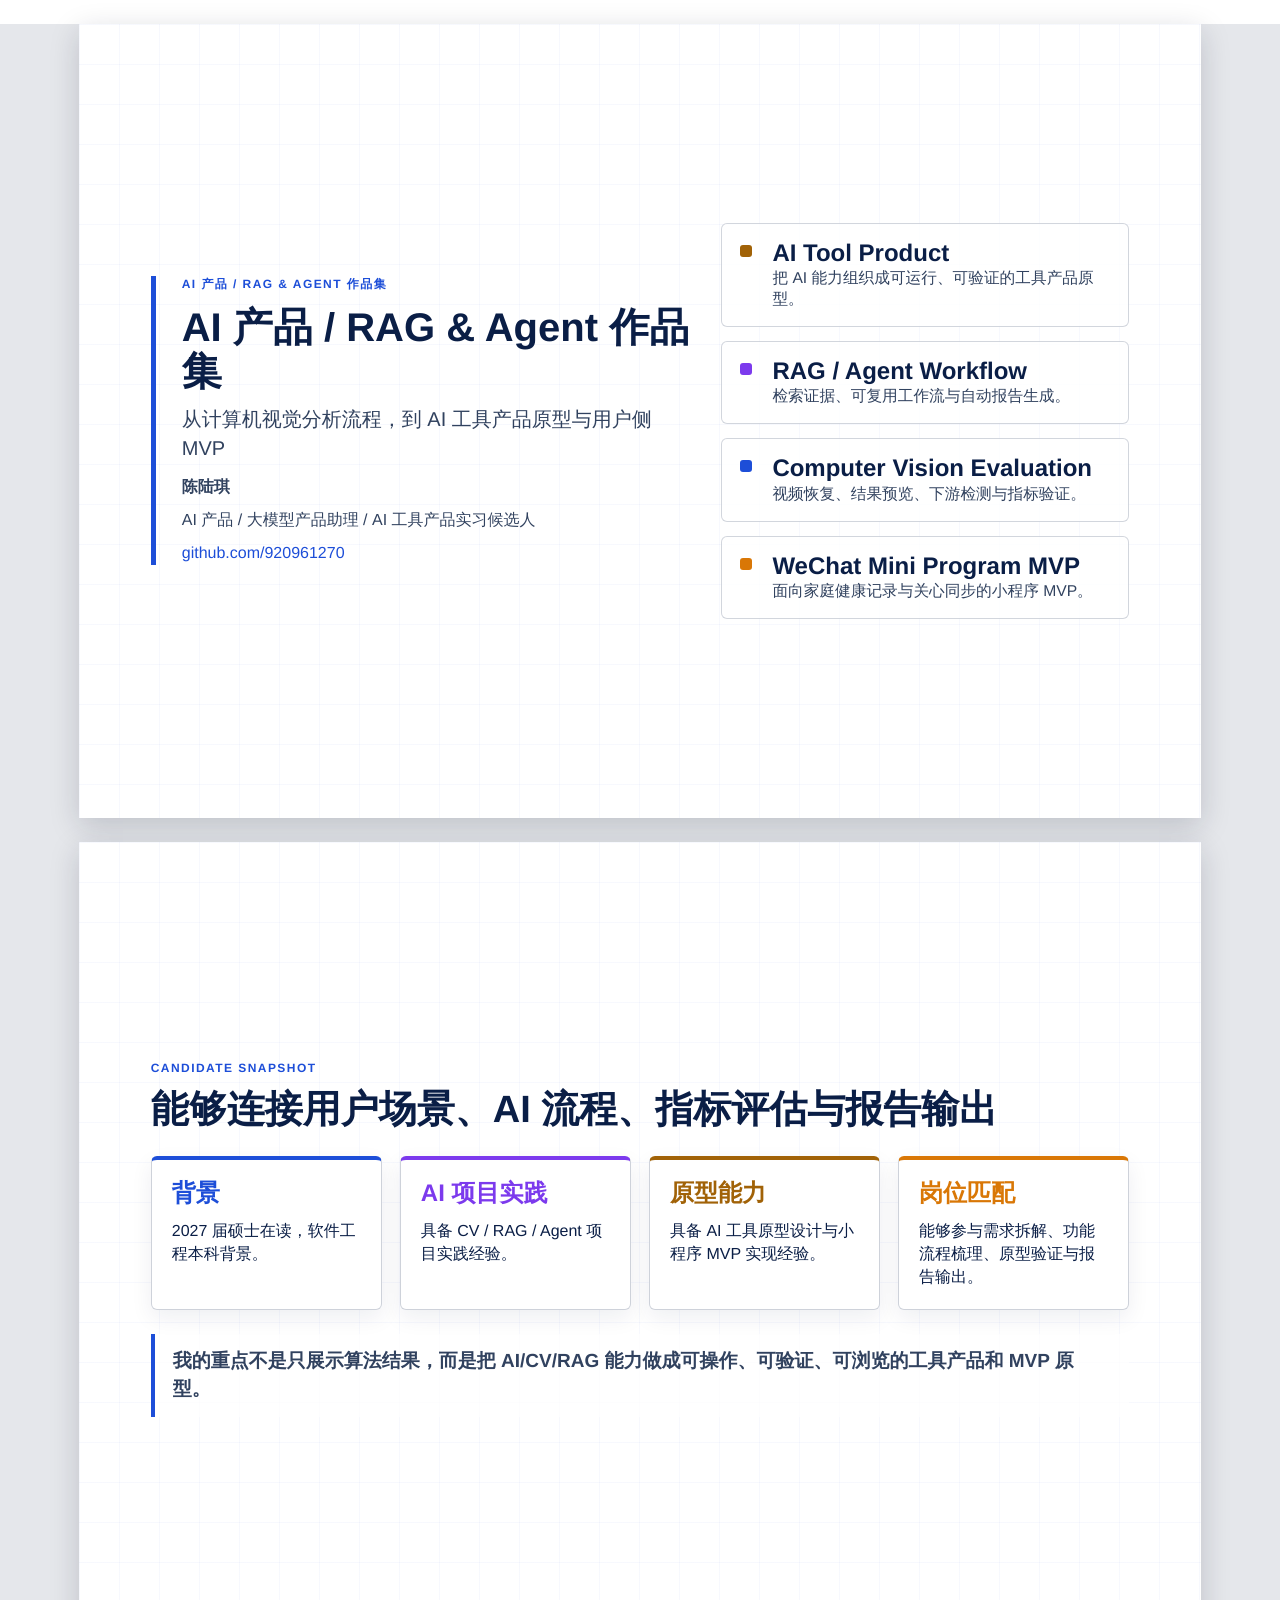
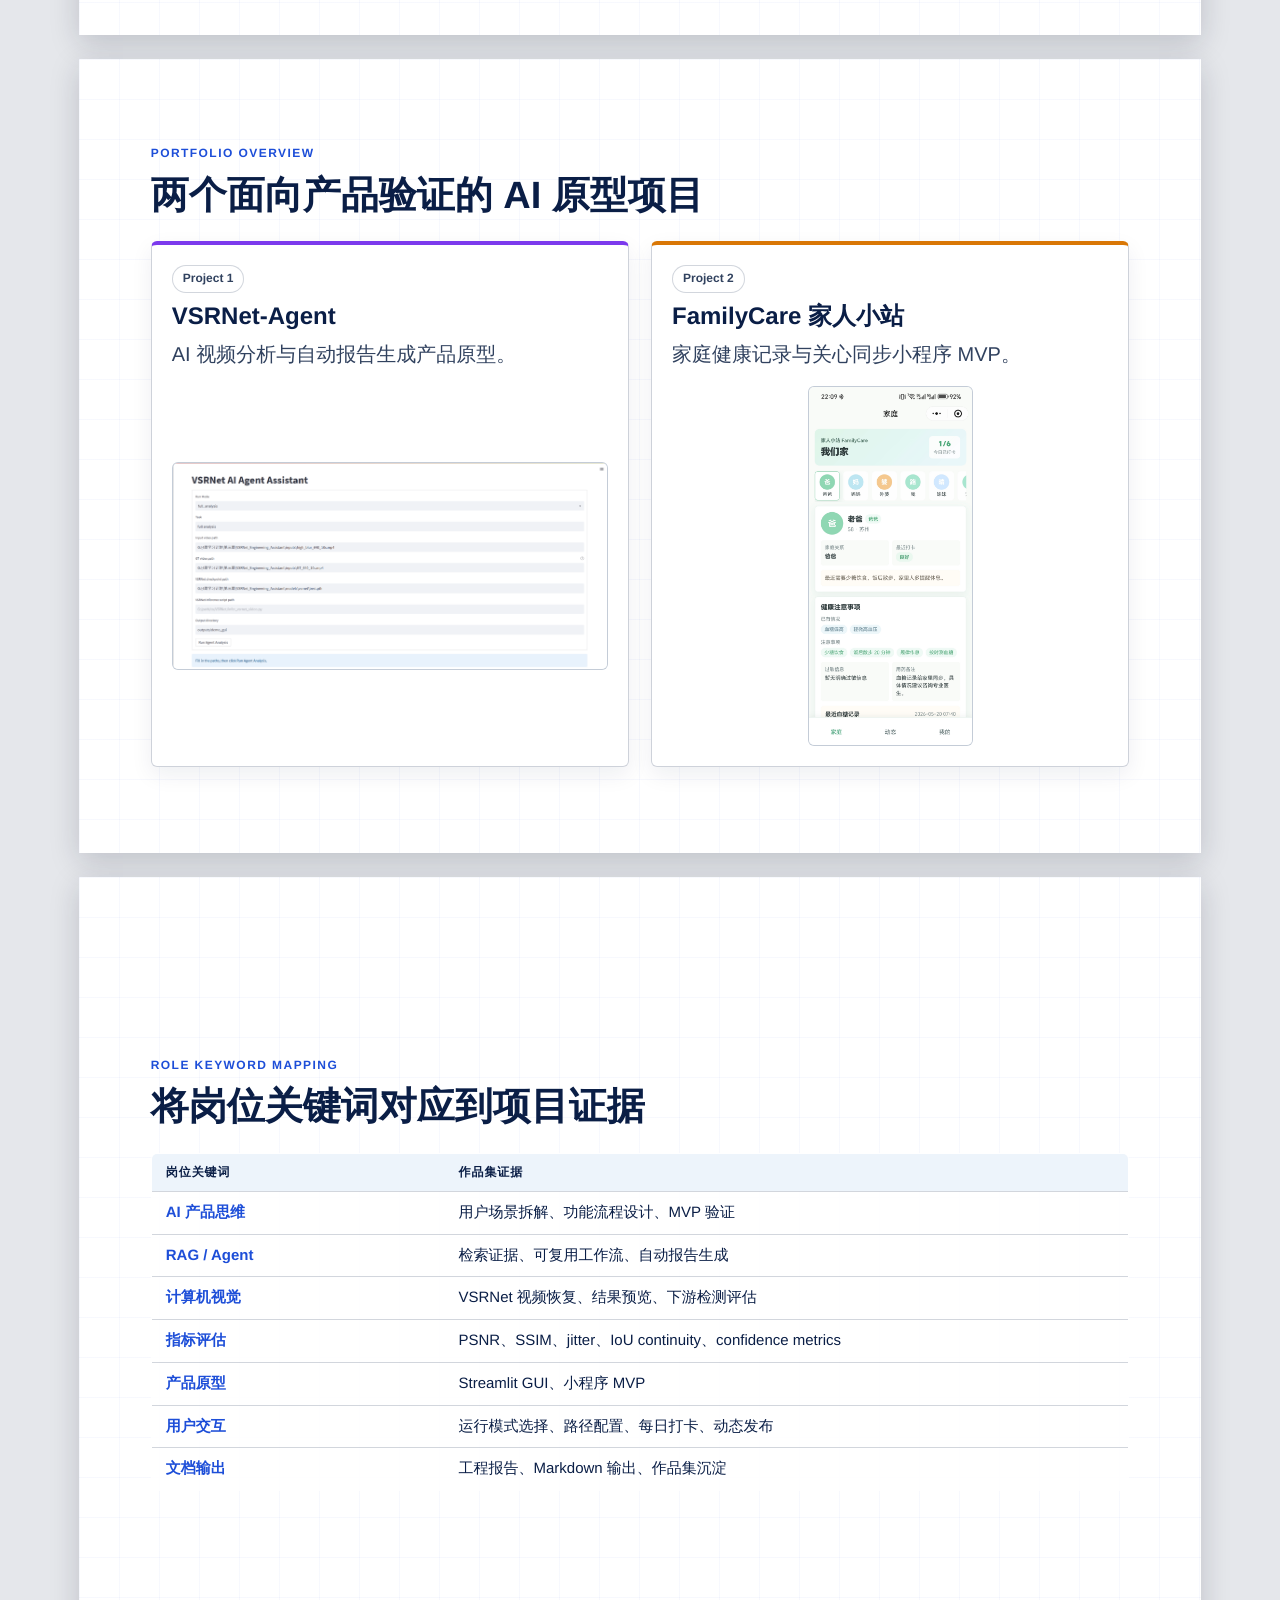
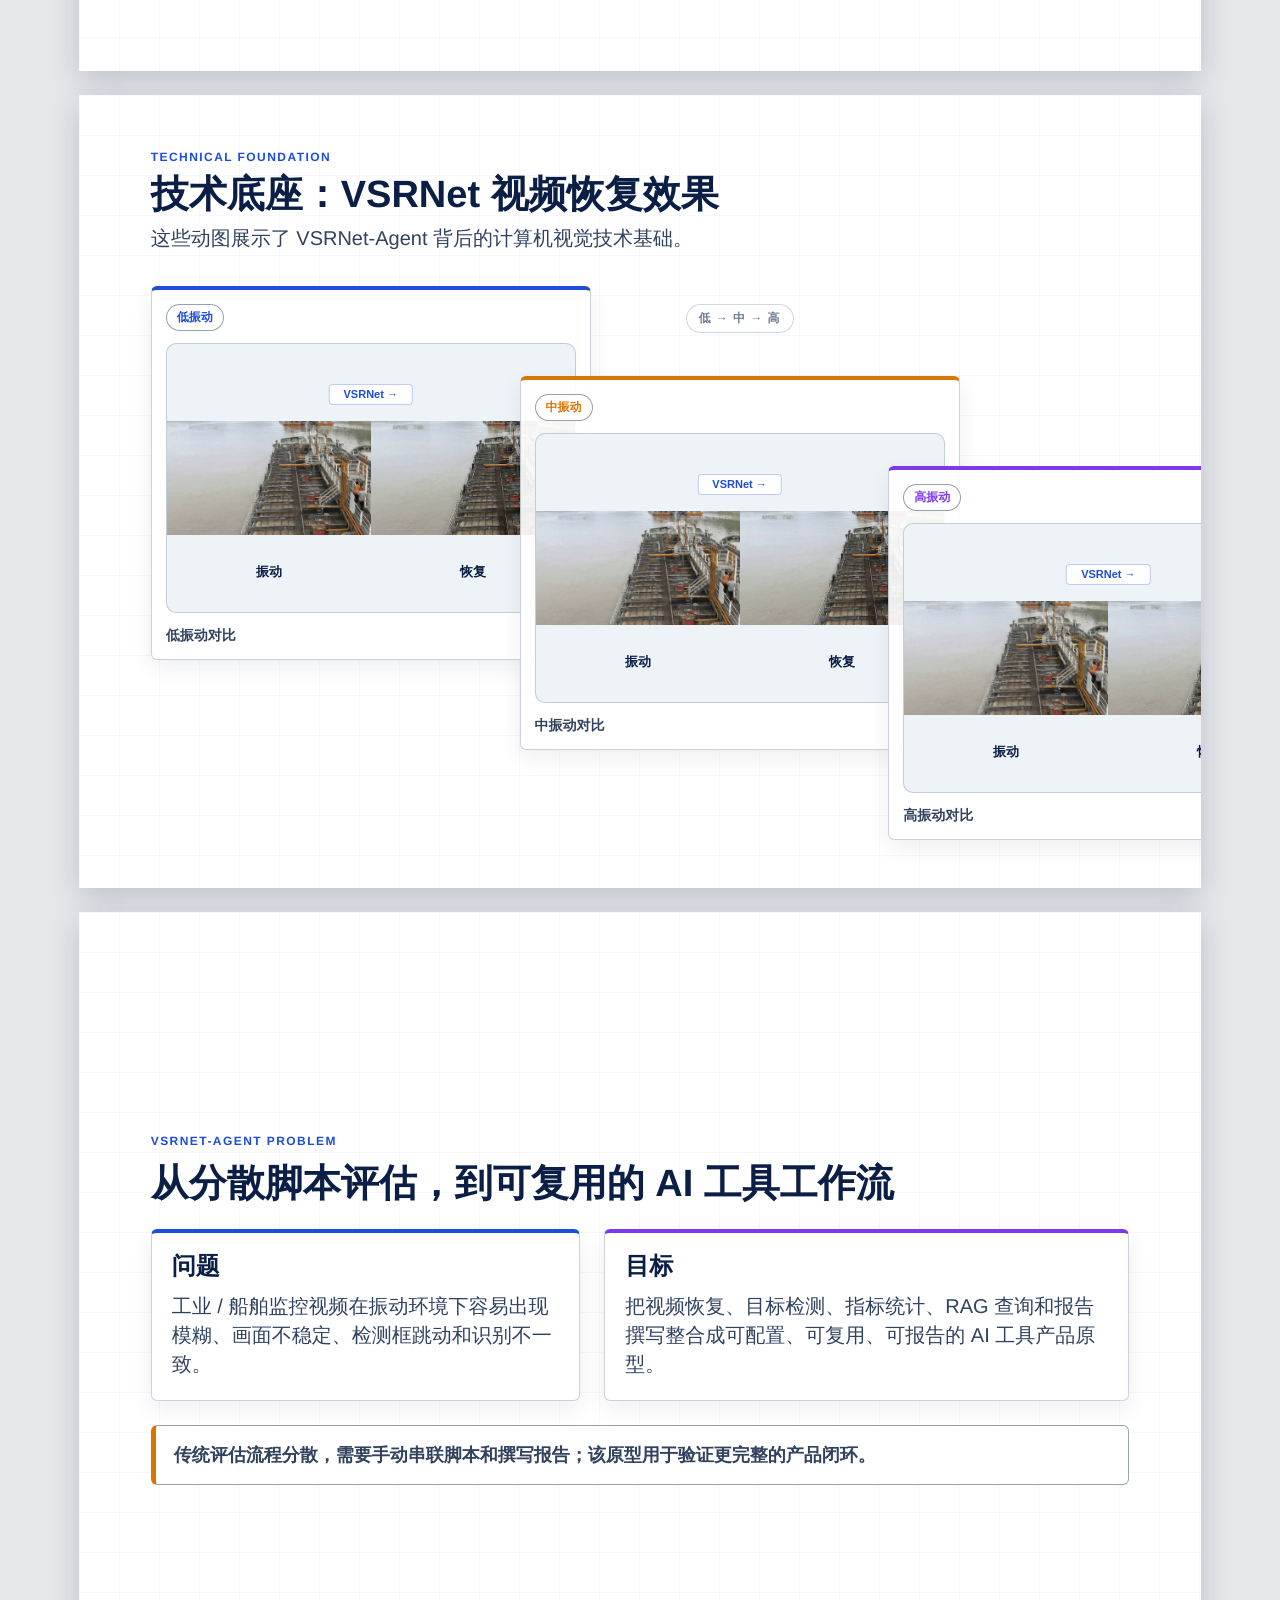
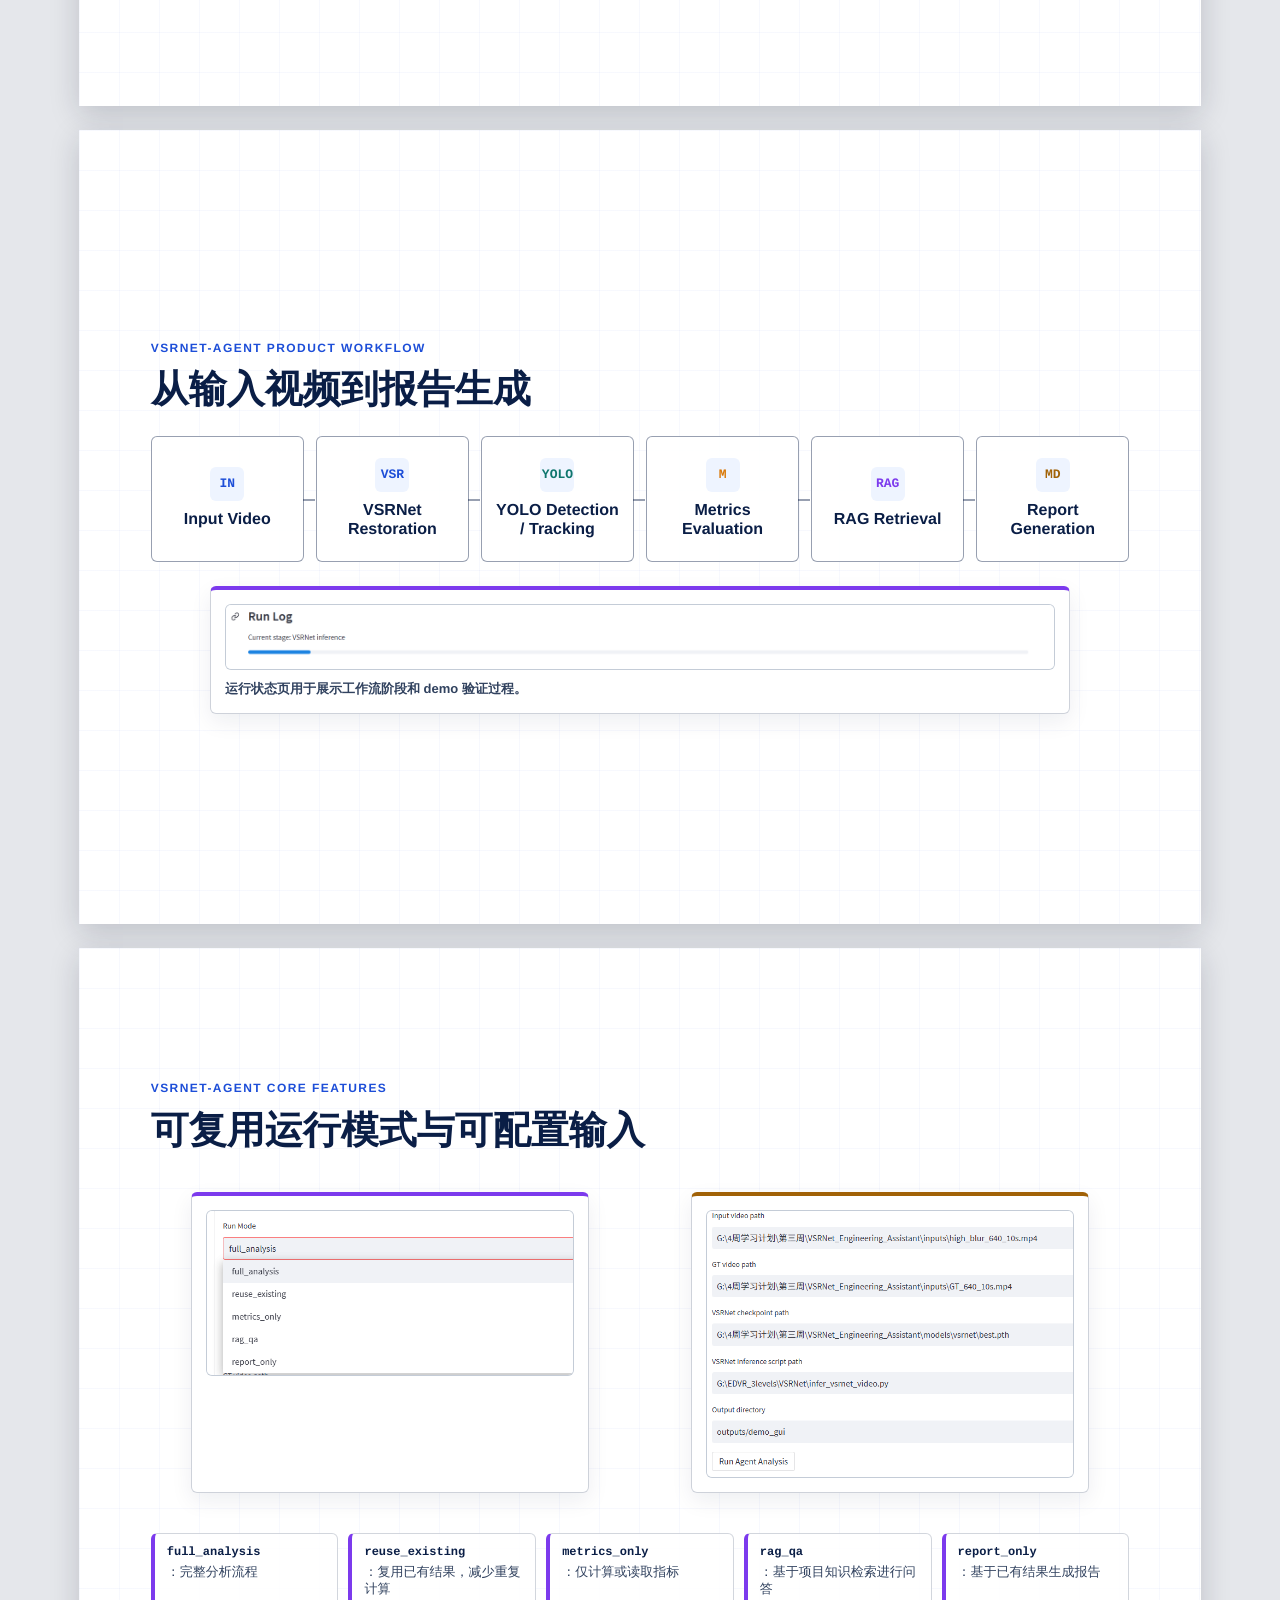
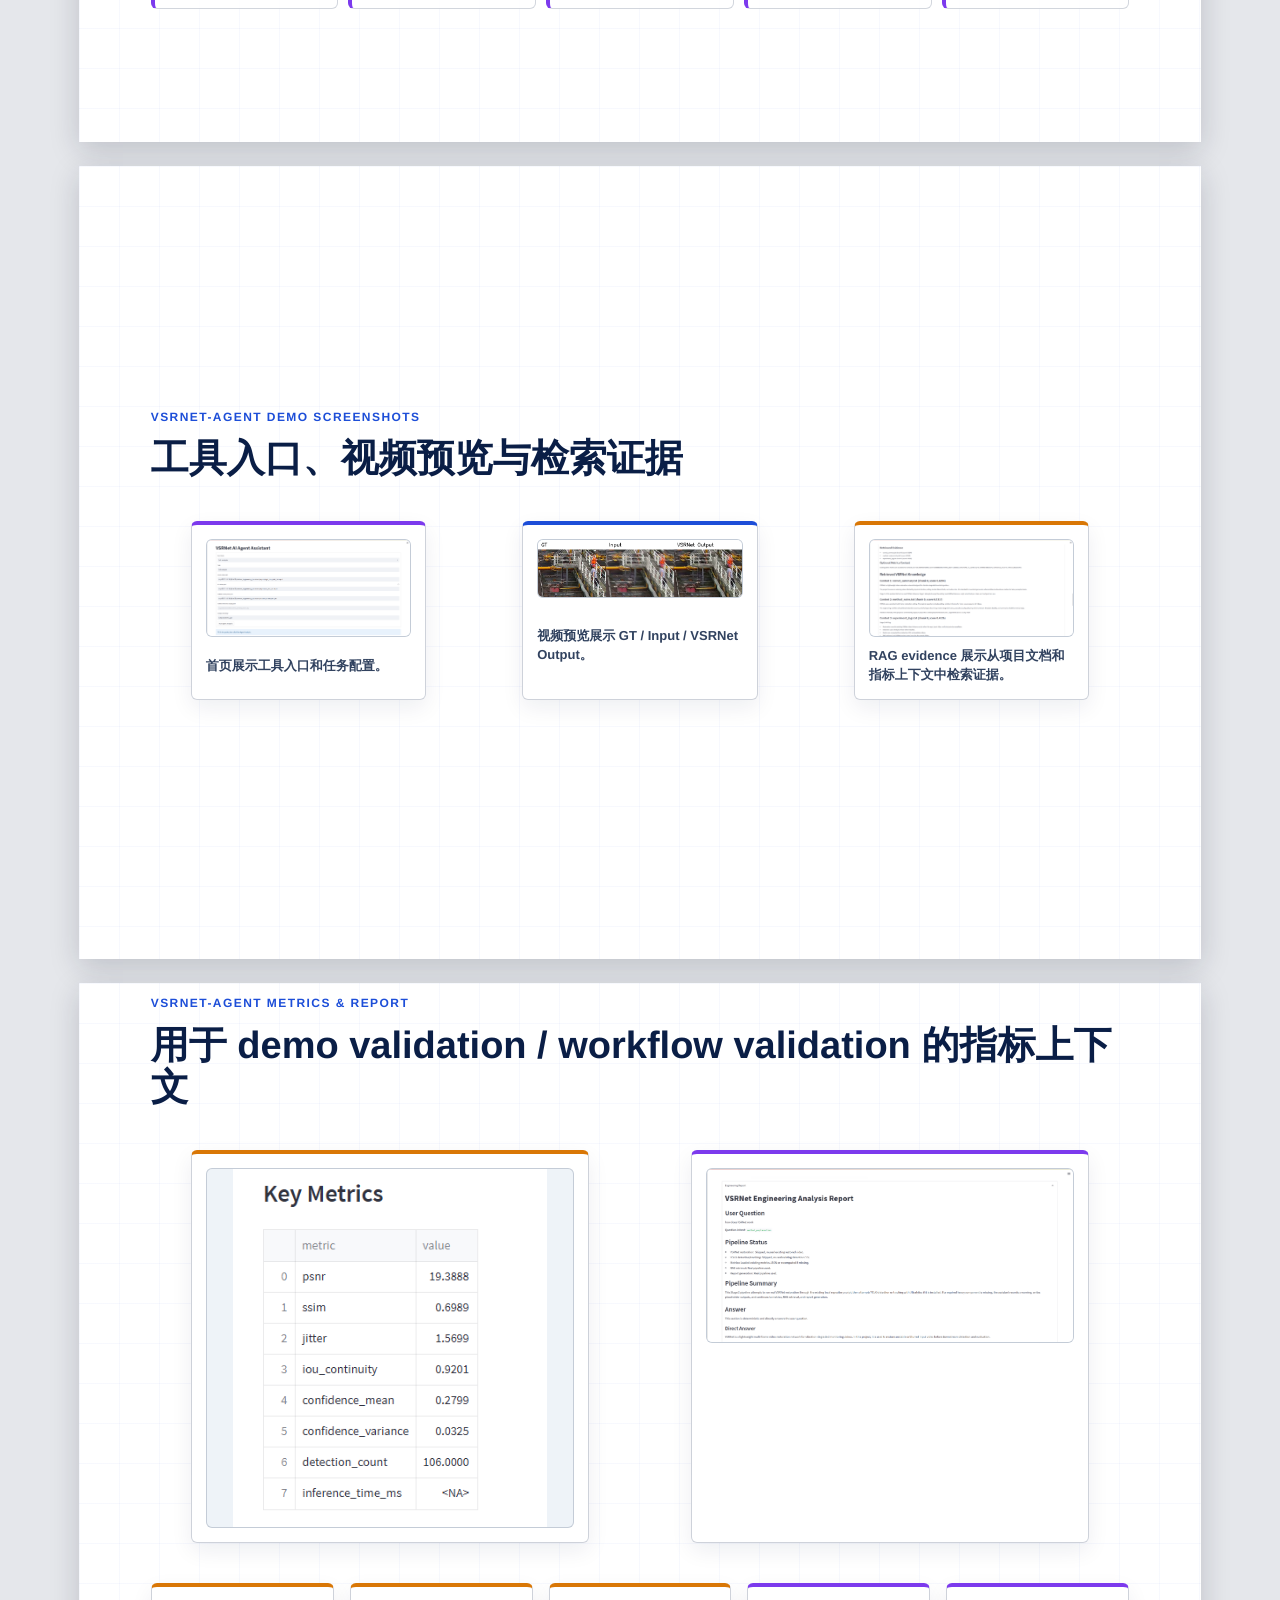
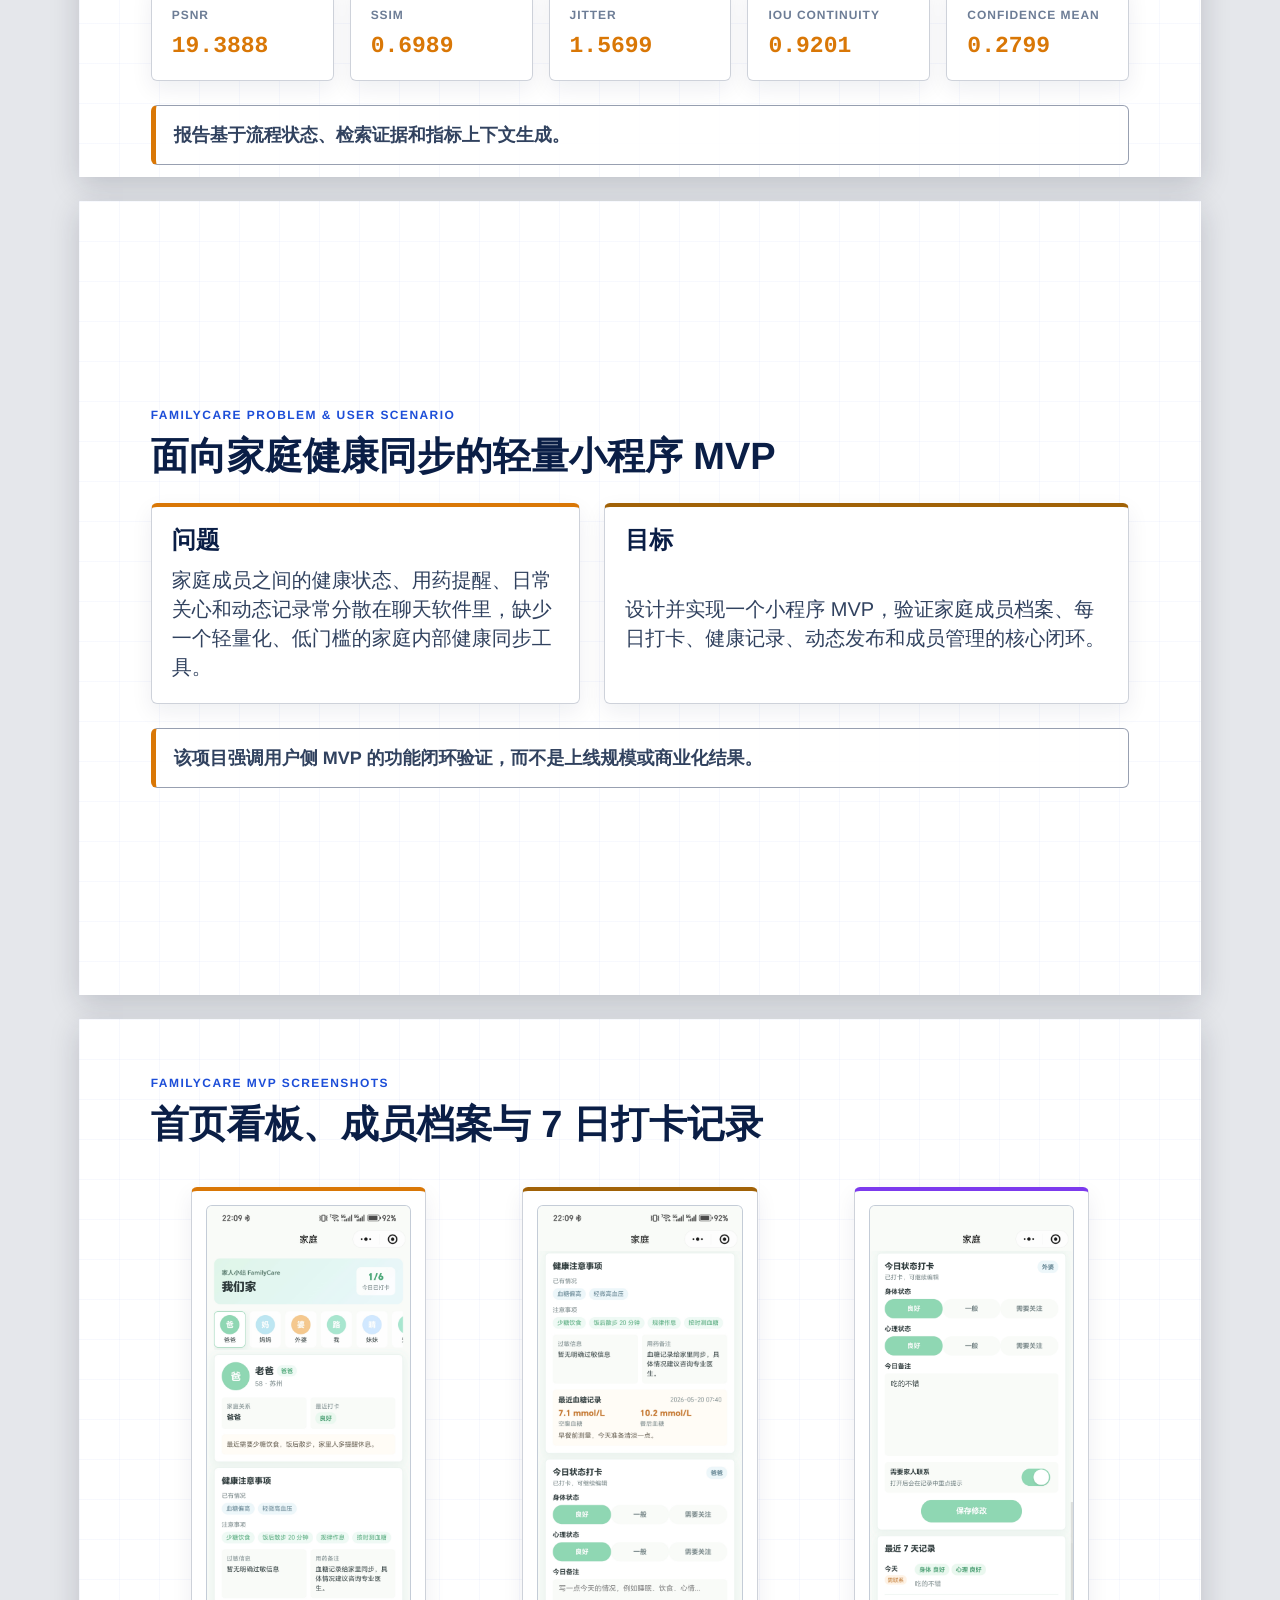
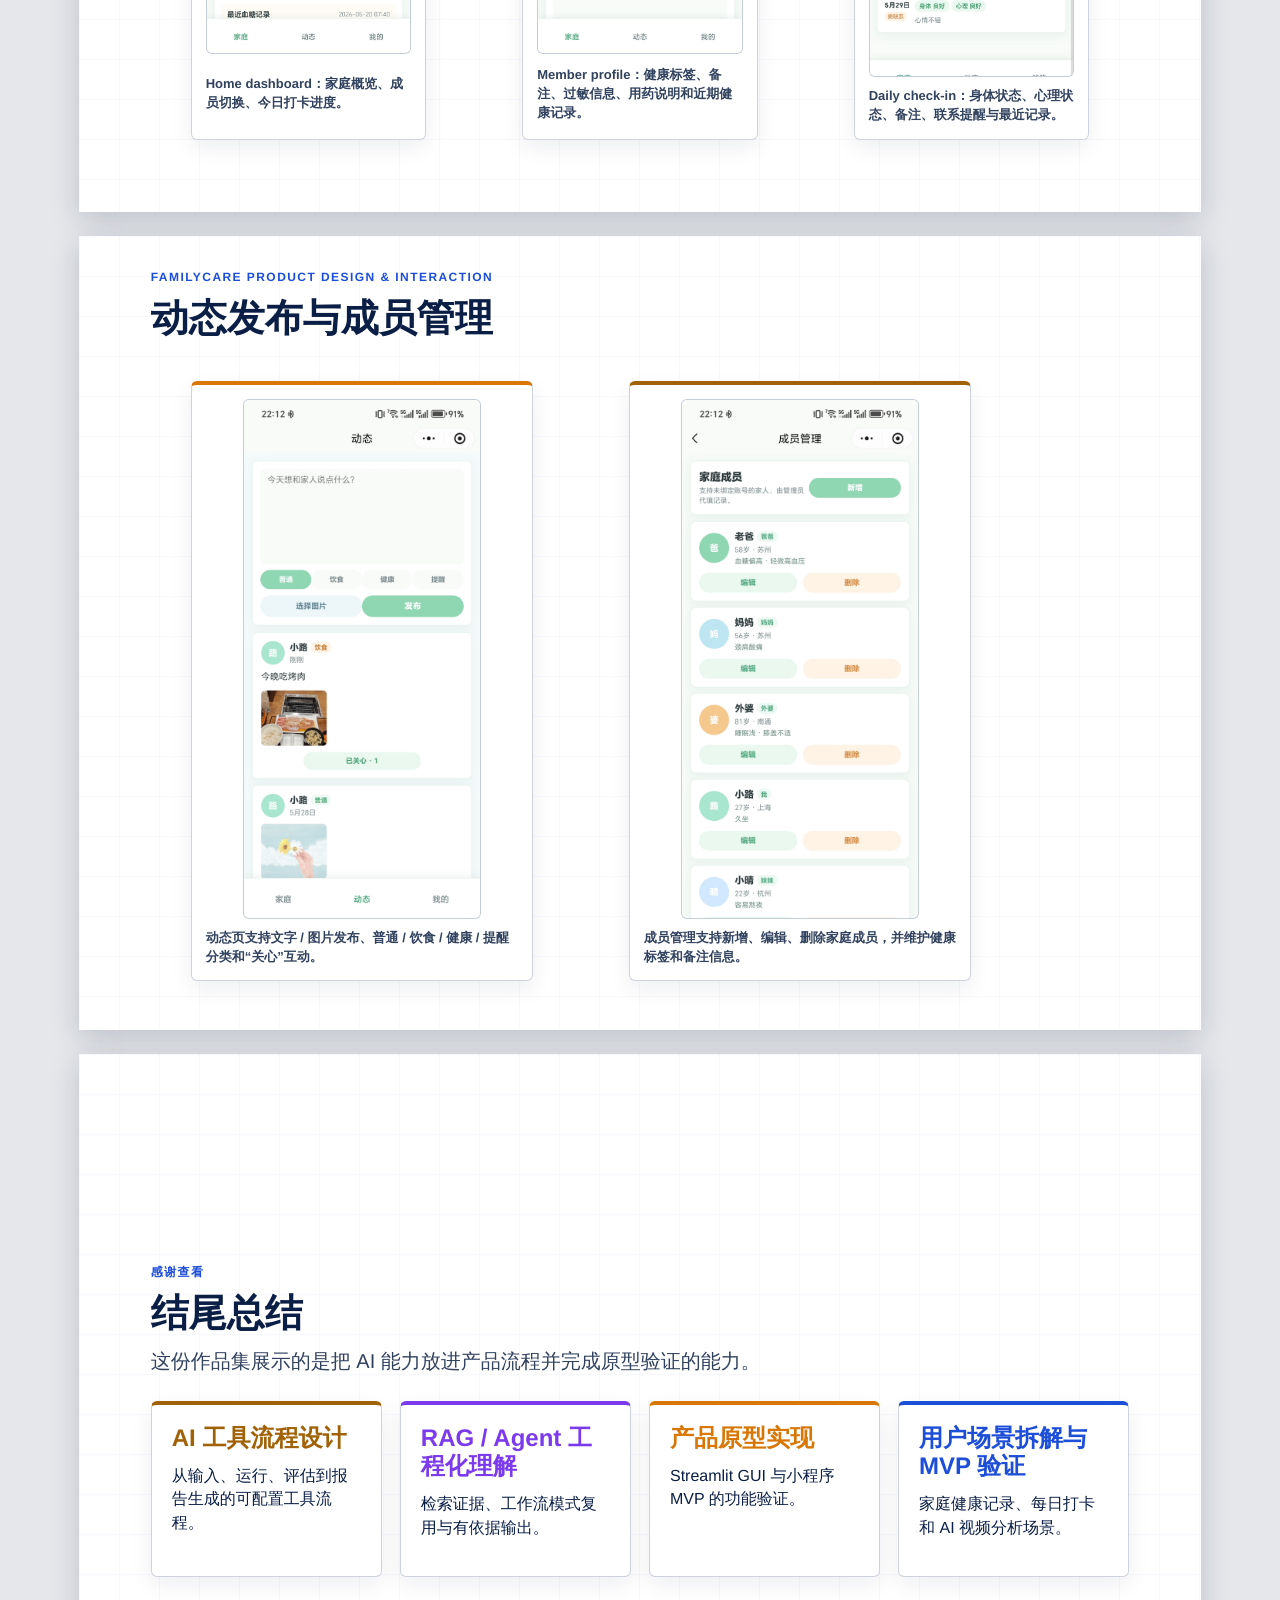
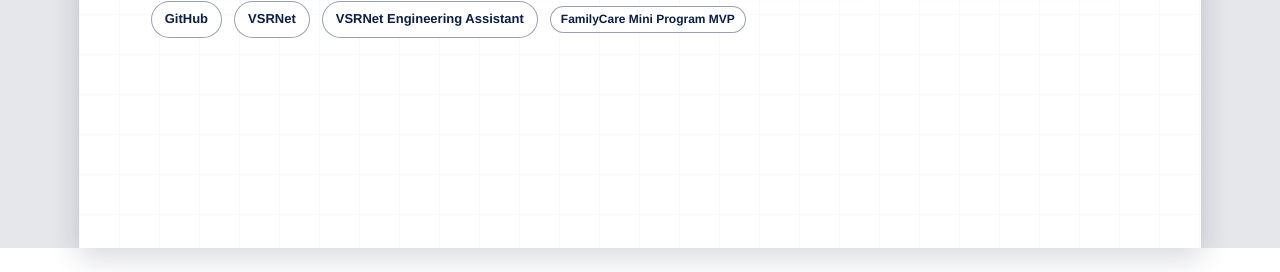
==== print.html @ 71b569ff "Update Chinese AI product RAG Agent portfolio" ====
<!doctype html>
<html lang="zh-CN" data-theme="engineering-whiteprint">
<head>
  <meta charset="utf-8">
  <meta name="viewport" content="width=device-width, initial-scale=1">
  <title>AI 产品 / RAG &amp; Agent 作品集打印版 | 陈陆琪</title>
  <meta name="description" content="面向 AI 产品、大模型产品助理、AI 工具产品、RAG 与 Agent 相关实习投递的静态 HTML 中文作品集打印版。">
  <link rel="stylesheet" href="assets/base.css">
  <link rel="stylesheet" href="assets/themes/engineering-whiteprint.css" id="theme-link">
  <link rel="stylesheet" href="assets/portfolio.css">
  <link rel="stylesheet" href="assets/print.css">
</head>
<body>
  <main class="print-deck" aria-label="AI 产品 RAG 与 Agent 作品集打印版">
    <section class="slide" data-title="封面">
      <div class="cover-grid">
        <div class="cover-panel stack">
          <p class="kicker">AI 产品 / RAG &amp; Agent 作品集</p>
          <h1 class="title">AI 产品 / RAG &amp; Agent 作品集</h1>
          <p class="lede">从计算机视觉分析流程，到 AI 工具产品原型与用户侧 MVP</p>
          <div class="cover-meta">
            <strong>陈陆琪</strong>
            <span>AI 产品 / 大模型产品助理 / AI 工具产品实习候选人</span>
            <a class="source-link" href="https://github.com/920961270">github.com/920961270</a>
          </div>
        </div>
        <div class="signal-board">
          <div class="signal accent-eng"><div><h3>AI Tool Product</h3><p class="dim">把 AI 能力组织成可运行、可验证的工具产品原型。</p></div></div>
          <div class="signal accent-rag"><div><h3>RAG / Agent Workflow</h3><p class="dim">检索证据、可复用工作流与自动报告生成。</p></div></div>
          <div class="signal accent-cv"><div><h3>Computer Vision Evaluation</h3><p class="dim">视频恢复、结果预览、下游检测与指标验证。</p></div></div>
          <div class="signal accent-metric"><div><h3>WeChat Mini Program MVP</h3><p class="dim">面向家庭健康记录与关心同步的小程序 MVP。</p></div></div>
        </div>
      </div>
    </section>

    <section class="slide" data-title="候选人概览">
      <div class="stack">
        <p class="kicker">Candidate Snapshot</p>
        <h2 class="title">能够连接用户场景、AI 流程、指标评估与报告输出</h2>
      </div>
      <div class="grid g4">
        <div class="card snapshot-card accent-card accent-cv"><h3>背景</h3><p>2027 届硕士在读，软件工程本科背景。</p></div>
        <div class="card snapshot-card accent-card accent-rag"><h3>AI 项目实践</h3><p>具备 CV / RAG / Agent 项目实践经验。</p></div>
        <div class="card snapshot-card accent-card accent-eng"><h3>原型能力</h3><p>具备 AI 工具原型设计与小程序 MVP 实现经验。</p></div>
        <div class="card snapshot-card accent-card accent-metric"><h3>岗位匹配</h3><p>能够参与需求拆解、功能流程梳理、原型验证与报告输出。</p></div>
      </div>
      <p class="quote-line">我的重点不是只展示算法结果，而是把 AI/CV/RAG 能力做成可操作、可验证、可浏览的工具产品和 MVP 原型。</p>
    </section>

    <section class="slide" data-title="作品集概览">
      <div class="stack">
        <p class="kicker">Portfolio Overview</p>
        <h2 class="title">两个面向产品验证的 AI 原型项目</h2>
      </div>
      <div class="project-grid">
        <article class="card project-card accent-card accent-rag">
          <div class="project-copy"><span class="pill">Project 1</span><h3>VSRNet-Agent</h3><p class="lede">AI 视频分析与自动报告生成产品原型。</p></div>
          <img class="project-shot wide-shot" src="assets/images/vsrnet_agent/01_homepage_overview.png" alt="VSRNet-Agent 首页概览">
        </article>
        <article class="card project-card accent-card accent-metric">
          <div class="project-copy"><span class="pill">Project 2</span><h3>FamilyCare 家人小站</h3><p class="lede">家庭健康记录与关心同步小程序 MVP。</p></div>
          <img class="project-shot phone-shot" src="assets/images/familycare/01_home_dashboard.jpg" alt="FamilyCare 首页看板">
        </article>
      </div>
    </section>

    <section class="slide" data-title="岗位关键词映射">
      <div class="stack">
        <p class="kicker">Role Keyword Mapping</p>
        <h2 class="title">将岗位关键词对应到项目证据</h2>
      </div>
      <table class="mapping-table" aria-label="岗位关键词映射">
        <thead><tr><th>岗位关键词</th><th>作品集证据</th></tr></thead>
        <tbody>
          <tr><td>AI 产品思维</td><td>用户场景拆解、功能流程设计、MVP 验证</td></tr>
          <tr><td>RAG / Agent</td><td>检索证据、可复用工作流、自动报告生成</td></tr>
          <tr><td>计算机视觉</td><td>VSRNet 视频恢复、结果预览、下游检测评估</td></tr>
          <tr><td>指标评估</td><td>PSNR、SSIM、jitter、IoU continuity、confidence metrics</td></tr>
          <tr><td>产品原型</td><td>Streamlit GUI、小程序 MVP</td></tr>
          <tr><td>用户交互</td><td>运行模式选择、路径配置、每日打卡、动态发布</td></tr>
          <tr><td>文档输出</td><td>工程报告、Markdown 输出、作品集沉淀</td></tr>
        </tbody>
      </table>
    </section>

    <section class="slide" data-title="技术底座">
      <div class="stack">
        <p class="kicker">Technical Foundation</p>
        <h2 class="title">技术底座：VSRNet 视频恢复效果</h2>
        <p class="lede">这些动图展示了 VSRNet-Agent 背后的计算机视觉技术基础。</p>
      </div>
      <div class="stepped-gif-layout" aria-label="低到高振动强度视觉对比">
        <div class="progression-line" aria-hidden="true">低 &rarr; 中 &rarr; 高</div>
        <figure class="card gif-card step-card step-low accent-card accent-cv"><span class="gif-badge">低振动</span><button class="gif-frame" type="button" data-left-label="振动" data-right-label="恢复"><img src="gifs/low_compare.gif" alt="低振动对比"><span class="model-arrow">VSRNet &rarr;</span></button><figcaption>低振动对比</figcaption></figure>
        <figure class="card gif-card step-card step-mid accent-card accent-metric"><span class="gif-badge">中振动</span><button class="gif-frame" type="button" data-left-label="振动" data-right-label="恢复"><img src="gifs/mid_compare.gif" alt="中振动对比"><span class="model-arrow">VSRNet &rarr;</span></button><figcaption>中振动对比</figcaption></figure>
        <figure class="card gif-card step-card step-high accent-card accent-rag"><span class="gif-badge">高振动</span><button class="gif-frame" type="button" data-left-label="振动" data-right-label="恢复"><img src="gifs/high_compare.gif" alt="高振动对比"><span class="model-arrow">VSRNet &rarr;</span></button><figcaption>高振动对比</figcaption></figure>
      </div>
    </section>

    <section class="slide" data-title="VSRNet-Agent 问题">
      <div class="stack"><p class="kicker">VSRNet-Agent Problem</p><h2 class="title">从分散脚本评估，到可复用的 AI 工具工作流</h2></div>
      <div class="problem-layout">
        <div class="card accent-card accent-cv stack"><h3>问题</h3><p class="lede">工业 / 船舶监控视频在振动环境下容易出现模糊、画面不稳定、检测框跳动和识别不一致。</p></div>
        <div class="card accent-card accent-rag stack"><h3>目标</h3><p class="lede">把视频恢复、目标检测、指标统计、RAG 查询和报告撰写整合成可配置、可复用、可报告的 AI 工具产品原型。</p></div>
      </div>
      <p class="callout">传统评估流程分散，需要手动串联脚本和撰写报告；该原型用于验证更完整的产品闭环。</p>
    </section>

    <section class="slide" data-title="VSRNet-Agent 工作流">
      <div class="stack"><p class="kicker">VSRNet-Agent Product Workflow</p><h2 class="title">从输入视频到报告生成</h2></div>
      <div class="pipeline agent-pipeline">
        <div class="stage" style="--stage-color: var(--accent)"><span class="stage-icon">IN</span><h3>Input Video</h3></div>
        <div class="stage" style="--stage-color: var(--accent)"><span class="stage-icon">VSR</span><h3>VSRNet Restoration</h3></div>
        <div class="stage" style="--stage-color: var(--good)"><span class="stage-icon">YOLO</span><h3>YOLO Detection / Tracking</h3></div>
        <div class="stage" style="--stage-color: var(--metric)"><span class="stage-icon">M</span><h3>Metrics Evaluation</h3></div>
        <div class="stage" style="--stage-color: var(--accent-3)"><span class="stage-icon">RAG</span><h3>RAG Retrieval</h3></div>
        <div class="stage" style="--stage-color: #a16207"><span class="stage-icon">MD</span><h3>Report Generation</h3></div>
      </div>
      <figure class="card image-card accent-card accent-rag workflow-proof"><img class="wide-shot" src="assets/images/vsrnet_agent/04_agent_running_status.png" alt="VSRNet-Agent 运行状态"><figcaption>运行状态页用于展示工作流阶段和 demo 验证过程。</figcaption></figure>
    </section>

    <section class="slide" data-title="VSRNet-Agent 核心功能">
      <div class="stack"><p class="kicker">VSRNet-Agent Core Features</p><h2 class="title">可复用运行模式与可配置输入</h2></div>
      <div class="split">
        <figure class="card image-card accent-card accent-rag"><img class="wide-shot" src="assets/images/vsrnet_agent/02_workflow_modes.png" alt="VSRNet-Agent 工作流模式"></figure>
        <figure class="card image-card accent-card accent-eng"><img class="wide-shot" src="assets/images/vsrnet_agent/03_input_and_config.png" alt="VSRNet-Agent 输入与配置"></figure>
      </div>
      <div class="mode-list">
        <span><strong>full_analysis</strong>：完整分析流程</span>
        <span><strong>reuse_existing</strong>：复用已有结果，减少重复计算</span>
        <span><strong>metrics_only</strong>：仅计算或读取指标</span>
        <span><strong>rag_qa</strong>：基于项目知识检索进行问答</span>
        <span><strong>report_only</strong>：基于已有结果生成报告</span>
      </div>
    </section>

    <section class="slide" data-title="VSRNet-Agent Demo 截图">
      <div class="stack"><p class="kicker">VSRNet-Agent Demo Screenshots</p><h2 class="title">工具入口、视频预览与检索证据</h2></div>
      <div class="screenshot-grid three">
        <figure class="card image-card accent-card accent-rag"><img class="wide-shot" src="assets/images/vsrnet_agent/01_homepage_overview.png" alt="VSRNet-Agent 首页"><figcaption>首页展示工具入口和任务配置。</figcaption></figure>
        <figure class="card image-card accent-card accent-cv"><img class="wide-shot" src="assets/images/vsrnet_agent/05_video_preview_before_after.png" alt="VSRNet-Agent 视频恢复前后预览"><figcaption>视频预览展示 GT / Input / VSRNet Output。</figcaption></figure>
        <figure class="card image-card accent-card accent-metric"><img class="wide-shot" src="assets/images/vsrnet_agent/09_rag_qa_result.png" alt="VSRNet-Agent RAG 问答结果"><figcaption>RAG evidence 展示从项目文档和指标上下文中检索证据。</figcaption></figure>
      </div>
    </section>

    <section class="slide" data-title="VSRNet-Agent 指标与报告">
      <div class="stack"><p class="kicker">VSRNet-Agent Metrics &amp; Report</p><h2 class="title">用于 demo validation / workflow validation 的指标上下文</h2></div>
      <div class="split">
        <figure class="card image-card accent-card accent-metric"><img class="wide-shot" src="assets/images/vsrnet_agent/07_metrics_dashboard.png" alt="VSRNet-Agent 指标看板"></figure>
        <figure class="card image-card accent-card accent-rag"><img class="wide-shot" src="assets/images/vsrnet_agent/08_auto_report_preview.png" alt="VSRNet-Agent 自动报告预览"></figure>
      </div>
      <div class="metric-grid compact-metrics">
        <div class="card metric-card accent-card accent-metric"><span class="metric-label">PSNR</span><strong class="metric-value">19.3888</strong></div>
        <div class="card metric-card accent-card accent-metric"><span class="metric-label">SSIM</span><strong class="metric-value">0.6989</strong></div>
        <div class="card metric-card accent-card accent-metric"><span class="metric-label">Jitter</span><strong class="metric-value">1.5699</strong></div>
        <div class="card metric-card accent-card accent-rag"><span class="metric-label">IoU continuity</span><strong class="metric-value">0.9201</strong></div>
        <div class="card metric-card accent-card accent-rag"><span class="metric-label">Confidence mean</span><strong class="metric-value">0.2799</strong></div>
      </div>
      <p class="callout">报告基于流程状态、检索证据和指标上下文生成。</p>
    </section>

    <section class="slide" data-title="FamilyCare 问题">
      <div class="stack"><p class="kicker">FamilyCare Problem &amp; User Scenario</p><h2 class="title">面向家庭健康同步的轻量小程序 MVP</h2></div>
      <div class="problem-layout">
        <div class="card accent-card accent-metric stack"><h3>问题</h3><p class="lede">家庭成员之间的健康状态、用药提醒、日常关心和动态记录常分散在聊天软件里，缺少一个轻量化、低门槛的家庭内部健康同步工具。</p></div>
        <div class="card accent-card accent-eng stack"><h3>目标</h3><p class="lede">设计并实现一个小程序 MVP，验证家庭成员档案、每日打卡、健康记录、动态发布和成员管理的核心闭环。</p></div>
      </div>
      <p class="callout">该项目强调用户侧 MVP 的功能闭环验证，而不是上线规模或商业化结果。</p>
    </section>

    <section class="slide" data-title="FamilyCare MVP 截图">
      <div class="stack"><p class="kicker">FamilyCare MVP Screenshots</p><h2 class="title">首页看板、成员档案与 7 日打卡记录</h2></div>
      <div class="screenshot-grid phone-three">
        <figure class="card image-card phone-card accent-card accent-metric"><img class="phone-shot" src="assets/images/familycare/01_home_dashboard.jpg" alt="FamilyCare 首页看板"><figcaption>Home dashboard：家庭概览、成员切换、今日打卡进度。</figcaption></figure>
        <figure class="card image-card phone-card accent-card accent-eng"><img class="phone-shot" src="assets/images/familycare/02_member_profile.jpg" alt="FamilyCare 成员档案"><figcaption>Member profile：健康标签、备注、过敏信息、用药说明和近期健康记录。</figcaption></figure>
        <figure class="card image-card phone-card accent-card accent-rag"><img class="phone-shot" src="assets/images/familycare/03_daily_checkin_7day_records.jpg" alt="FamilyCare 每日打卡与七日记录"><figcaption>Daily check-in：身体状态、心理状态、备注、联系提醒与最近记录。</figcaption></figure>
      </div>
    </section>

    <section class="slide" data-title="FamilyCare 产品设计">
      <div class="stack"><p class="kicker">FamilyCare Product Design &amp; Interaction</p><h2 class="title">动态发布与成员管理</h2></div>
      <div class="screenshot-grid phone-two">
        <figure class="card image-card phone-card accent-card accent-metric"><img class="phone-shot" src="assets/images/familycare/04_activity_feed_post.jpg" alt="FamilyCare 动态发布"><figcaption>动态页支持文字 / 图片发布、普通 / 饮食 / 健康 / 提醒分类和“关心”互动。</figcaption></figure>
        <figure class="card image-card phone-card accent-card accent-eng"><img class="phone-shot" src="assets/images/familycare/05_member_management.jpg" alt="FamilyCare 成员管理"><figcaption>成员管理支持新增、编辑、删除家庭成员，并维护健康标签和备注信息。</figcaption></figure>
      </div>
    </section>

    <section class="slide closing-slide" data-title="结尾总结">
      <div class="stack closing-head"><p class="kicker">感谢查看</p><h2 class="title">结尾总结</h2><p class="lede">这份作品集展示的是把 AI 能力放进产品流程并完成原型验证的能力。</p></div>
      <div class="grid g4 closing-card-grid">
        <div class="card snapshot-card accent-card accent-eng"><h3>AI 工具流程设计</h3><p>从输入、运行、评估到报告生成的可配置工具流程。</p></div>
        <div class="card snapshot-card accent-card accent-rag"><h3>RAG / Agent 工程化理解</h3><p>检索证据、工作流模式复用与有依据输出。</p></div>
        <div class="card snapshot-card accent-card accent-metric"><h3>产品原型实现</h3><p>Streamlit GUI 与小程序 MVP 的功能验证。</p></div>
        <div class="card snapshot-card accent-card accent-cv"><h3>用户场景拆解与 MVP 验证</h3><p>家庭健康记录、每日打卡和 AI 视频分析场景。</p></div>
      </div>
      <div class="closing-links" aria-label="项目链接">
        <a href="https://github.com/920961270">GitHub</a>
        <a href="https://github.com/920961270/VSRNet">VSRNet</a>
        <a href="https://github.com/920961270/VSRNet_Engineering_Assistant">VSRNet Engineering Assistant</a>
        <span class="pill">FamilyCare Mini Program MVP</span>
      </div>
    </section>
  </main>
</body>
</html>
---- assets/base.css ----
/* html-ppt-skill compatible base: static .deck + .slide authoring style */
:root {
  --bg: #ffffff;
  --bg-soft: #f7f9fc;
  --surface: #ffffff;
  --surface-2: #f1f5f9;
  --border: rgba(15, 23, 42, 0.14);
  --border-strong: rgba(15, 23, 42, 0.34);
  --text-1: #0f172a;
  --text-2: #334155;
  --text-3: #64748b;
  --accent: #1d4ed8;
  --accent-2: #0f766e;
  --accent-3: #7c3aed;
  --metric: #d97706;
  --engineering: #facc15;
  --good: #0f766e;
  --warn: #d97706;
  --bad: #dc2626;
  --radius: 8px;
  --radius-sm: 6px;
  --shadow: 0 10px 26px rgba(15, 23, 42, 0.08);
  --font-sans: Inter, Aptos, "Segoe UI", "Microsoft YaHei", "PingFang SC", Arial, sans-serif;
  --font-mono: "JetBrains Mono", "Cascadia Mono", Consolas, monospace;
}

*,
*::before,
*::after {
  box-sizing: border-box;
}

html,
body {
  margin: 0;
  min-width: 100%;
  min-height: 100%;
  background: var(--bg);
  color: var(--text-1);
  font-family: var(--font-sans);
  line-height: 1.45;
  letter-spacing: 0;
  -webkit-font-smoothing: antialiased;
  text-rendering: geometricPrecision;
}

body {
  overflow: hidden;
}

a {
  color: var(--accent);
  text-decoration: none;
}

a:hover {
  text-decoration: underline;
}

img,
svg,
video {
  display: block;
  max-width: 100%;
}

code,
kbd,
pre,
samp,
.mono {
  font-family: var(--font-mono);
}

.deck {
  position: relative;
  width: 100vw;
  height: 100vh;
  overflow: hidden;
  background:
    linear-gradient(rgba(29, 78, 216, 0.035) 1px, transparent 1px),
    linear-gradient(90deg, rgba(29, 78, 216, 0.035) 1px, transparent 1px),
    var(--bg);
  background-size: 40px 40px;
}

.slide {
  position: absolute;
  inset: 0;
  display: flex;
  flex-direction: column;
  justify-content: center;
  gap: 24px;
  padding: 58px 72px;
  overflow: hidden;
  opacity: 0;
  pointer-events: none;
  transform: translateX(28px);
  transition: opacity 220ms ease, transform 220ms ease;
}

.slide.is-active {
  opacity: 1;
  pointer-events: auto;
  transform: translateX(0);
  z-index: 2;
}

.slide.is-prev {
  transform: translateX(-28px);
}

.deck-header,
.deck-footer {
  position: fixed;
  left: 32px;
  right: 32px;
  z-index: 20;
  display: flex;
  align-items: center;
  justify-content: space-between;
  color: var(--text-3);
  font-size: 12px;
  letter-spacing: 0;
  pointer-events: none;
}

.deck-header {
  top: 18px;
}

.deck-footer {
  bottom: 16px;
}

.slide-number::before {
  content: attr(data-current);
}

.slide-number::after {
  content: " / " attr(data-total);
}

.progress-bar {
  position: fixed;
  left: 0;
  right: 0;
  bottom: 0;
  z-index: 30;
  height: 4px;
  background: transparent;
}

.progress-bar > span {
  display: block;
  width: 0;
  height: 100%;
  background: var(--accent);
  transition: width 180ms ease;
}

.nav-controls {
  position: fixed;
  left: 32px;
  right: 32px;
  bottom: 42px;
  z-index: 35;
  display: flex;
  gap: 12px;
  justify-content: space-between;
  pointer-events: none;
}

.nav-button {
  pointer-events: auto;
  min-width: 124px;
  min-height: 42px;
  border: 1px solid var(--border-strong);
  border-radius: var(--radius);
  background: rgba(255, 255, 255, 0.92);
  color: var(--text-1);
  box-shadow: var(--shadow);
  padding: 10px 16px;
  font: 750 14px/1 var(--font-sans);
  letter-spacing: 0;
  cursor: pointer;
  touch-action: manipulation;
}

.nav-button:hover,
.nav-button:focus-visible {
  border-color: var(--accent);
  color: var(--accent);
  outline: none;
}

.nav-button[hidden] {
  display: none;
}

.nav-next,
.nav-start {
  margin-left: auto;
}

h1,
h2,
h3,
h4,
p {
  margin: 0;
}

h1.title,
.h1 {
  font-size: 54px;
  line-height: 1.05;
  font-weight: 760;
}

h2.title,
.h2 {
  font-size: 38px;
  line-height: 1.12;
  font-weight: 740;
}

h3,
.h3 {
  font-size: 24px;
  line-height: 1.18;
  font-weight: 720;
}

h4,
.h4 {
  font-size: 17px;
  line-height: 1.25;
  font-weight: 720;
}

.kicker,
.eyebrow {
  color: var(--accent);
  font-size: 12px;
  font-weight: 750;
  letter-spacing: 0.12em;
  text-transform: uppercase;
}

.lede {
  max-width: 850px;
  color: var(--text-2);
  font-size: 20px;
  line-height: 1.45;
}

.dim {
  color: var(--text-2);
}

.dim2 {
  color: var(--text-3);
}

.grid {
  display: grid;
  gap: 18px;
}

.g2 {
  grid-template-columns: repeat(2, minmax(0, 1fr));
}

.g3 {
  grid-template-columns: repeat(3, minmax(0, 1fr));
}

.g4 {
  grid-template-columns: repeat(4, minmax(0, 1fr));
}

.row {
  display: flex;
  gap: 14px;
  align-items: center;
}

.wrap {
  flex-wrap: wrap;
}

.stack {
  display: grid;
  gap: 12px;
}

.card {
  position: relative;
  overflow: hidden;
  border: 1px solid var(--border);
  border-radius: var(--radius);
  background: rgba(255, 255, 255, 0.92);
  box-shadow: var(--shadow);
  padding: 20px;
}

.card-outline {
  background: rgba(255, 255, 255, 0.76);
  box-shadow: none;
  border-color: var(--border-strong);
}

.pill {
  display: inline-flex;
  align-items: center;
  width: fit-content;
  border: 1px solid var(--border);
  border-radius: 999px;
  background: var(--surface);
  color: var(--text-2);
  padding: 4px 10px;
  font-size: 12px;
  font-weight: 700;
}

.notes,
aside.notes,
.speaker-notes {
  display: none;
}

.notes-overlay {
  position: fixed;
  left: 0;
  right: 0;
  bottom: 0;
  z-index: 50;
  max-height: 42vh;
  overflow: auto;
  padding: 20px 32px;
  color: #f8fafc;
  background: rgba(15, 23, 42, 0.96);
  border-top: 1px solid rgba(255, 255, 255, 0.14);
  transform: translateY(100%);
  transition: transform 180ms ease;
}

.notes-overlay.open {
  transform: translateY(0);
}

.overview {
  position: fixed;
  inset: 0;
  z-index: 60;
  display: none;
  grid-template-columns: repeat(4, minmax(0, 1fr));
  gap: 16px;
  align-content: start;
  overflow: auto;
  padding: 36px;
  background: rgba(15, 23, 42, 0.92);
}

.overview.open {
  display: grid;
}

.overview .thumb {
  position: relative;
  min-height: 120px;
  border: 1px solid rgba(255, 255, 255, 0.18);
  border-radius: var(--radius);
  background: #ffffff;
  color: var(--text-1);
  cursor: pointer;
  padding: 18px;
  box-shadow: 0 18px 40px rgba(0, 0, 0, 0.22);
  text-align: left;
}

.overview .thumb strong {
  display: block;
  margin-bottom: 22px;
  color: var(--accent);
  font-family: var(--font-mono);
  font-size: 18px;
}

@media print {
  @page {
    size: A4 landscape;
    margin: 0;
  }

  html,
  body {
    width: 297mm;
    min-height: 210mm;
    margin: 0;
    background: #ffffff;
    overflow: visible !important;
    print-color-adjust: exact;
    -webkit-print-color-adjust: exact;
  }

  *,
  *::before,
  *::after {
    print-color-adjust: exact;
    -webkit-print-color-adjust: exact;
  }

  .deck {
    display: block !important;
    position: static !important;
    width: 297mm;
    height: auto !important;
    min-height: 0 !important;
    overflow: visible !important;
  }

  .slide,
  .slide:not(.is-active) {
    display: flex !important;
  }

  .slide {
    position: relative !important;
    inset: auto !important;
    width: 297mm;
    height: 210mm;
    min-height: 210mm;
    max-height: 210mm;
    opacity: 1 !important;
    visibility: visible !important;
    pointer-events: auto;
    transform: none !important;
    transition: none !important;
    page-break-after: always;
    break-after: page;
    page-break-inside: avoid;
    break-inside: avoid;
  }

  .slide:last-of-type {
    page-break-after: auto;
    break-after: auto;
  }

  .deck-header,
  .deck-footer,
  .nav-controls,
  .nav-button,
  .progress-bar,
  .slide-controls,
  .notes-overlay,
  .overview,
  .media-lightbox,
  .print-version-link,
  .language-switch,
  .browse-hint,
  .zoom-hint {
    display: none !important;
  }

  .gif-frame {
    cursor: default;
  }
}

@media (max-width: 1040px), (max-height: 720px) {
  .slide {
    gap: 18px;
    padding: 44px 52px;
  }

  h1.title,
  .h1 {
    font-size: 42px;
  }

  h2.title,
  .h2 {
    font-size: 32px;
  }

  h3,
  .h3 {
    font-size: 20px;
  }

  .lede {
    font-size: 17px;
  }

  .card {
    padding: 16px;
  }

  .nav-controls {
    left: 22px;
    right: 22px;
    bottom: 34px;
  }

  .nav-button {
    min-width: 108px;
    min-height: 38px;
    padding: 9px 13px;
    font-size: 13px;
  }
}
---- assets/themes/engineering-whiteprint.css ----
/* Theme: engineering-whiteprint, adapted for a clean HR-facing static deck */
:root {
  --bg: #ffffff;
  --bg-soft: #f8fafc;
  --surface: #ffffff;
  --surface-2: #edf4fb;
  --border: rgba(10, 30, 70, 0.18);
  --border-strong: rgba(10, 30, 70, 0.42);
  --text-1: #0a1e46;
  --text-2: #31425f;
  --text-3: #6d7d96;
  --accent: #1d4ed8;
  --accent-2: #0f766e;
  --accent-3: #7c3aed;
  --metric: #d97706;
  --engineering: #facc15;
  --good: #0f766e;
  --warn: #d97706;
  --bad: #dc2626;
  --radius: 6px;
  --radius-sm: 4px;
  --shadow: 0 8px 22px rgba(10, 30, 70, 0.07);
}

.deck {
  background:
    linear-gradient(rgba(10, 30, 70, 0.045) 1px, transparent 1px),
    linear-gradient(90deg, rgba(10, 30, 70, 0.045) 1px, transparent 1px),
    #ffffff;
  background-size: 40px 40px;
}

.card {
  border-color: rgba(10, 30, 70, 0.2);
}

h1.title,
h2.title,
.h1,
.h2 {
  color: #0a1e46;
}

.kicker,
.eyebrow {
  color: #1d4ed8;
}
---- assets/portfolio.css ----
.cover-grid {
  display: grid;
  grid-template-columns: 1.14fr 0.86fr;
  gap: 30px;
  align-items: center;
}

.cover-panel {
  border-left: 5px solid var(--accent);
  padding-left: 26px;
}

.language-switch {
  position: absolute;
  top: 76px;
  right: 72px;
  z-index: 4;
  border: 1px solid var(--border-strong);
  border-radius: 999px;
  background: rgba(255, 255, 255, 0.9);
  color: var(--text-1);
  box-shadow: var(--shadow);
  padding: 8px 13px;
  font-size: 13px;
  font-weight: 800;
}

.language-switch:hover {
  border-color: var(--accent);
  color: var(--accent);
  text-decoration: none;
}

.print-version-link {
  position: fixed;
  top: 46px;
  right: 32px;
  z-index: 36;
  border: 1px solid var(--border-strong);
  border-radius: 999px;
  background: rgba(255, 255, 255, 0.9);
  color: var(--text-1);
  box-shadow: var(--shadow);
  padding: 7px 12px;
  font-size: 12px;
  font-weight: 800;
}

.print-version-link:hover,
.print-version-link:focus-visible {
  border-color: var(--accent);
  color: var(--accent);
  text-decoration: none;
  outline: none;
}

.cover-meta {
  display: grid;
  gap: 10px;
  color: var(--text-2);
  font-size: 16px;
}

.browse-hint {
  grid-column: 1 / -1;
  margin-top: 6px;
  color: var(--text-3);
  font-size: 14px;
  font-weight: 650;
}

.signal-board {
  display: grid;
  gap: 14px;
  width: min(620px, 100%);
  justify-self: end;
}

.cover-panel .title {
  font-size: 40px;
  line-height: 1.1;
}

.signal {
  display: grid;
  grid-template-columns: 20px 1fr;
  gap: 12px;
  align-items: start;
  border: 1px solid var(--border);
  border-radius: var(--radius);
  background: rgba(255, 255, 255, 0.78);
  padding: 16px 18px;
}

.signal::before {
  content: "";
  width: 12px;
  height: 12px;
  border-radius: 3px;
  margin-top: 5px;
  background: var(--signal-color, var(--accent));
}

.signal p {
  font-size: 0.98rem;
  line-height: 1.34;
}

.accent-cv {
  --signal-color: var(--accent);
  --card-accent: var(--accent);
}

.accent-metric {
  --signal-color: var(--metric);
  --card-accent: var(--metric);
}

.accent-rag {
  --signal-color: var(--accent-3);
  --card-accent: var(--accent-3);
}

.accent-eng {
  --signal-color: #a16207;
  --card-accent: #a16207;
}

.accent-card {
  border-top: 4px solid var(--card-accent, var(--accent));
}

.snapshot-card {
  min-height: 154px;
  display: grid;
  align-content: start;
  gap: 12px;
}

.snapshot-card h3 {
  color: var(--card-accent, var(--accent));
}

.quote-line {
  border-left: 4px solid var(--accent);
  padding: 14px 18px;
  color: var(--text-2);
  background: rgba(255, 255, 255, 0.74);
  font-size: 19px;
  font-weight: 650;
}

.mapping-table {
  width: 100%;
  border-collapse: collapse;
  overflow: hidden;
  border: 1px solid var(--border-strong);
  border-radius: var(--radius);
  background: rgba(255, 255, 255, 0.92);
  font-size: 15px;
}

.mapping-table th,
.mapping-table td {
  padding: 10px 14px;
  border-bottom: 1px solid var(--border);
  text-align: left;
  vertical-align: top;
}

.mapping-table th {
  background: var(--surface-2);
  color: var(--text-1);
  font-size: 12px;
  text-transform: uppercase;
  letter-spacing: 0.08em;
}

.mapping-table tr:last-child td {
  border-bottom: 0;
}

.mapping-table td:first-child {
  width: 30%;
  color: var(--accent);
  font-weight: 750;
}

.roadmap {
  display: grid;
  grid-template-columns: 1fr 56px 1fr 56px 1fr;
  align-items: center;
  gap: 0;
}

.road-card {
  min-height: 180px;
  display: grid;
  gap: 14px;
  align-content: start;
}

.road-num {
  width: 34px;
  height: 34px;
  display: grid;
  place-items: center;
  border-radius: 50%;
  background: var(--accent);
  color: white;
  font-weight: 800;
  font-family: var(--font-mono);
}

.road-arrow {
  height: 2px;
  background: var(--border-strong);
  position: relative;
}

.road-arrow::after {
  content: "";
  position: absolute;
  right: -1px;
  top: -5px;
  border-left: 9px solid var(--border-strong);
  border-top: 6px solid transparent;
  border-bottom: 6px solid transparent;
}

.problem-layout {
  display: grid;
  grid-template-columns: 0.9fr 1.1fr;
  gap: 24px;
  align-items: stretch;
}

.focus-list {
  display: grid;
  gap: 14px;
}

.focus-item {
  display: grid;
  grid-template-columns: 16px 1fr;
  gap: 12px;
  align-items: start;
  font-size: 19px;
}

.focus-item::before {
  content: "";
  width: 10px;
  height: 10px;
  margin-top: 9px;
  border-radius: 3px;
  background: var(--item-color, var(--accent));
}

.pipeline {
  display: grid;
  grid-template-columns: repeat(5, minmax(0, 1fr));
  gap: 12px;
  align-items: stretch;
}

.pipeline.long {
  grid-template-columns: repeat(7, minmax(0, 1fr));
}

.stage {
  min-height: 126px;
  display: grid;
  align-content: center;
  justify-items: center;
  gap: 10px;
  border: 1px solid var(--border-strong);
  border-radius: var(--radius);
  background: rgba(255, 255, 255, 0.88);
  padding: 14px;
  text-align: center;
  position: relative;
}

.stage:not(:last-child)::after {
  content: "";
  position: absolute;
  right: -12px;
  top: 50%;
  width: 12px;
  height: 2px;
  background: var(--border-strong);
}

.stage-icon {
  width: 34px;
  height: 34px;
  display: grid;
  place-items: center;
  border-radius: 6px;
  background: #eef4ff;
  color: var(--stage-color, var(--accent));
  font-family: var(--font-mono);
  font-size: 13px;
  font-weight: 850;
}

.stage h3 {
  font-size: 16px;
}

.method-notes {
  display: flex;
  flex-wrap: wrap;
  gap: 10px;
}

.method-notes .pill {
  border-color: var(--border-strong);
}

.slide[data-title="VSRNet 视觉结果"] {
  justify-content: flex-start;
  padding-top: 64px;
}

.slide[data-title="VSRNet 视觉结果"] .stack {
  gap: 8px;
}

.stepped-gif-layout {
  position: relative;
  width: min(1280px, 92vw);
  height: 560px;
  margin: 8px auto 0;
}

.progression-line {
  position: absolute;
  left: 50%;
  top: 18px;
  z-index: 0;
  transform: translateX(-50%);
  border: 1px solid var(--border);
  border-radius: 999px;
  background: rgba(255, 255, 255, 0.8);
  color: var(--text-3);
  padding: 5px 12px;
  font-size: 12px;
  font-weight: 800;
  letter-spacing: 0.08em;
  text-transform: uppercase;
}

.step-card {
  position: absolute;
  z-index: 1;
  width: 440px;
  min-height: 330px;
  cursor: zoom-in;
  transition: transform 180ms ease, box-shadow 180ms ease, border-color 180ms ease;
  transform-origin: center;
}

.step-low {
  left: 0;
  top: 0;
}

.step-mid {
  left: 50%;
  top: 90px;
  transform: translateX(-50%);
}

.step-high {
  right: 0;
  top: 180px;
}

.step-low:hover,
.step-low:focus-within {
  z-index: 5;
  transform: scale(1.045);
  box-shadow: 0 18px 42px rgba(15, 23, 42, 0.16);
}

.step-mid:hover,
.step-mid:focus-within {
  z-index: 5;
  transform: translateX(-50%) scale(1.045);
  box-shadow: 0 18px 42px rgba(15, 23, 42, 0.16);
}

.step-high:hover,
.step-high:focus-within {
  z-index: 5;
  transform: scale(1.045);
  box-shadow: 0 18px 42px rgba(15, 23, 42, 0.16);
}

.gif-card {
  display: grid;
  gap: 12px;
  margin: 0;
  padding: 14px;
  min-height: 330px;
}

.gif-badge {
  width: fit-content;
  border: 1px solid var(--border-strong);
  border-radius: 999px;
  background: rgba(255, 255, 255, 0.9);
  color: var(--card-accent, var(--accent));
  padding: 4px 10px;
  font-size: 12px;
  font-weight: 850;
}

.gif-frame {
  position: relative;
  display: block;
  width: 100%;
  height: 270px;
  overflow: hidden;
  border: 1px solid var(--border);
  border-radius: 10px;
  background: #eef3f8;
  padding: 0;
  cursor: zoom-in;
  appearance: none;
  font: inherit;
}

.gif-frame img {
  width: 100%;
  height: 100%;
  object-fit: contain;
  object-position: center;
  transition: transform 180ms ease;
}

.gif-frame::before,
.gif-frame::after {
  position: absolute;
  top: auto;
  bottom: 34px;
  z-index: 2;
  color: var(--text-1);
  font-size: 13px;
  font-weight: 850;
  line-height: 1;
  pointer-events: none;
}

.gif-frame::before {
  content: attr(data-left-label);
  left: 25%;
  transform: translateX(-50%);
}

.gif-frame::after {
  content: attr(data-right-label);
  left: 75%;
  right: auto;
  transform: translateX(-50%);
}

.model-arrow {
  position: absolute;
  left: 50%;
  top: 40px;
  z-index: 2;
  transform: translateX(-50%);
  border: 1px solid rgba(29, 78, 216, 0.28);
  border-radius: 4px;
  background: rgba(255, 255, 255, 0.92);
  color: var(--accent);
  padding: 4px 14px;
  font-size: 11px;
  font-weight: 900;
  line-height: 1;
  pointer-events: none;
}

.gif-card:hover .gif-frame img,
.gif-card:focus-within .gif-frame img {
  transform: scale(1.015);
}

.zoom-hint {
  position: absolute;
  right: 10px;
  bottom: 10px;
  border: 1px solid rgba(10, 30, 70, 0.24);
  border-radius: 999px;
  background: rgba(255, 255, 255, 0.9);
  color: var(--text-2);
  padding: 4px 9px;
  font-size: 12px;
  font-weight: 800;
  opacity: 0;
  transform: translateY(4px);
  transition: opacity 160ms ease, transform 160ms ease;
}

.gif-card:hover .zoom-hint,
.gif-card:focus-within .zoom-hint {
  opacity: 1;
  transform: translateY(0);
}

.gif-card figcaption {
  color: var(--text-2);
  font-size: 14px;
  font-weight: 700;
}

.metric-grid {
  display: grid;
  grid-template-columns: repeat(3, minmax(0, 1fr));
  gap: 16px;
}

.metric-card {
  min-height: 130px;
  display: grid;
  gap: 10px;
}

.metric-label {
  color: var(--text-3);
  font-size: 12px;
  font-weight: 750;
  text-transform: uppercase;
  letter-spacing: 0.08em;
}

.metric-value {
  color: var(--metric);
  font-family: var(--font-mono);
  font-size: 26px;
  font-weight: 850;
  line-height: 1.1;
}

.metric-sub {
  color: var(--text-2);
  font-size: 14px;
}

.callout {
  border: 1px solid var(--border-strong);
  border-left: 5px solid var(--metric);
  border-radius: var(--radius);
  background: rgba(255, 255, 255, 0.84);
  padding: 16px 18px;
  color: var(--text-2);
  font-size: 18px;
  font-weight: 650;
}

.split {
  display: grid;
  grid-template-columns: repeat(2, minmax(0, 1fr));
  gap: 22px;
  align-items: stretch;
}

.lesson-list,
.design-list,
.next-list {
  display: grid;
  gap: 12px;
}

.lesson,
.design-row,
.next-item {
  display: grid;
  gap: 4px;
  border-left: 4px solid var(--card-accent, var(--accent));
  background: rgba(255, 255, 255, 0.76);
  padding: 11px 14px;
}

.lesson strong,
.design-row strong,
.next-item strong {
  color: var(--text-1);
}

.demo-metrics {
  display: grid;
  grid-template-columns: repeat(2, minmax(0, 1fr));
  gap: 12px;
}

.demo-metric {
  border: 1px solid var(--border);
  border-radius: var(--radius);
  background: rgba(255, 255, 255, 0.88);
  padding: 13px;
}

.demo-metric strong {
  display: block;
  color: var(--metric);
  font-family: var(--font-mono);
  font-size: 22px;
  line-height: 1.1;
}

.warning {
  border-left-color: var(--bad);
}

.closing {
  border-top: 1px solid var(--border-strong);
  padding-top: 16px;
  color: var(--text-2);
  font-size: 20px;
  font-weight: 700;
}

.closing-slide {
  justify-content: center;
}

.closing-head {
  max-width: 760px;
}

.closing-card-grid .snapshot-card {
  min-height: 176px;
}

.final-goal {
  border-left: 5px solid var(--accent);
  border-top: 0;
  background: rgba(255, 255, 255, 0.82);
  padding: 16px 18px;
}

.closing-links {
  display: flex;
  flex-wrap: wrap;
  gap: 12px;
  align-items: center;
}

.closing-links a {
  border: 1px solid var(--border-strong);
  border-radius: 999px;
  background: rgba(255, 255, 255, 0.88);
  color: var(--text-1);
  padding: 8px 13px;
  font-size: 13px;
  font-weight: 800;
}

.closing-links a:hover {
  border-color: var(--accent);
  color: var(--accent);
  text-decoration: none;
}

.media-lightbox {
  position: fixed;
  inset: 0;
  z-index: 100;
  display: grid;
  place-items: center;
  padding: 32px;
  background: rgba(15, 23, 42, 0.72);
  backdrop-filter: blur(4px);
}

.media-lightbox[hidden],
.media-lightbox[aria-hidden="true"] {
  display: none;
}

.media-lightbox-panel {
  width: min(1180px, 92vw);
  max-height: 88vh;
  display: grid;
  gap: 12px;
  border: 1px solid rgba(255, 255, 255, 0.24);
  border-radius: 12px;
  background: #ffffff;
  box-shadow: 0 26px 70px rgba(0, 0, 0, 0.28);
  padding: 14px;
}

.media-lightbox-header {
  display: flex;
  align-items: center;
  justify-content: space-between;
  gap: 12px;
}

.media-lightbox-title {
  color: var(--text-1);
  font-size: 16px;
}

.media-lightbox-close {
  border: 1px solid var(--border-strong);
  border-radius: 999px;
  background: rgba(255, 255, 255, 0.9);
  color: var(--text-1);
  padding: 7px 12px;
  font-size: 13px;
  font-weight: 800;
  cursor: pointer;
}

.media-lightbox-close:hover,
.media-lightbox-close:focus-visible {
  border-color: var(--accent);
  color: var(--accent);
  outline: none;
}

.media-lightbox-img {
  width: 100%;
  max-height: 76vh;
  object-fit: contain;
  border: 1px solid var(--border);
  border-radius: 10px;
  background: #eef3f8;
}

.source-link {
  word-break: break-word;
}

@media (max-width: 1040px), (max-height: 720px) {
  .cover-grid,
  .problem-layout,
  .split {
    gap: 16px;
  }

  .snapshot-card {
    min-height: 126px;
  }

  .mapping-table {
    font-size: 13px;
  }

  .mapping-table th,
  .mapping-table td {
    padding: 8px 10px;
  }

  .road-card {
    min-height: 148px;
  }

  .pipeline,
  .pipeline.long {
    gap: 8px;
  }

  .stage {
    min-height: 102px;
    padding: 10px;
  }

  .stage h3 {
    font-size: 14px;
  }

  .metric-value {
    font-size: 22px;
  }

  .metric-card {
    min-height: 112px;
  }

  .demo-metric strong {
    font-size: 19px;
  }

  .language-switch {
    top: 58px;
    right: 52px;
    padding: 7px 11px;
    font-size: 12px;
  }

  .print-version-link {
    top: 40px;
    right: 22px;
    padding: 6px 10px;
    font-size: 11px;
  }

  .closing-card-grid {
    grid-template-columns: repeat(2, minmax(0, 1fr));
  }

  .closing-card-grid .snapshot-card {
    min-height: 130px;
  }
}

@media (min-width: 1101px) and (max-height: 760px) {
  .slide[data-title="VSRNet 视觉结果"] {
    padding-top: 54px;
    gap: 10px;
  }

  .stepped-gif-layout {
    height: 500px;
  }

  .step-card {
    width: 400px;
    min-height: 300px;
  }

  .step-mid {
    top: 78px;
  }

  .step-high {
    top: 156px;
  }

  .gif-frame {
    height: 230px;
  }
}

@media (max-width: 1100px) {
  .stepped-gif-layout {
    position: static;
    display: grid;
    width: min(720px, 92vw);
    height: auto;
    gap: 14px;
    margin-top: 8px;
  }

  .progression-line {
    position: static;
    transform: none;
    width: fit-content;
    justify-self: center;
  }

  .step-card {
    position: static;
    width: 100%;
    min-height: 0;
    transform: none;
  }

  .gif-frame {
    height: 260px;
  }

  .closing-card-grid {
    grid-template-columns: 1fr;
  }
}

@media (max-width: 840px), (max-height: 660px) {
  .slide[data-title="VSRNet 视觉结果"] {
    padding-top: 48px;
    gap: 10px;
  }

  .stepped-gif-layout {
    gap: 10px;
  }

  .progression-line {
    display: none;
  }

  .gif-card {
    gap: 8px;
    padding: 10px;
  }

  .gif-frame {
    height: 178px;
  }

  .gif-frame::before,
  .gif-frame::after {
    bottom: 22px;
    padding: 3px 7px;
    font-size: 11px;
  }

  .model-arrow {
    top: 24px;
    padding: 3px 7px;
    font-size: 10px;
  }
}

.slide[data-title="技术底座"] {
  justify-content: flex-start;
  padding-top: 54px;
}

.slide[data-title="技术底座"] .stack {
  gap: 8px;
}

.project-grid {
  display: grid;
  grid-template-columns: repeat(2, minmax(0, 1fr));
  gap: 22px;
  align-items: stretch;
}

.project-card {
  display: grid;
  grid-template-rows: auto 1fr;
  gap: 16px;
  min-height: 480px;
}

.project-copy {
  display: grid;
  gap: 10px;
}

.project-shot,
.wide-shot,
.phone-shot {
  width: 100%;
  border: 1px solid var(--border);
  border-radius: var(--radius);
  background: #eef3f8;
}

.wide-shot {
  max-height: 360px;
  object-fit: contain;
  object-position: center;
}

.project-card .wide-shot {
  align-self: center;
}

.project-card .phone-shot {
  justify-self: center;
  width: auto;
  max-width: 100%;
  max-height: 360px;
  object-fit: contain;
}

.agent-pipeline {
  grid-template-columns: repeat(6, minmax(0, 1fr));
}

.workflow-proof {
  max-width: 860px;
  justify-self: center;
  margin: 0 auto;
}

.workflow-proof .wide-shot {
  max-height: 220px;
}

.image-card {
  display: grid;
  gap: 10px;
  padding: 14px;
}

.image-card figcaption {
  color: var(--text-2);
  font-size: 13px;
  font-weight: 700;
}

.screenshot-grid {
  display: grid;
  gap: 16px;
  align-items: stretch;
}

.screenshot-grid.three {
  grid-template-columns: repeat(3, minmax(0, 1fr));
}

.screenshot-grid.phone-three {
  grid-template-columns: repeat(3, minmax(0, 1fr));
}

.screenshot-grid.phone-two {
  width: min(860px, 100%);
  grid-template-columns: repeat(2, minmax(0, 1fr));
  justify-self: center;
}

.phone-card {
  justify-items: center;
}

.phone-card .phone-shot,
.screenshot-grid .phone-shot {
  width: auto;
  max-width: 100%;
  max-height: 520px;
  object-fit: contain;
  object-position: center;
}

.mode-list {
  display: grid;
  grid-template-columns: repeat(5, minmax(0, 1fr));
  gap: 10px;
}

.mode-list span {
  border: 1px solid var(--border);
  border-left: 4px solid var(--accent-3);
  border-radius: var(--radius);
  background: rgba(255, 255, 255, 0.82);
  color: var(--text-2);
  padding: 10px 12px;
  font-size: 13px;
  line-height: 1.35;
}

.mode-list strong {
  display: block;
  color: var(--text-1);
  font-family: var(--font-mono);
  font-size: 12px;
  margin-bottom: 3px;
}

.compact-metrics {
  grid-template-columns: repeat(5, minmax(0, 1fr));
}

.compact-metrics .metric-card {
  min-height: 96px;
}

.compact-metrics .metric-value {
  font-size: 23px;
}

.closing-links .pill {
  border-color: var(--border-strong);
  background: rgba(255, 255, 255, 0.88);
  color: var(--text-1);
}

@media (max-width: 1040px), (max-height: 720px) {
  .project-card {
    min-height: 380px;
  }

  .project-card .phone-shot,
  .wide-shot {
    max-height: 250px;
  }

  .workflow-proof .wide-shot {
    max-height: 150px;
  }

  .image-card {
    padding: 10px;
  }

  .screenshot-grid,
  .screenshot-grid.three,
  .screenshot-grid.phone-three {
    gap: 10px;
  }

  .screenshot-grid .wide-shot {
    max-height: 200px;
  }

  .phone-card .phone-shot,
  .screenshot-grid .phone-shot {
    max-height: 360px;
  }

  .mode-list {
    grid-template-columns: repeat(3, minmax(0, 1fr));
  }

  .mode-list span {
    padding: 8px 10px;
    font-size: 12px;
  }

  .compact-metrics .metric-value {
    font-size: 20px;
  }
}

@media (min-width: 1101px) and (max-height: 760px) {
  .slide[data-title="技术底座"] {
    padding-top: 46px;
    gap: 10px;
  }
}

@media (max-width: 1100px) {
  .project-grid,
  .screenshot-grid.three,
  .screenshot-grid.phone-three,
  .screenshot-grid.phone-two {
    grid-template-columns: 1fr;
  }

  .project-card {
    min-height: 0;
  }

  .agent-pipeline {
    grid-template-columns: repeat(3, minmax(0, 1fr));
  }

  .stage:nth-child(3)::after {
    display: none;
  }

  .compact-metrics {
    grid-template-columns: repeat(2, minmax(0, 1fr));
  }
}

@media (max-width: 840px), (max-height: 660px) {
  .slide[data-title="技术底座"] {
    padding-top: 42px;
    gap: 10px;
  }

  .agent-pipeline {
    grid-template-columns: repeat(2, minmax(0, 1fr));
  }

  .stage:nth-child(3)::after {
    display: block;
  }

  .stage:nth-child(2)::after,
  .stage:nth-child(4)::after {
    display: none;
  }

  .mode-list {
    grid-template-columns: 1fr;
  }

  .compact-metrics {
    grid-template-columns: 1fr;
  }
}

/* Small layout fixes: keep cover actions clear and center the two-phone showcase. */
.language-switch {
  top: 72px;
  left: 48px;
  right: auto;
}

.print-version-link {
  top: 72px;
  right: 48px;
}

@media (max-width: 1040px), (max-height: 720px) {
  .language-switch {
    top: 56px;
    left: 32px;
  }

  .print-version-link {
    top: 56px;
    right: 32px;
  }
}

@media (max-width: 720px) {
  .language-switch {
    top: 52px;
    left: 22px;
  }

  .print-version-link {
    top: 88px;
    left: 22px;
    right: auto;
  }
}

.zoomable-image {
  cursor: zoom-in;
  transition: transform 180ms ease, box-shadow 180ms ease;
}

.zoomable-image:hover,
.zoomable-image:focus-visible {
  transform: translateY(-2px);
  outline: none;
}

.zoomable-card {
  position: relative;
}

.zoomable-card::after {
  content: "点击放大";
  position: absolute;
  right: 16px;
  top: 16px;
  z-index: 3;
  border: 1px solid rgba(15, 23, 42, 0.15);
  border-radius: 999px;
  background: rgba(255, 255, 255, 0.88);
  color: #0f2348;
  padding: 6px 10px;
  font-size: 12px;
  font-weight: 800;
  opacity: 0;
  pointer-events: none;
  transform: translateY(-4px);
  transition: opacity 180ms ease, transform 180ms ease;
}

html[lang="en"] .zoomable-card::after {
  content: "Click to enlarge";
}

.zoomable-card:hover::after,
.zoomable-card:focus-within::after {
  opacity: 1;
  transform: translateY(0);
}

.media-lightbox-panel {
  width: min(1400px, 96vw);
  max-height: 94vh;
}

.media-lightbox-img {
  max-width: min(96vw, 1400px);
  max-height: 86vh;
  object-fit: contain;
}

/* Stable page-specific fix for FamilyCare interaction screenshots. */
.familycare-interaction-slide {
  padding-top: 96px;
  padding-bottom: 120px;
}

.familycare-interaction-slide .stack {
  margin-bottom: 20px;
}

.familycare-interaction-slide .screenshot-grid.phone-two {
  display: grid;
  grid-template-columns: repeat(2, 340px);
  justify-content: center;
  align-items: start;
  gap: 36px;
  width: min(760px, 100%);
  margin: 20px auto 0;
}

.familycare-interaction-slide .phone-card {
  width: 340px;
  padding: 14px 14px 12px;
  box-sizing: border-box;
}

.familycare-interaction-slide .phone-shot {
  display: block;
  width: 100%;
  max-height: 380px;
  object-fit: contain;
  margin: 0 auto;
}

.familycare-interaction-slide figcaption {
  margin-top: 10px;
  font-size: 13px;
  line-height: 1.35;
}

@media (max-width: 900px) {
  .familycare-interaction-slide {
    padding-top: 80px;
    padding-bottom: 120px;
  }

  .familycare-interaction-slide .screenshot-grid.phone-two {
    grid-template-columns: 320px;
    gap: 24px;
    width: min(340px, 100%);
  }

  .familycare-interaction-slide .phone-card {
    width: 320px;
  }

  .familycare-interaction-slide .phone-shot {
    max-height: 360px;
  }
}
---- assets/print.css ----
@page {
  size: A4 landscape;
  margin: 0;
}

html,
body {
  margin: 0;
  padding: 0;
  background: #ffffff;
  overflow: visible !important;
  -webkit-print-color-adjust: exact;
  print-color-adjust: exact;
}

*,
*::before,
*::after {
  -webkit-print-color-adjust: exact;
  print-color-adjust: exact;
}

.print-deck {
  width: 100%;
}

.print-deck .slide {
  display: flex !important;
  opacity: 1 !important;
  visibility: visible !important;
  position: relative !important;
  inset: auto !important;
  width: 297mm;
  height: 210mm;
  min-height: 210mm;
  max-height: 210mm;
  overflow: hidden;
  page-break-after: always;
  break-after: page;
  page-break-inside: avoid;
  break-inside: avoid;
  box-sizing: border-box;
  pointer-events: auto;
  transform: none !important;
  transition: none !important;
  background:
    linear-gradient(rgba(29, 78, 216, 0.035) 1px, transparent 1px),
    linear-gradient(90deg, rgba(29, 78, 216, 0.035) 1px, transparent 1px),
    var(--bg);
  background-size: 40px 40px;
}

.print-deck .slide:last-child {
  page-break-after: auto;
  break-after: auto;
}

.print-deck .gif-frame,
.print-deck .step-card {
  cursor: default;
}

.print-deck .gif-frame:hover img,
.print-deck .gif-frame:focus img,
.print-deck .gif-card:hover .gif-frame img,
.print-deck .gif-card:focus-within .gif-frame img {
  transform: none;
}

.nav-button,
.progress-bar,
.slide-controls,
.click-zone,
.notes,
.deck-header,
.deck-footer,
.nav-controls,
.language-switch,
.browse-hint,
.zoom-hint,
.media-lightbox,
.notes-overlay,
.overview {
  display: none !important;
}

@media screen {
  body {
    background: #e5e7eb;
  }

  .print-deck .slide {
    margin: 24px auto;
    box-shadow: 0 8px 28px rgba(15, 23, 42, 0.18);
  }
}

@media print {
  body {
    background: #ffffff;
  }

  .print-deck .slide {
    margin: 0;
    box-shadow: none;
  }
}
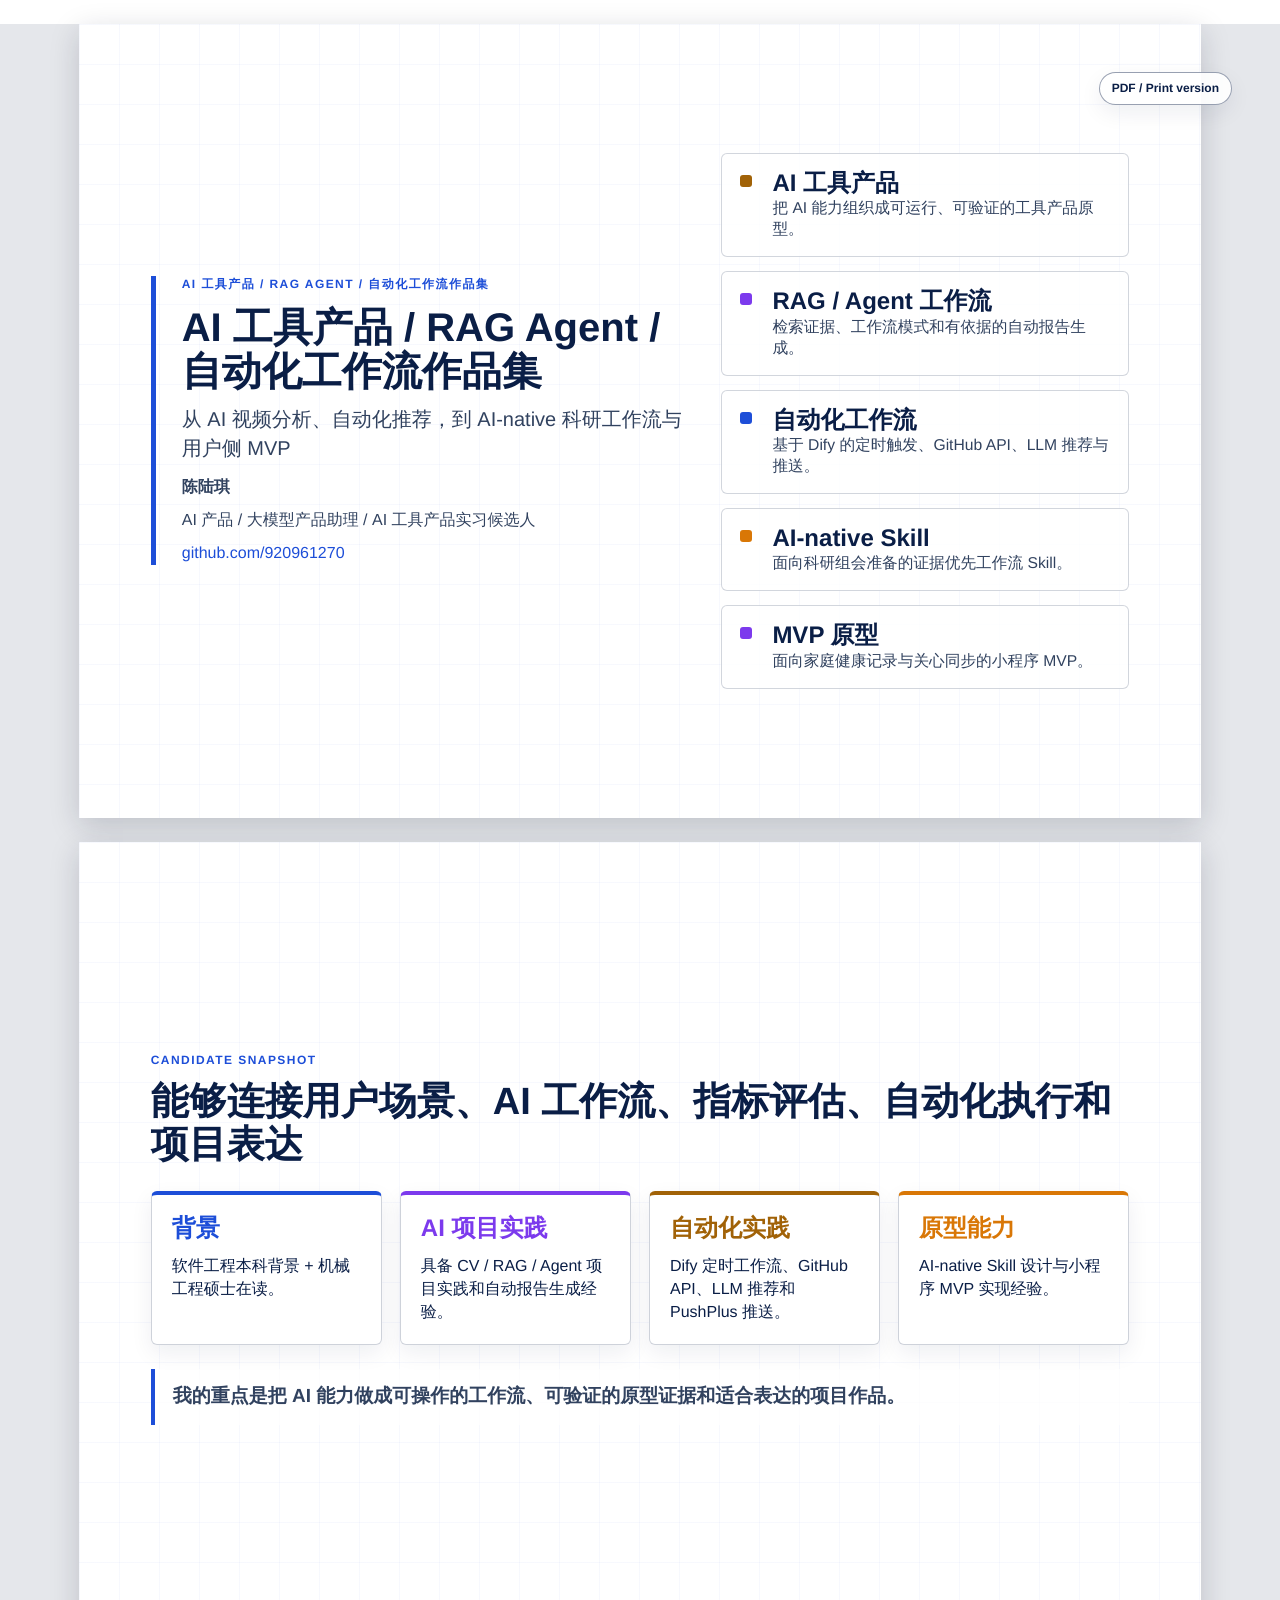
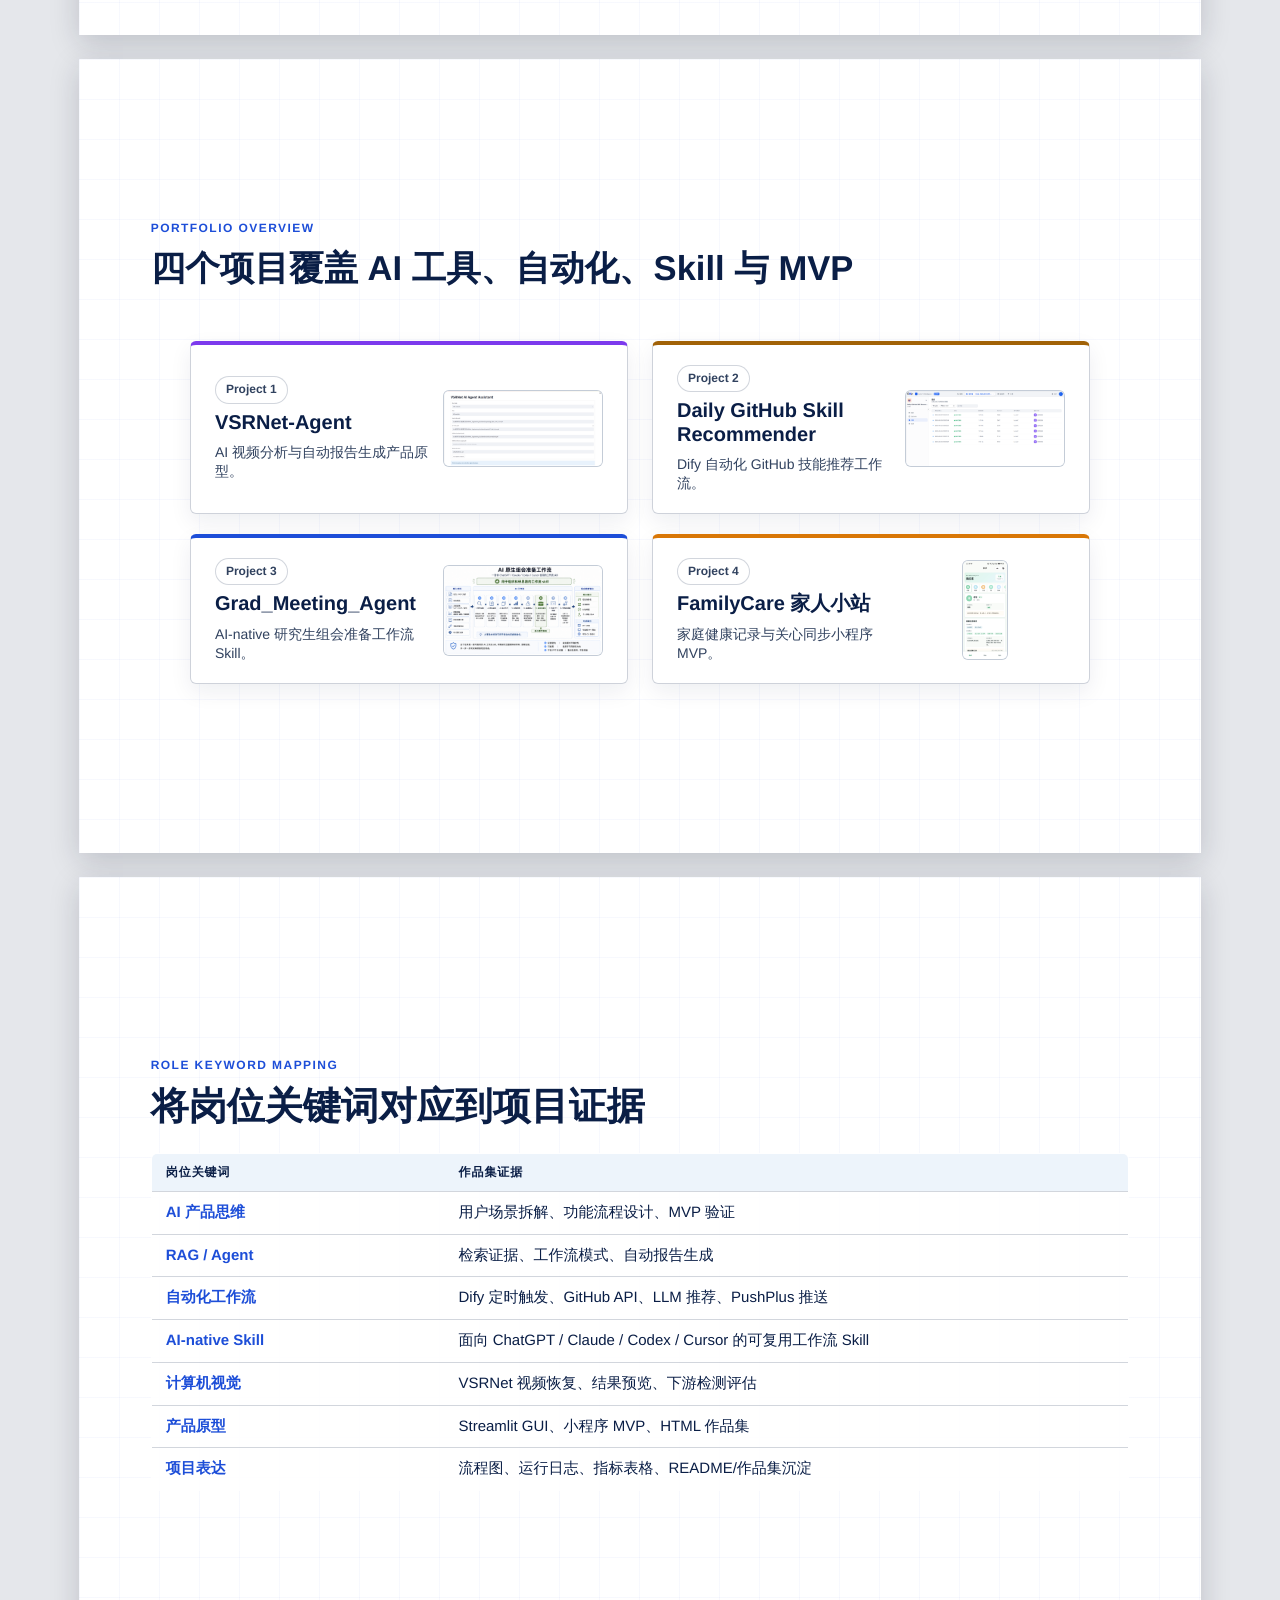
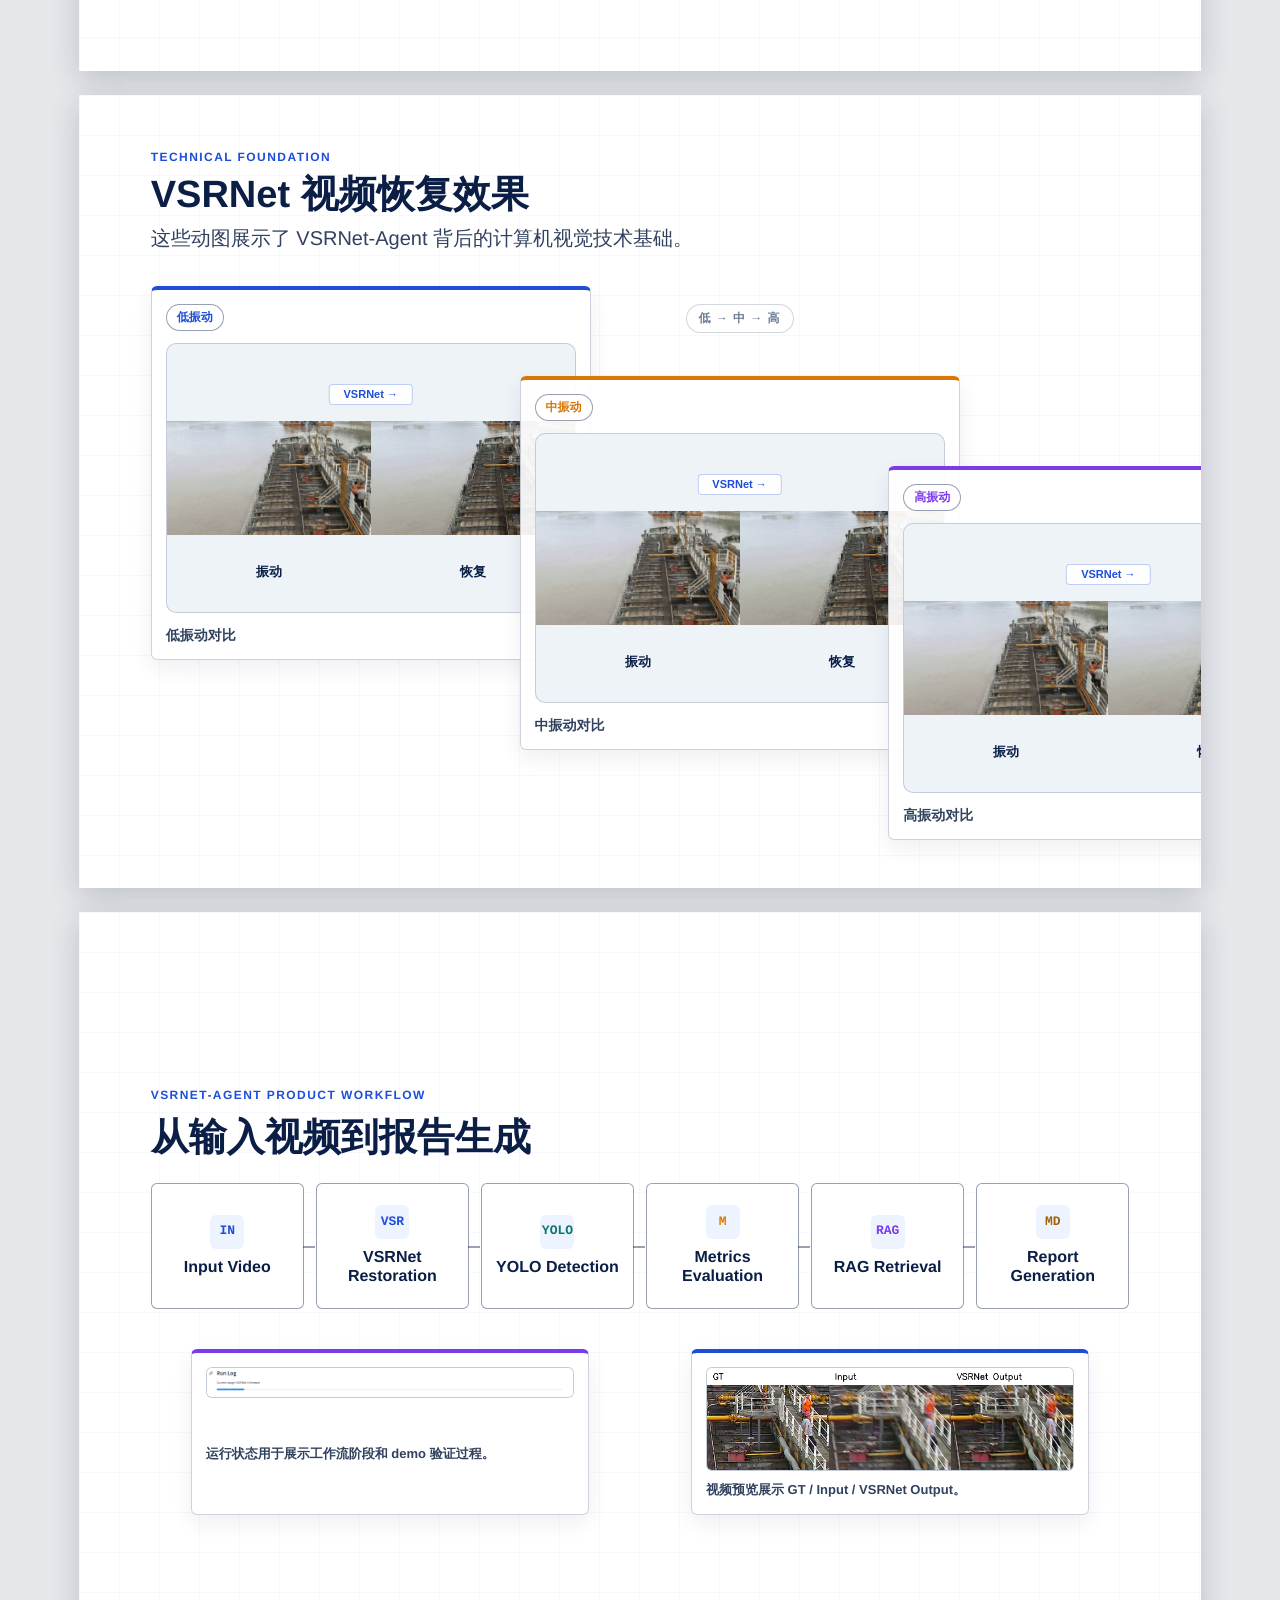
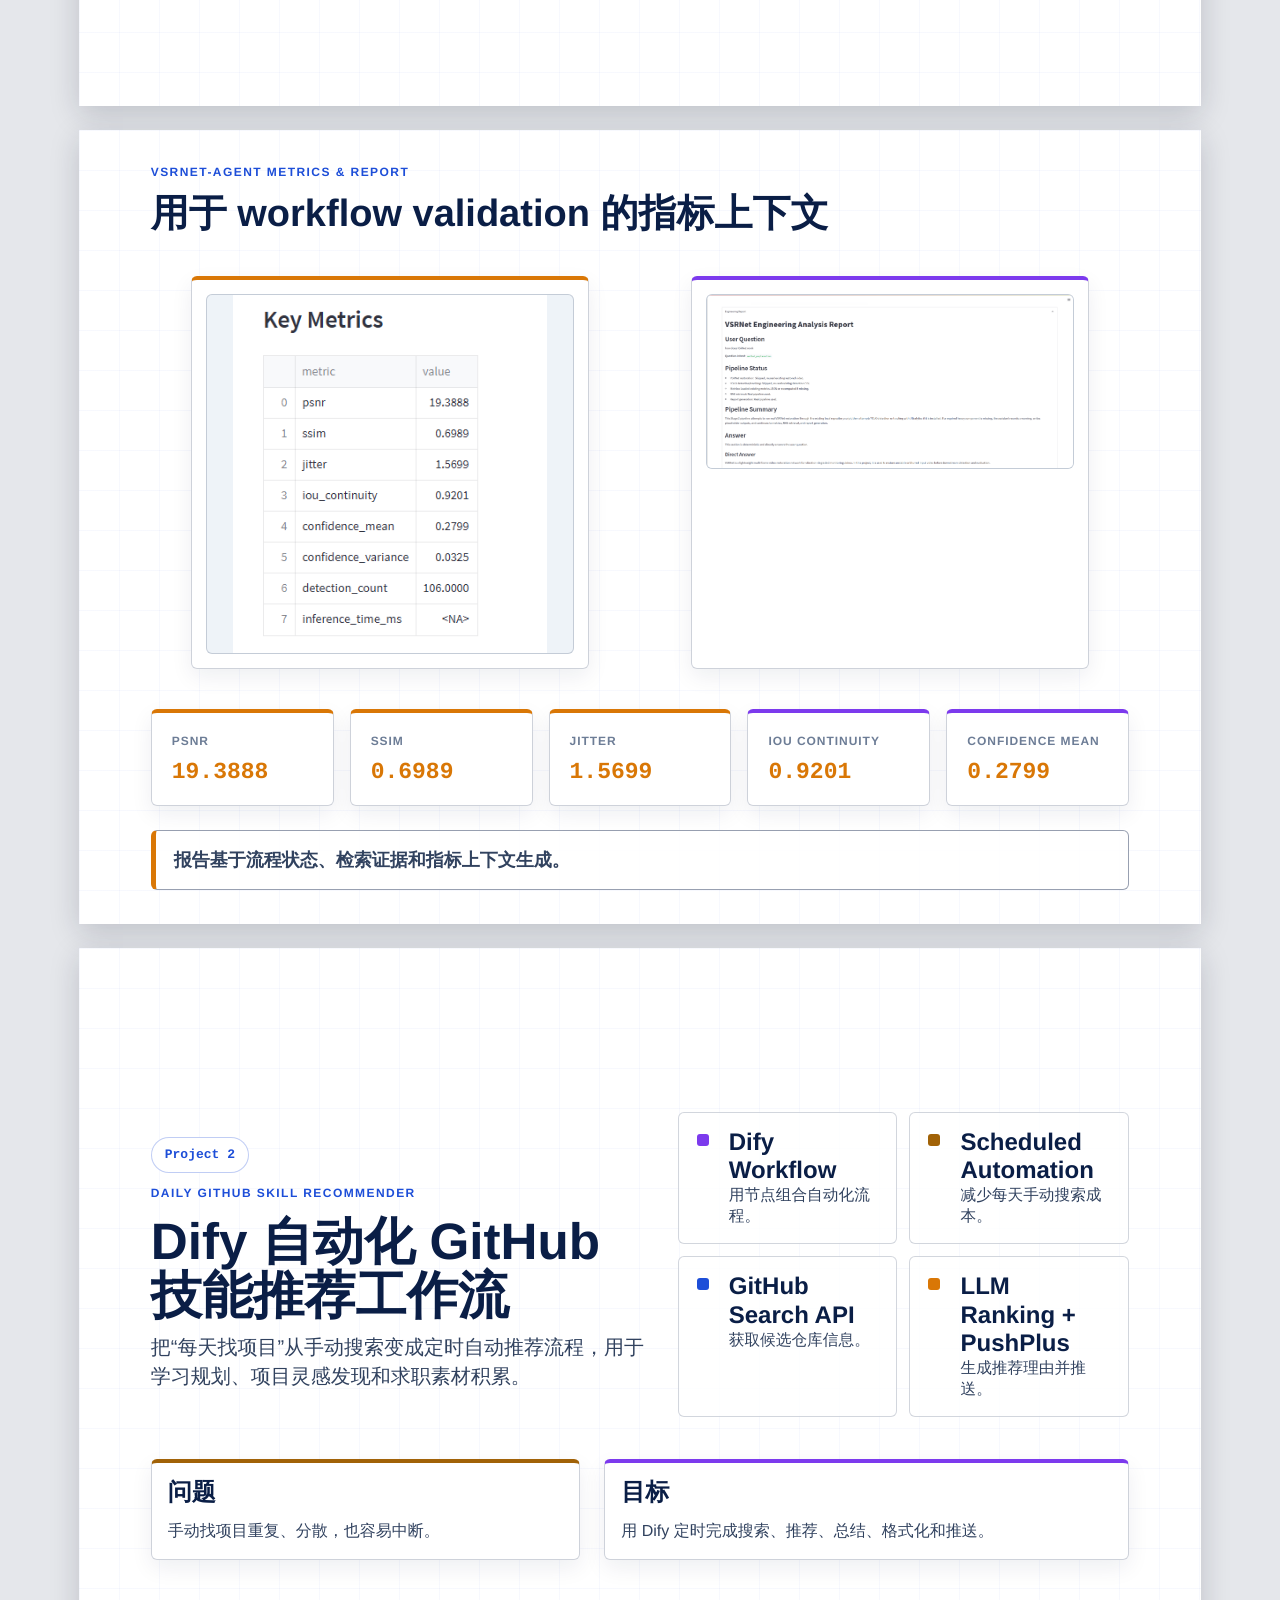
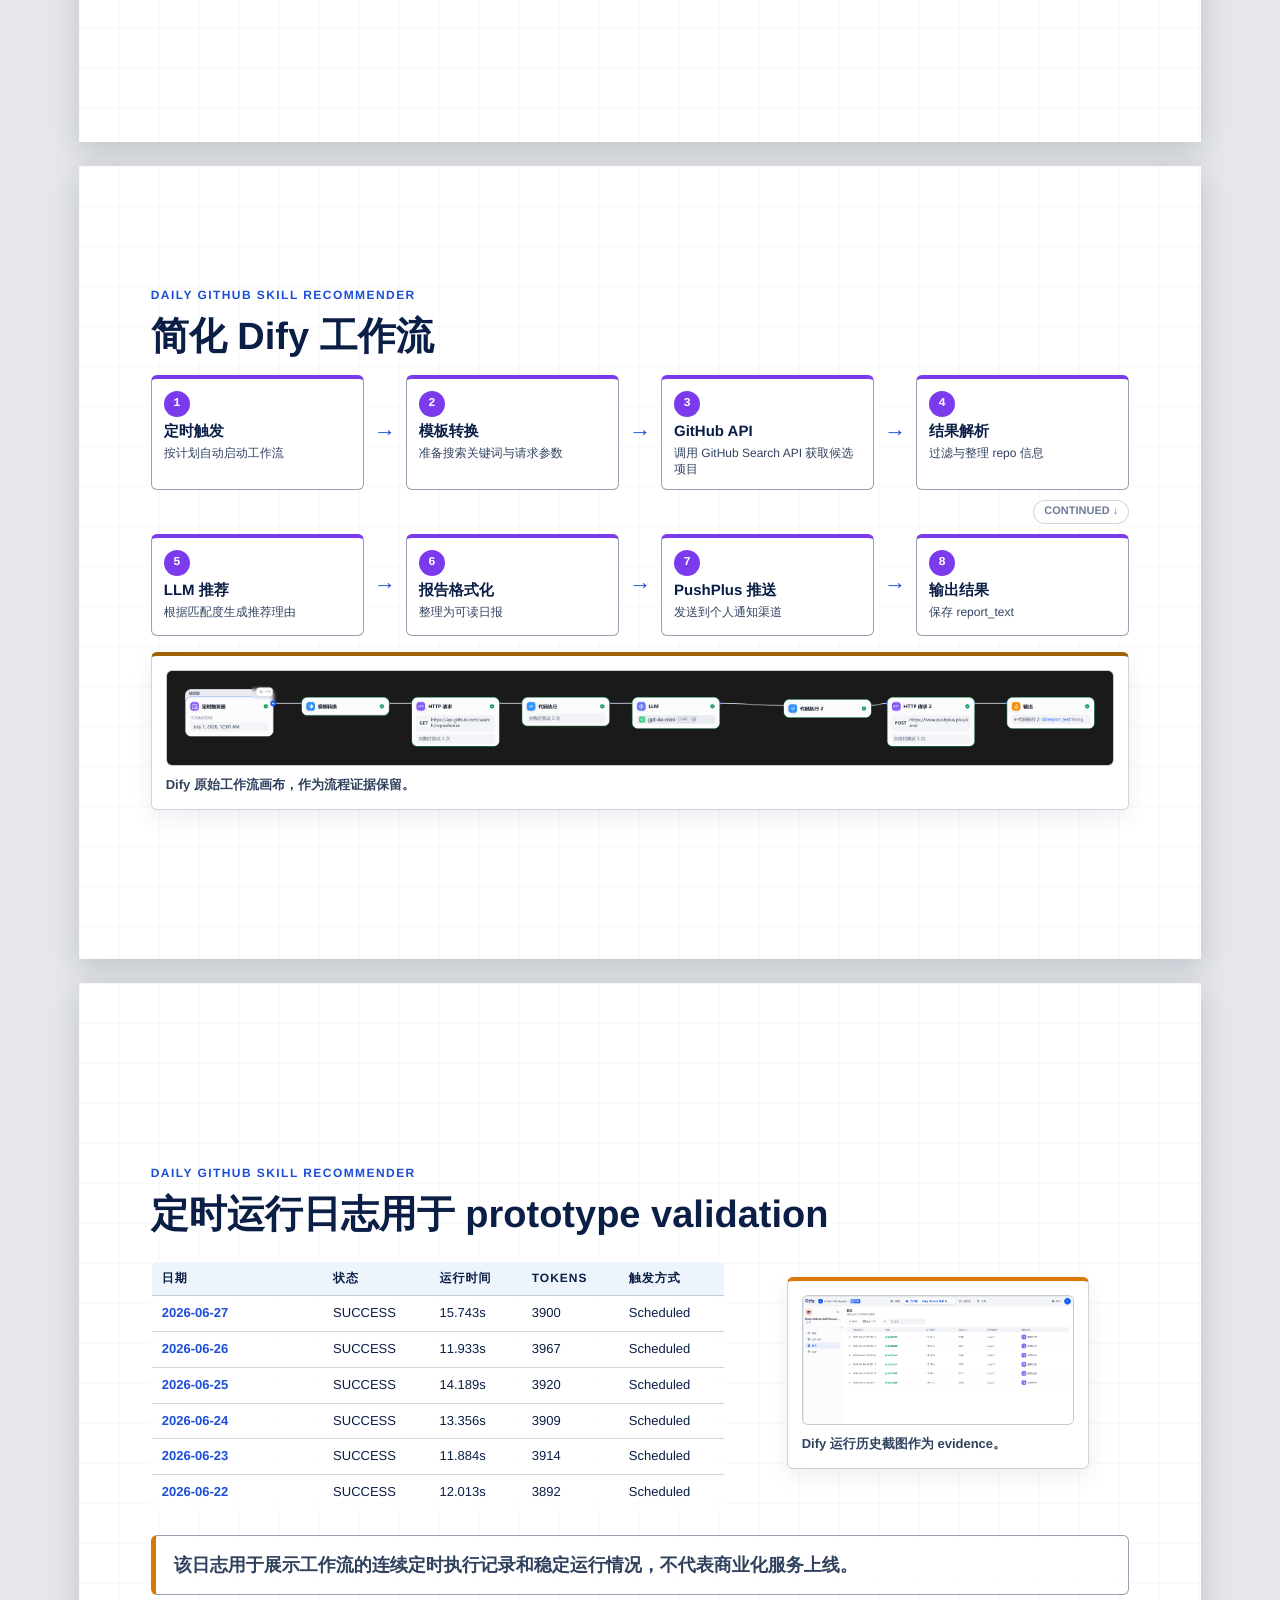
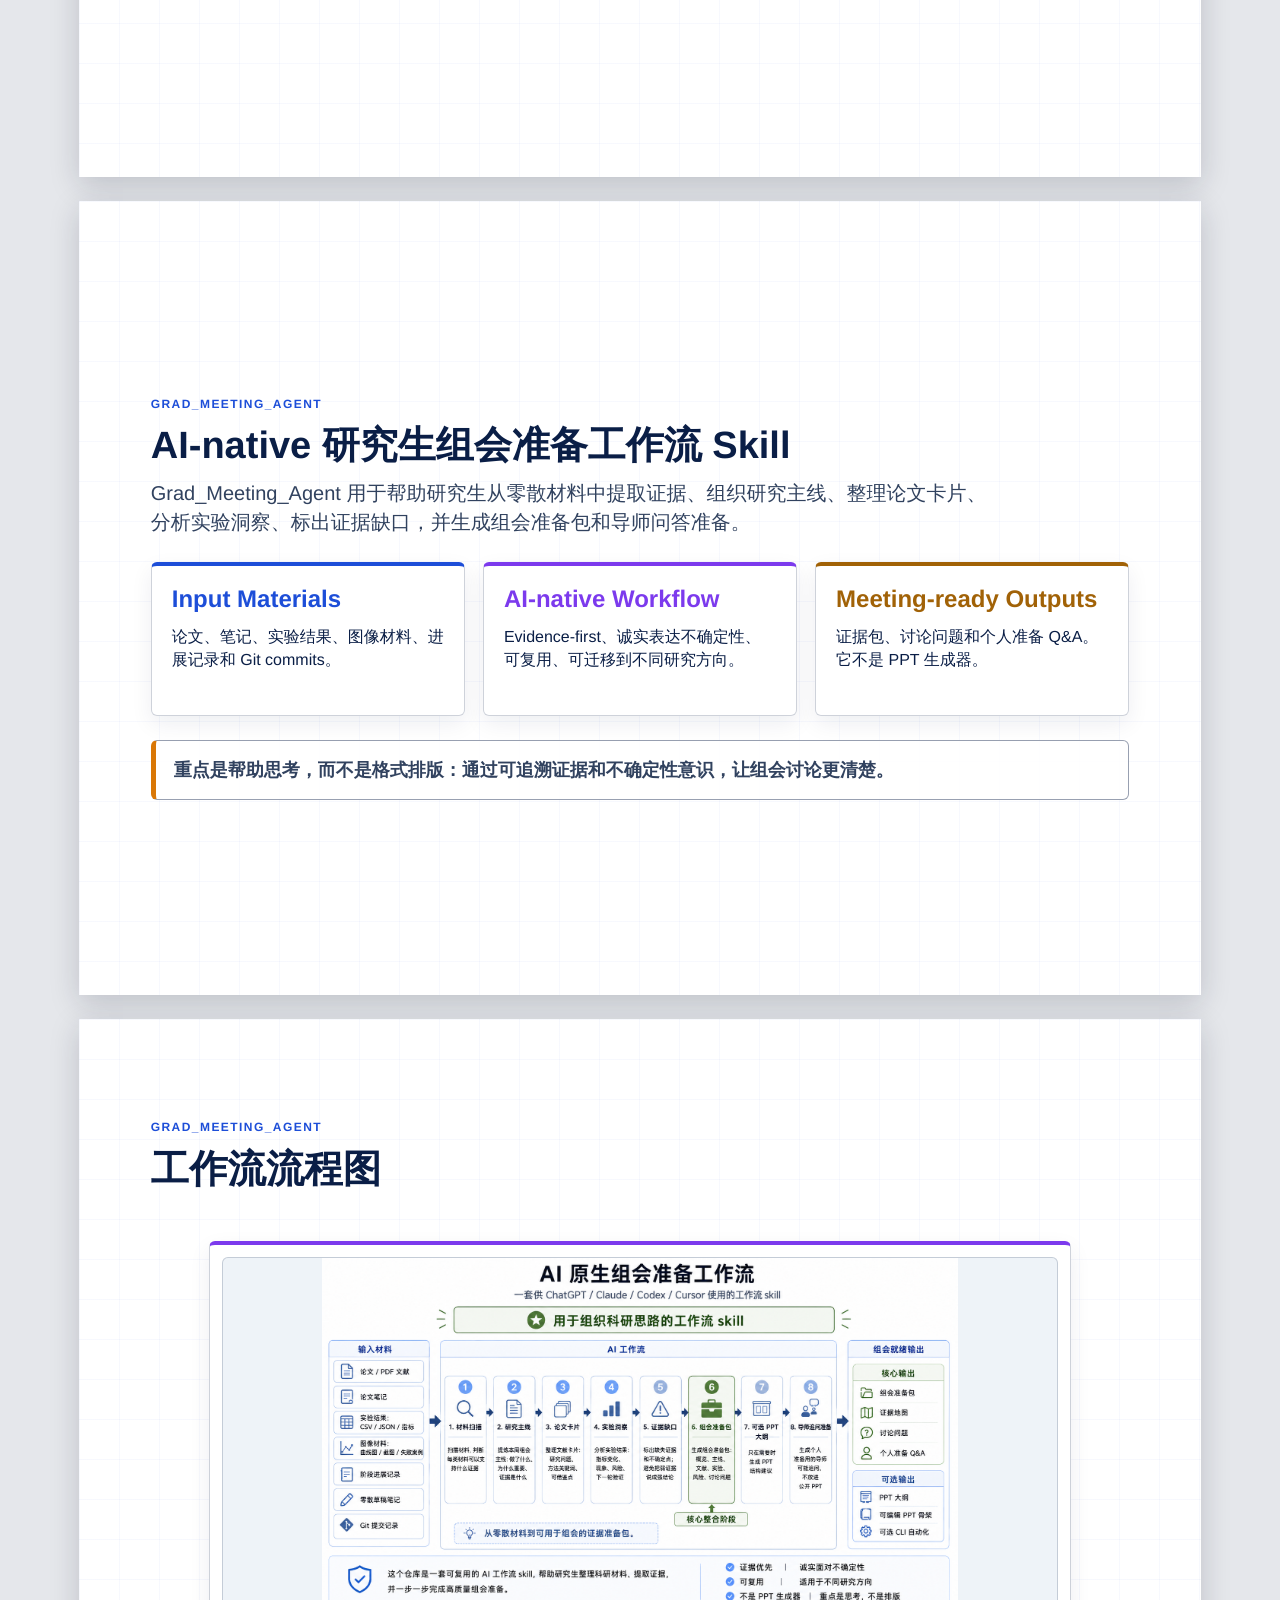
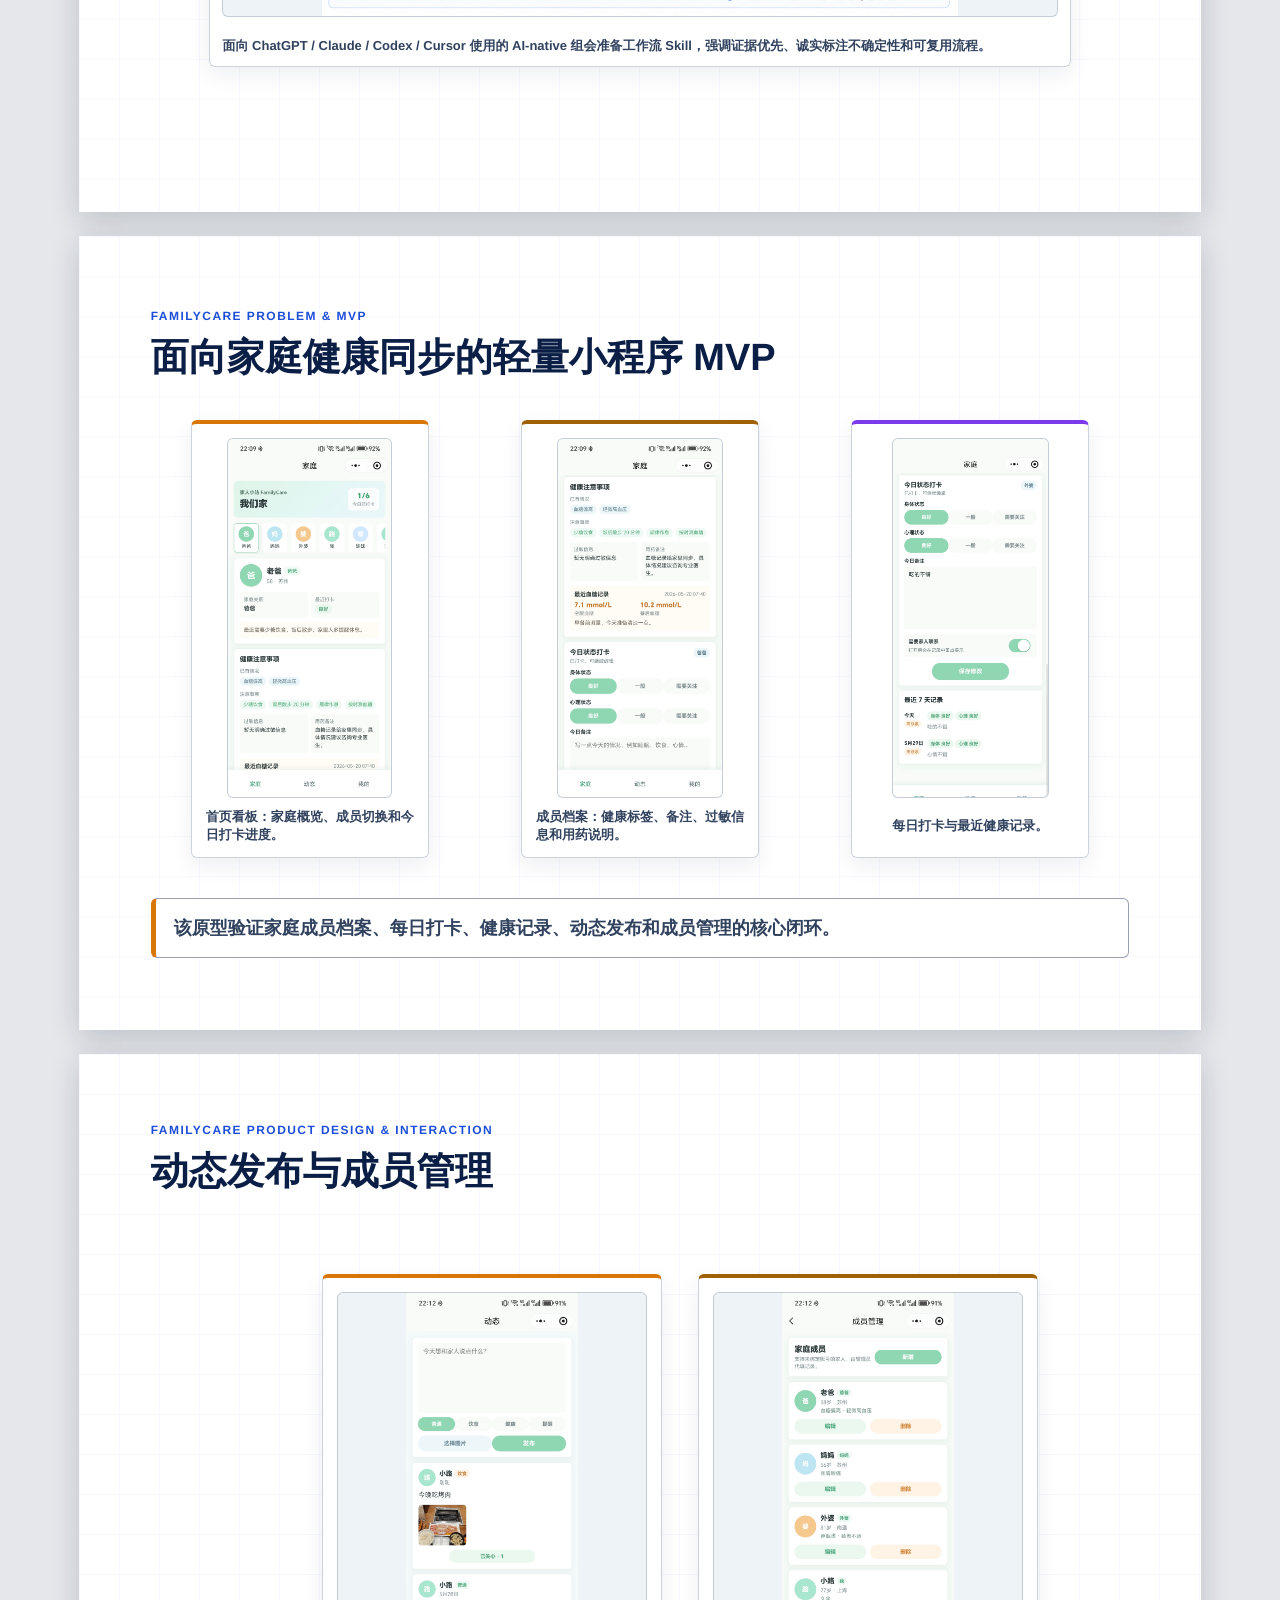
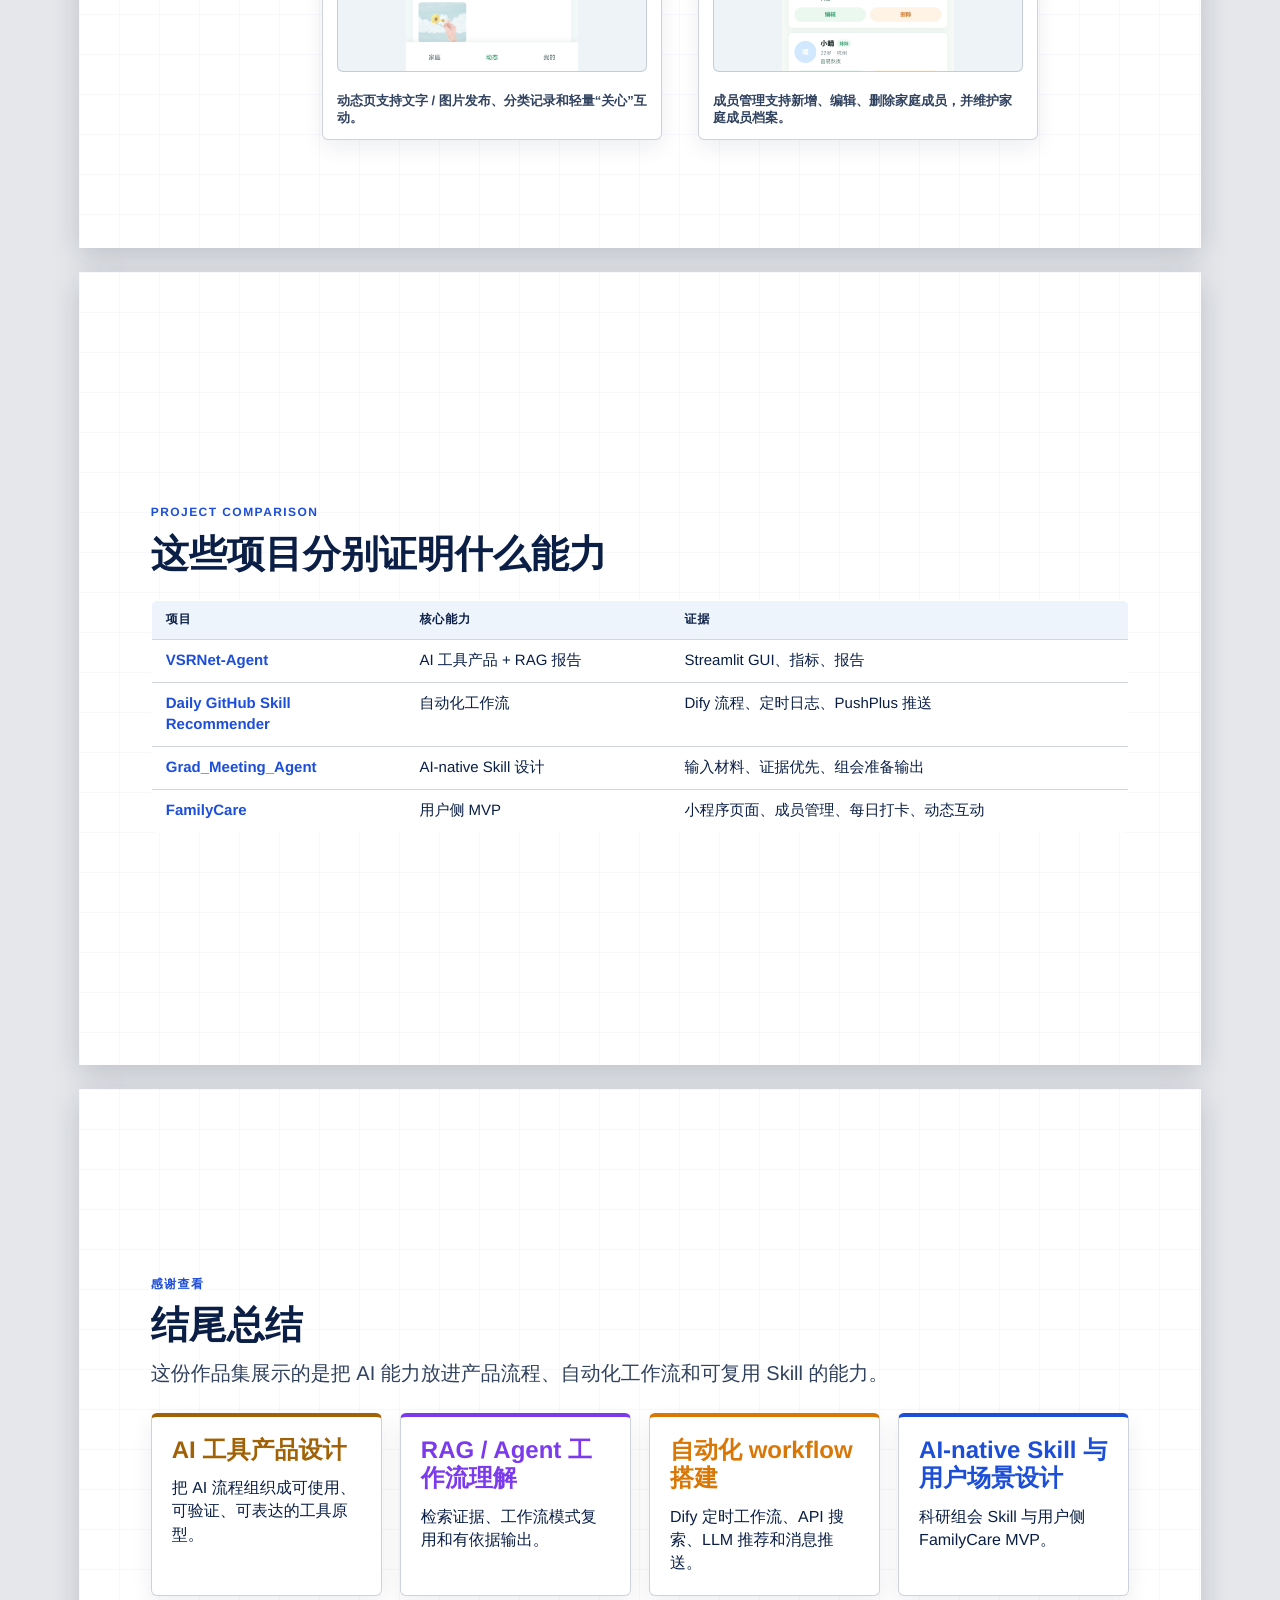
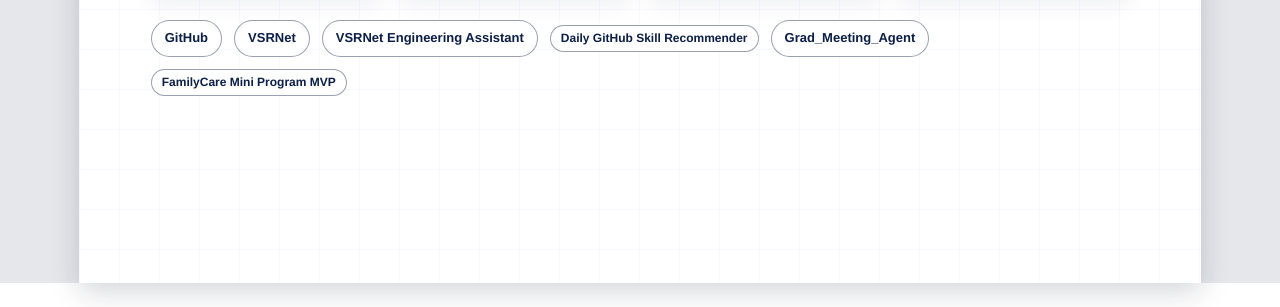
==== commit 6252ddb8: "Update portfolio layout and new AI workflow projects" ====
--- a/print.html
+++ b/print.html
@@ -1,23 +1,40 @@
-<!doctype html>
+﻿<!doctype html>
 <html lang="zh-CN" data-theme="engineering-whiteprint">
 <head>
   <meta charset="utf-8">
   <meta name="viewport" content="width=device-width, initial-scale=1">
-  <title>AI 产品 / RAG &amp; Agent 作品集打印版 | 陈陆琪</title>
-  <meta name="description" content="面向 AI 产品、大模型产品助理、AI 工具产品、RAG 与 Agent 相关实习投递的静态 HTML 中文作品集打印版。">
+  <title>AI 工具产品 / RAG Agent / 自动化工作流作品集打印版 | 陈陆琪</title>
+  <meta name="description" content="面向 AI 产品、大模型产品助理、AI 工具产品、RAG Agent 与自动化工作流相关实习投递的静态 HTML 中文作品集。">
   <link rel="stylesheet" href="assets/base.css">
   <link rel="stylesheet" href="assets/themes/engineering-whiteprint.css" id="theme-link">
   <link rel="stylesheet" href="assets/portfolio.css">
   <link rel="stylesheet" href="assets/print.css">
 </head>
 <body>
-  <main class="print-deck" aria-label="AI 产品 RAG 与 Agent 作品集打印版">
+  <main class="print-deck" aria-label="AI 工具产品 RAG Agent 与自动化工作流作品集">
+    <div class="deck-header">
+      <span>陈陆琪</span>
+      <span>AI 工具产品 / RAG Agent / 自动化工作流作品集</span>
+    </div>
+    <div class="deck-footer">
+      <span>AI 工具产品 / RAG Agent / 自动化工作流作品集</span>
+      <span class="slide-number" aria-live="polite"></span>
+    </div>
+    <nav class="nav-controls" aria-label="幻灯片导航">
+      <button class="nav-button nav-prev" type="button" data-nav="prev" aria-label="上一页" hidden>&larr; 上一页</button>
+      <button class="nav-button nav-start" type="button" data-nav="start" aria-label="回到第一页" hidden>回到开头</button>
+      <button class="nav-button nav-next" type="button" data-nav="next" aria-label="下一页">下一页 &rarr;</button>
+    </nav>
+    <div class="progress-bar" aria-hidden="true"><span></span></div>
+    <a class="print-version-link" href="print.html">PDF / Print version</a>
+
     <section class="slide" data-title="封面">
+      <a class="language-switch" href="https://920961270.github.io/portfolio/" aria-label="切换到英文版作品集">English Version &rarr;</a>
       <div class="cover-grid">
         <div class="cover-panel stack">
-          <p class="kicker">AI 产品 / RAG &amp; Agent 作品集</p>
-          <h1 class="title">AI 产品 / RAG &amp; Agent 作品集</h1>
-          <p class="lede">从计算机视觉分析流程，到 AI 工具产品原型与用户侧 MVP</p>
+          <p class="kicker">AI 工具产品 / RAG Agent / 自动化工作流作品集</p>
+          <h1 class="title">AI 工具产品 / RAG Agent / 自动化工作流作品集</h1>
+          <p class="lede">从 AI 视频分析、自动化推荐，到 AI-native 科研工作流与用户侧 MVP</p>
           <div class="cover-meta">
             <strong>陈陆琪</strong>
             <span>AI 产品 / 大模型产品助理 / AI 工具产品实习候选人</span>
@@ -25,40 +42,51 @@
           </div>
         </div>
         <div class="signal-board">
-          <div class="signal accent-eng"><div><h3>AI Tool Product</h3><p class="dim">把 AI 能力组织成可运行、可验证的工具产品原型。</p></div></div>
-          <div class="signal accent-rag"><div><h3>RAG / Agent Workflow</h3><p class="dim">检索证据、可复用工作流与自动报告生成。</p></div></div>
-          <div class="signal accent-cv"><div><h3>Computer Vision Evaluation</h3><p class="dim">视频恢复、结果预览、下游检测与指标验证。</p></div></div>
-          <div class="signal accent-metric"><div><h3>WeChat Mini Program MVP</h3><p class="dim">面向家庭健康记录与关心同步的小程序 MVP。</p></div></div>
+          <div class="signal accent-eng"><div><h3>AI 工具产品</h3><p class="dim">把 AI 能力组织成可运行、可验证的工具产品原型。</p></div></div>
+          <div class="signal accent-rag"><div><h3>RAG / Agent 工作流</h3><p class="dim">检索证据、工作流模式和有依据的自动报告生成。</p></div></div>
+          <div class="signal accent-cv"><div><h3>自动化工作流</h3><p class="dim">基于 Dify 的定时触发、GitHub API、LLM 推荐与推送。</p></div></div>
+          <div class="signal accent-metric"><div><h3>AI-native Skill</h3><p class="dim">面向科研组会准备的证据优先工作流 Skill。</p></div></div>
+          <div class="signal accent-rag"><div><h3>MVP 原型</h3><p class="dim">面向家庭健康记录与关心同步的小程序 MVP。</p></div></div>
         </div>
-      </div>
+        <p class="browse-hint">使用 &larr; / &rarr; 键，或点击导航按钮浏览。</p>
+      </div>
+      <aside class="notes">开场强调作品集从 AI 工具产品、RAG Agent、自动化工作流、AI-native Skill 和 MVP 验证展开。</aside>
     </section>
 
     <section class="slide" data-title="候选人概览">
       <div class="stack">
         <p class="kicker">Candidate Snapshot</p>
-        <h2 class="title">能够连接用户场景、AI 流程、指标评估与报告输出</h2>
+        <h2 class="title">能够连接用户场景、AI 工作流、指标评估、自动化执行和项目表达</h2>
       </div>
       <div class="grid g4">
-        <div class="card snapshot-card accent-card accent-cv"><h3>背景</h3><p>2027 届硕士在读，软件工程本科背景。</p></div>
-        <div class="card snapshot-card accent-card accent-rag"><h3>AI 项目实践</h3><p>具备 CV / RAG / Agent 项目实践经验。</p></div>
-        <div class="card snapshot-card accent-card accent-eng"><h3>原型能力</h3><p>具备 AI 工具原型设计与小程序 MVP 实现经验。</p></div>
-        <div class="card snapshot-card accent-card accent-metric"><h3>岗位匹配</h3><p>能够参与需求拆解、功能流程梳理、原型验证与报告输出。</p></div>
-      </div>
-      <p class="quote-line">我的重点不是只展示算法结果，而是把 AI/CV/RAG 能力做成可操作、可验证、可浏览的工具产品和 MVP 原型。</p>
-    </section>
-
-    <section class="slide" data-title="作品集概览">
+        <div class="card snapshot-card accent-card accent-cv"><h3>背景</h3><p>软件工程本科背景 + 机械工程硕士在读。</p></div>
+        <div class="card snapshot-card accent-card accent-rag"><h3>AI 项目实践</h3><p>具备 CV / RAG / Agent 项目实践和自动报告生成经验。</p></div>
+        <div class="card snapshot-card accent-card accent-eng"><h3>自动化实践</h3><p>Dify 定时工作流、GitHub API、LLM 推荐和 PushPlus 推送。</p></div>
+        <div class="card snapshot-card accent-card accent-metric"><h3>原型能力</h3><p>AI-native Skill 设计与小程序 MVP 实现经验。</p></div>
+      </div>
+      <p class="quote-line">我的重点是把 AI 能力做成可操作的工作流、可验证的原型证据和适合表达的项目作品。</p>
+    </section>
+
+    <section class="slide portfolio-overview-slide" data-title="作品集概览">
       <div class="stack">
         <p class="kicker">Portfolio Overview</p>
-        <h2 class="title">两个面向产品验证的 AI 原型项目</h2>
-      </div>
-      <div class="project-grid">
+        <h2 class="title">四个项目覆盖 AI 工具、自动化、Skill 与 MVP</h2>
+      </div>
+      <div class="project-grid portfolio-four">
         <article class="card project-card accent-card accent-rag">
-          <div class="project-copy"><span class="pill">Project 1</span><h3>VSRNet-Agent</h3><p class="lede">AI 视频分析与自动报告生成产品原型。</p></div>
+          <div class="project-copy"><span class="pill">Project 1</span><h3>VSRNet-Agent</h3><p>AI 视频分析与自动报告生成产品原型。</p></div>
           <img class="project-shot wide-shot" src="assets/images/vsrnet_agent/01_homepage_overview.png" alt="VSRNet-Agent 首页概览">
         </article>
+        <article class="card project-card accent-card accent-eng">
+          <div class="project-copy"><span class="pill">Project 2</span><h3>Daily GitHub Skill Recommender</h3><p>Dify 自动化 GitHub 技能推荐工作流。</p></div>
+          <img class="project-shot wide-shot" src="assets/images/dify/dify_run_log.png" alt="Dify 定时运行日志">
+        </article>
+        <article class="card project-card accent-card accent-cv">
+          <div class="project-copy"><span class="pill">Project 3</span><h3>Grad_Meeting_Agent</h3><p>AI-native 研究生组会准备工作流 Skill。</p></div>
+          <img class="project-shot wide-shot" src="assets/images/skill/grad_meeting_agent_cn.png" alt="Grad Meeting Agent 中文流程图">
+        </article>
         <article class="card project-card accent-card accent-metric">
-          <div class="project-copy"><span class="pill">Project 2</span><h3>FamilyCare 家人小站</h3><p class="lede">家庭健康记录与关心同步小程序 MVP。</p></div>
+          <div class="project-copy"><span class="pill">Project 4</span><h3>FamilyCare 家人小站</h3><p>家庭健康记录与关心同步小程序 MVP。</p></div>
           <img class="project-shot phone-shot" src="assets/images/familycare/01_home_dashboard.jpg" alt="FamilyCare 首页看板">
         </article>
       </div>
@@ -73,78 +101,72 @@
         <thead><tr><th>岗位关键词</th><th>作品集证据</th></tr></thead>
         <tbody>
           <tr><td>AI 产品思维</td><td>用户场景拆解、功能流程设计、MVP 验证</td></tr>
-          <tr><td>RAG / Agent</td><td>检索证据、可复用工作流、自动报告生成</td></tr>
+          <tr><td>RAG / Agent</td><td>检索证据、工作流模式、自动报告生成</td></tr>
+          <tr><td>自动化工作流</td><td>Dify 定时触发、GitHub API、LLM 推荐、PushPlus 推送</td></tr>
+          <tr><td>AI-native Skill</td><td>面向 ChatGPT / Claude / Codex / Cursor 的可复用工作流 Skill</td></tr>
           <tr><td>计算机视觉</td><td>VSRNet 视频恢复、结果预览、下游检测评估</td></tr>
-          <tr><td>指标评估</td><td>PSNR、SSIM、jitter、IoU continuity、confidence metrics</td></tr>
-          <tr><td>产品原型</td><td>Streamlit GUI、小程序 MVP</td></tr>
-          <tr><td>用户交互</td><td>运行模式选择、路径配置、每日打卡、动态发布</td></tr>
-          <tr><td>文档输出</td><td>工程报告、Markdown 输出、作品集沉淀</td></tr>
+          <tr><td>产品原型</td><td>Streamlit GUI、小程序 MVP、HTML 作品集</td></tr>
+          <tr><td>项目表达</td><td>流程图、运行日志、指标表格、README/作品集沉淀</td></tr>
         </tbody>
       </table>
     </section>
 
-    <section class="slide" data-title="技术底座">
+    <section class="slide" data-title="VSRNet 技术底座">
       <div class="stack">
         <p class="kicker">Technical Foundation</p>
-        <h2 class="title">技术底座：VSRNet 视频恢复效果</h2>
+        <h2 class="title">VSRNet 视频恢复效果</h2>
         <p class="lede">这些动图展示了 VSRNet-Agent 背后的计算机视觉技术基础。</p>
       </div>
       <div class="stepped-gif-layout" aria-label="低到高振动强度视觉对比">
         <div class="progression-line" aria-hidden="true">低 &rarr; 中 &rarr; 高</div>
-        <figure class="card gif-card step-card step-low accent-card accent-cv"><span class="gif-badge">低振动</span><button class="gif-frame" type="button" data-left-label="振动" data-right-label="恢复"><img src="gifs/low_compare.gif" alt="低振动对比"><span class="model-arrow">VSRNet &rarr;</span></button><figcaption>低振动对比</figcaption></figure>
-        <figure class="card gif-card step-card step-mid accent-card accent-metric"><span class="gif-badge">中振动</span><button class="gif-frame" type="button" data-left-label="振动" data-right-label="恢复"><img src="gifs/mid_compare.gif" alt="中振动对比"><span class="model-arrow">VSRNet &rarr;</span></button><figcaption>中振动对比</figcaption></figure>
-        <figure class="card gif-card step-card step-high accent-card accent-rag"><span class="gif-badge">高振动</span><button class="gif-frame" type="button" data-left-label="振动" data-right-label="恢复"><img src="gifs/high_compare.gif" alt="高振动对比"><span class="model-arrow">VSRNet &rarr;</span></button><figcaption>高振动对比</figcaption></figure>
-      </div>
-    </section>
-
-    <section class="slide" data-title="VSRNet-Agent 问题">
-      <div class="stack"><p class="kicker">VSRNet-Agent Problem</p><h2 class="title">从分散脚本评估，到可复用的 AI 工具工作流</h2></div>
-      <div class="problem-layout">
-        <div class="card accent-card accent-cv stack"><h3>问题</h3><p class="lede">工业 / 船舶监控视频在振动环境下容易出现模糊、画面不稳定、检测框跳动和识别不一致。</p></div>
-        <div class="card accent-card accent-rag stack"><h3>目标</h3><p class="lede">把视频恢复、目标检测、指标统计、RAG 查询和报告撰写整合成可配置、可复用、可报告的 AI 工具产品原型。</p></div>
-      </div>
-      <p class="callout">传统评估流程分散，需要手动串联脚本和撰写报告；该原型用于验证更完整的产品闭环。</p>
+        <figure class="card gif-card step-card step-low accent-card accent-cv">
+          <span class="gif-badge">低振动</span>
+          <button class="gif-frame gif-zoom-trigger" type="button" data-left-label="振动" data-right-label="恢复" data-zoom-src="gifs/low_compare.gif" data-zoom-title="低振动：振动输入到 VSRNet 恢复" aria-label="放大查看低振动对比">
+            <img src="gifs/low_compare.gif" alt="低振动对比"><span class="model-arrow">VSRNet &rarr;</span><span class="zoom-hint">点击放大</span>
+          </button>
+          <figcaption>低振动对比</figcaption>
+        </figure>
+        <figure class="card gif-card step-card step-mid accent-card accent-metric">
+          <span class="gif-badge">中振动</span>
+          <button class="gif-frame gif-zoom-trigger" type="button" data-left-label="振动" data-right-label="恢复" data-zoom-src="gifs/mid_compare.gif" data-zoom-title="中振动：振动输入到 VSRNet 恢复" aria-label="放大查看中振动对比">
+            <img src="gifs/mid_compare.gif" alt="中振动对比"><span class="model-arrow">VSRNet &rarr;</span><span class="zoom-hint">点击放大</span>
+          </button>
+          <figcaption>中振动对比</figcaption>
+        </figure>
+        <figure class="card gif-card step-card step-high accent-card accent-rag">
+          <span class="gif-badge">高振动</span>
+          <button class="gif-frame gif-zoom-trigger" type="button" data-left-label="振动" data-right-label="恢复" data-zoom-src="gifs/high_compare.gif" data-zoom-title="高振动：振动输入到 VSRNet 恢复" aria-label="放大查看高振动对比">
+            <img src="gifs/high_compare.gif" alt="高振动对比"><span class="model-arrow">VSRNet &rarr;</span><span class="zoom-hint">点击放大</span>
+          </button>
+          <figcaption>高振动对比</figcaption>
+        </figure>
+      </div>
     </section>
 
     <section class="slide" data-title="VSRNet-Agent 工作流">
-      <div class="stack"><p class="kicker">VSRNet-Agent Product Workflow</p><h2 class="title">从输入视频到报告生成</h2></div>
+      <div class="stack">
+        <p class="kicker">VSRNet-Agent Product Workflow</p>
+        <h2 class="title">从输入视频到报告生成</h2>
+      </div>
       <div class="pipeline agent-pipeline">
         <div class="stage" style="--stage-color: var(--accent)"><span class="stage-icon">IN</span><h3>Input Video</h3></div>
         <div class="stage" style="--stage-color: var(--accent)"><span class="stage-icon">VSR</span><h3>VSRNet Restoration</h3></div>
-        <div class="stage" style="--stage-color: var(--good)"><span class="stage-icon">YOLO</span><h3>YOLO Detection / Tracking</h3></div>
+        <div class="stage" style="--stage-color: var(--good)"><span class="stage-icon">YOLO</span><h3>YOLO Detection</h3></div>
         <div class="stage" style="--stage-color: var(--metric)"><span class="stage-icon">M</span><h3>Metrics Evaluation</h3></div>
         <div class="stage" style="--stage-color: var(--accent-3)"><span class="stage-icon">RAG</span><h3>RAG Retrieval</h3></div>
         <div class="stage" style="--stage-color: #a16207"><span class="stage-icon">MD</span><h3>Report Generation</h3></div>
       </div>
-      <figure class="card image-card accent-card accent-rag workflow-proof"><img class="wide-shot" src="assets/images/vsrnet_agent/04_agent_running_status.png" alt="VSRNet-Agent 运行状态"><figcaption>运行状态页用于展示工作流阶段和 demo 验证过程。</figcaption></figure>
-    </section>
-
-    <section class="slide" data-title="VSRNet-Agent 核心功能">
-      <div class="stack"><p class="kicker">VSRNet-Agent Core Features</p><h2 class="title">可复用运行模式与可配置输入</h2></div>
       <div class="split">
-        <figure class="card image-card accent-card accent-rag"><img class="wide-shot" src="assets/images/vsrnet_agent/02_workflow_modes.png" alt="VSRNet-Agent 工作流模式"></figure>
-        <figure class="card image-card accent-card accent-eng"><img class="wide-shot" src="assets/images/vsrnet_agent/03_input_and_config.png" alt="VSRNet-Agent 输入与配置"></figure>
-      </div>
-      <div class="mode-list">
-        <span><strong>full_analysis</strong>：完整分析流程</span>
-        <span><strong>reuse_existing</strong>：复用已有结果，减少重复计算</span>
-        <span><strong>metrics_only</strong>：仅计算或读取指标</span>
-        <span><strong>rag_qa</strong>：基于项目知识检索进行问答</span>
-        <span><strong>report_only</strong>：基于已有结果生成报告</span>
-      </div>
-    </section>
-
-    <section class="slide" data-title="VSRNet-Agent Demo 截图">
-      <div class="stack"><p class="kicker">VSRNet-Agent Demo Screenshots</p><h2 class="title">工具入口、视频预览与检索证据</h2></div>
-      <div class="screenshot-grid three">
-        <figure class="card image-card accent-card accent-rag"><img class="wide-shot" src="assets/images/vsrnet_agent/01_homepage_overview.png" alt="VSRNet-Agent 首页"><figcaption>首页展示工具入口和任务配置。</figcaption></figure>
+        <figure class="card image-card accent-card accent-rag"><img class="wide-shot" src="assets/images/vsrnet_agent/04_agent_running_status.png" alt="VSRNet-Agent 运行状态"><figcaption>运行状态用于展示工作流阶段和 demo 验证过程。</figcaption></figure>
         <figure class="card image-card accent-card accent-cv"><img class="wide-shot" src="assets/images/vsrnet_agent/05_video_preview_before_after.png" alt="VSRNet-Agent 视频恢复前后预览"><figcaption>视频预览展示 GT / Input / VSRNet Output。</figcaption></figure>
-        <figure class="card image-card accent-card accent-metric"><img class="wide-shot" src="assets/images/vsrnet_agent/09_rag_qa_result.png" alt="VSRNet-Agent RAG 问答结果"><figcaption>RAG evidence 展示从项目文档和指标上下文中检索证据。</figcaption></figure>
       </div>
     </section>
 
     <section class="slide" data-title="VSRNet-Agent 指标与报告">
-      <div class="stack"><p class="kicker">VSRNet-Agent Metrics &amp; Report</p><h2 class="title">用于 demo validation / workflow validation 的指标上下文</h2></div>
+      <div class="stack">
+        <p class="kicker">VSRNet-Agent Metrics &amp; Report</p>
+        <h2 class="title">用于 workflow validation 的指标上下文</h2>
+      </div>
       <div class="split">
         <figure class="card image-card accent-card accent-metric"><img class="wide-shot" src="assets/images/vsrnet_agent/07_metrics_dashboard.png" alt="VSRNet-Agent 指标看板"></figure>
         <figure class="card image-card accent-card accent-rag"><img class="wide-shot" src="assets/images/vsrnet_agent/08_auto_report_preview.png" alt="VSRNet-Agent 自动报告预览"></figure>
@@ -159,47 +181,173 @@
       <p class="callout">报告基于流程状态、检索证据和指标上下文生成。</p>
     </section>
 
-    <section class="slide" data-title="FamilyCare 问题">
-      <div class="stack"><p class="kicker">FamilyCare Problem &amp; User Scenario</p><h2 class="title">面向家庭健康同步的轻量小程序 MVP</h2></div>
-      <div class="problem-layout">
-        <div class="card accent-card accent-metric stack"><h3>问题</h3><p class="lede">家庭成员之间的健康状态、用药提醒、日常关心和动态记录常分散在聊天软件里，缺少一个轻量化、低门槛的家庭内部健康同步工具。</p></div>
-        <div class="card accent-card accent-eng stack"><h3>目标</h3><p class="lede">设计并实现一个小程序 MVP，验证家庭成员档案、每日打卡、健康记录、动态发布和成员管理的核心闭环。</p></div>
-      </div>
-      <p class="callout">该项目强调用户侧 MVP 的功能闭环验证，而不是上线规模或商业化结果。</p>
-    </section>
-
-    <section class="slide" data-title="FamilyCare MVP 截图">
-      <div class="stack"><p class="kicker">FamilyCare MVP Screenshots</p><h2 class="title">首页看板、成员档案与 7 日打卡记录</h2></div>
-      <div class="screenshot-grid phone-three">
-        <figure class="card image-card phone-card accent-card accent-metric"><img class="phone-shot" src="assets/images/familycare/01_home_dashboard.jpg" alt="FamilyCare 首页看板"><figcaption>Home dashboard：家庭概览、成员切换、今日打卡进度。</figcaption></figure>
-        <figure class="card image-card phone-card accent-card accent-eng"><img class="phone-shot" src="assets/images/familycare/02_member_profile.jpg" alt="FamilyCare 成员档案"><figcaption>Member profile：健康标签、备注、过敏信息、用药说明和近期健康记录。</figcaption></figure>
-        <figure class="card image-card phone-card accent-card accent-rag"><img class="phone-shot" src="assets/images/familycare/03_daily_checkin_7day_records.jpg" alt="FamilyCare 每日打卡与七日记录"><figcaption>Daily check-in：身体状态、心理状态、备注、联系提醒与最近记录。</figcaption></figure>
-      </div>
-    </section>
-
-    <section class="slide" data-title="FamilyCare 产品设计">
-      <div class="stack"><p class="kicker">FamilyCare Product Design &amp; Interaction</p><h2 class="title">动态发布与成员管理</h2></div>
+    <section class="slide project-divider-slide dify-divider-slide" data-title="Dify 问题与目标">
+      <div class="divider-layout">
+        <div class="divider-main stack">
+          <span class="project-pill">Project 2</span>
+          <p class="kicker">Daily GitHub Skill Recommender</p>
+          <h2 class="title">Dify 自动化 GitHub 技能推荐工作流</h2>
+          <p class="lede">把“每天找项目”从手动搜索变成定时自动推荐流程，用于学习规划、项目灵感发现和求职素材积累。</p>
+        </div>
+        <div class="divider-signals">
+          <div class="signal accent-rag"><div><h3>Dify Workflow</h3><p class="dim">用节点组合自动化流程。</p></div></div>
+          <div class="signal accent-eng"><div><h3>Scheduled Automation</h3><p class="dim">减少每天手动搜索成本。</p></div></div>
+          <div class="signal accent-cv"><div><h3>GitHub Search API</h3><p class="dim">获取候选仓库信息。</p></div></div>
+          <div class="signal accent-metric"><div><h3>LLM Ranking + PushPlus</h3><p class="dim">生成推荐理由并推送。</p></div></div>
+        </div>
+      </div>
+      <div class="problem-layout divider-problem">
+        <div class="card accent-card accent-eng stack"><h3>问题</h3><p>手动找项目重复、分散，也容易中断。</p></div>
+        <div class="card accent-card accent-rag stack"><h3>目标</h3><p>用 Dify 定时完成搜索、推荐、总结、格式化和推送。</p></div>
+      </div>
+    </section>
+
+    <section class="slide dify-workflow-slide" data-title="Dify 工作流">
+      <div class="stack">
+        <p class="kicker">Daily GitHub Skill Recommender</p>
+        <h2 class="title">简化 Dify 工作流</h2>
+      </div>
+      <div class="workflow-chain">
+        <div class="workflow-node"><span>1</span><h3>定时触发</h3><p>按计划自动启动工作流</p></div>
+        <div class="workflow-arrow" aria-hidden="true">&rarr;</div>
+        <div class="workflow-node"><span>2</span><h3>模板转换</h3><p>准备搜索关键词与请求参数</p></div>
+        <div class="workflow-arrow" aria-hidden="true">&rarr;</div>
+        <div class="workflow-node"><span>3</span><h3>GitHub API</h3><p>调用 GitHub Search API 获取候选项目</p></div>
+        <div class="workflow-arrow" aria-hidden="true">&rarr;</div>
+        <div class="workflow-node"><span>4</span><h3>结果解析</h3><p>过滤与整理 repo 信息</p></div>
+        <div class="workflow-turn" aria-hidden="true">continued &darr;</div>
+        <div class="workflow-node"><span>5</span><h3>LLM 推荐</h3><p>根据匹配度生成推荐理由</p></div>
+        <div class="workflow-arrow" aria-hidden="true">&rarr;</div>
+        <div class="workflow-node"><span>6</span><h3>报告格式化</h3><p>整理为可读日报</p></div>
+        <div class="workflow-arrow" aria-hidden="true">&rarr;</div>
+        <div class="workflow-node"><span>7</span><h3>PushPlus 推送</h3><p>发送到个人通知渠道</p></div>
+        <div class="workflow-arrow" aria-hidden="true">&rarr;</div>
+        <div class="workflow-node"><span>8</span><h3>输出结果</h3><p>保存 report_text</p></div>
+      </div>
+      <figure class="card image-card accent-card accent-eng dify-canvas-card">
+        <img class="wide-shot dify-canvas-shot" src="assets/images/dify/dify_workflow_full.png" alt="Dify 原始工作流画布">
+        <figcaption>Dify 原始工作流画布，作为流程证据保留。</figcaption>
+      </figure>
+    </section>
+
+    <section class="slide" data-title="Dify 运行日志">
+      <div class="stack">
+        <p class="kicker">Daily GitHub Skill Recommender</p>
+        <h2 class="title">定时运行日志用于 prototype validation</h2>
+      </div>
+      <div class="split log-layout">
+        <table class="mapping-table log-table" aria-label="Dify 定时运行日志">
+          <thead><tr><th>日期</th><th>状态</th><th>运行时间</th><th>Tokens</th><th>触发方式</th></tr></thead>
+          <tbody>
+            <tr><td>2026-06-27</td><td>SUCCESS</td><td>15.743s</td><td>3900</td><td>Scheduled</td></tr>
+            <tr><td>2026-06-26</td><td>SUCCESS</td><td>11.933s</td><td>3967</td><td>Scheduled</td></tr>
+            <tr><td>2026-06-25</td><td>SUCCESS</td><td>14.189s</td><td>3920</td><td>Scheduled</td></tr>
+            <tr><td>2026-06-24</td><td>SUCCESS</td><td>13.356s</td><td>3909</td><td>Scheduled</td></tr>
+            <tr><td>2026-06-23</td><td>SUCCESS</td><td>11.884s</td><td>3914</td><td>Scheduled</td></tr>
+            <tr><td>2026-06-22</td><td>SUCCESS</td><td>12.013s</td><td>3892</td><td>Scheduled</td></tr>
+          </tbody>
+        </table>
+        <figure class="card image-card accent-card accent-metric"><img class="wide-shot log-shot" src="assets/images/dify/dify_run_log.png" alt="Dify 定时运行日志截图"><figcaption>Dify 运行历史截图作为 evidence。</figcaption></figure>
+      </div>
+      <p class="callout">该日志用于展示工作流的连续定时执行记录和稳定运行情况，不代表商业化服务上线。</p>
+    </section>
+
+    <section class="slide" data-title="Grad Meeting Agent 概览">
+      <div class="stack">
+        <p class="kicker">Grad_Meeting_Agent</p>
+        <h2 class="title">AI-native 研究生组会准备工作流 Skill</h2>
+        <p class="lede">Grad_Meeting_Agent 用于帮助研究生从零散材料中提取证据、组织研究主线、整理论文卡片、分析实验洞察、标出证据缺口，并生成组会准备包和导师问答准备。</p>
+      </div>
+      <div class="grid g3">
+        <div class="card snapshot-card accent-card accent-cv"><h3>Input Materials</h3><p>论文、笔记、实验结果、图像材料、进展记录和 Git commits。</p></div>
+        <div class="card snapshot-card accent-card accent-rag"><h3>AI-native Workflow</h3><p>Evidence-first、诚实表达不确定性、可复用、可迁移到不同研究方向。</p></div>
+        <div class="card snapshot-card accent-card accent-eng"><h3>Meeting-ready Outputs</h3><p>证据包、讨论问题和个人准备 Q&amp;A。它不是 PPT 生成器。</p></div>
+      </div>
+      <p class="callout">重点是帮助思考，而不是格式排版：通过可追溯证据和不确定性意识，让组会讨论更清楚。</p>
+    </section>
+
+    <section class="slide skill-workflow-slide" data-title="Grad Meeting Agent 流程图">
+      <div class="stack">
+        <p class="kicker">Grad_Meeting_Agent</p>
+        <h2 class="title">工作流流程图</h2>
+      </div>
+      <figure class="card image-card skill-diagram-card accent-card accent-rag">
+        <img class="skill-diagram-shot" src="assets/images/skill/grad_meeting_agent_cn.png" alt="Grad Meeting Agent 中文工作流流程图">
+        <figcaption>面向 ChatGPT / Claude / Codex / Cursor 使用的 AI-native 组会准备工作流 Skill，强调证据优先、诚实标注不确定性和可复用流程。</figcaption>
+      </figure>
+    </section>
+
+    <section class="slide" data-title="FamilyCare 问题与 MVP">
+      <div class="stack">
+        <p class="kicker">FamilyCare Problem &amp; MVP</p>
+        <h2 class="title">面向家庭健康同步的轻量小程序 MVP</h2>
+      </div>
+      <div class="screenshot-grid phone-three compact-family">
+        <figure class="card image-card phone-card accent-card accent-metric"><img class="phone-shot" src="assets/images/familycare/01_home_dashboard.jpg" alt="FamilyCare 首页看板"><figcaption>首页看板：家庭概览、成员切换和今日打卡进度。</figcaption></figure>
+        <figure class="card image-card phone-card accent-card accent-eng"><img class="phone-shot" src="assets/images/familycare/02_member_profile.jpg" alt="FamilyCare 成员档案"><figcaption>成员档案：健康标签、备注、过敏信息和用药说明。</figcaption></figure>
+        <figure class="card image-card phone-card accent-card accent-rag"><img class="phone-shot" src="assets/images/familycare/03_daily_checkin_7day_records.jpg" alt="FamilyCare 每日打卡与七日记录"><figcaption>每日打卡与最近健康记录。</figcaption></figure>
+      </div>
+      <p class="callout">该原型验证家庭成员档案、每日打卡、健康记录、动态发布和成员管理的核心闭环。</p>
+    </section>
+
+    <section class="slide familycare-interaction-slide" data-title="FamilyCare 产品设计">
+      <div class="stack">
+        <p class="kicker">FamilyCare Product Design &amp; Interaction</p>
+        <h2 class="title">动态发布与成员管理</h2>
+      </div>
       <div class="screenshot-grid phone-two">
-        <figure class="card image-card phone-card accent-card accent-metric"><img class="phone-shot" src="assets/images/familycare/04_activity_feed_post.jpg" alt="FamilyCare 动态发布"><figcaption>动态页支持文字 / 图片发布、普通 / 饮食 / 健康 / 提醒分类和“关心”互动。</figcaption></figure>
-        <figure class="card image-card phone-card accent-card accent-eng"><img class="phone-shot" src="assets/images/familycare/05_member_management.jpg" alt="FamilyCare 成员管理"><figcaption>成员管理支持新增、编辑、删除家庭成员，并维护健康标签和备注信息。</figcaption></figure>
-      </div>
+        <figure class="card image-card phone-card accent-card accent-metric"><img class="phone-shot" src="assets/images/familycare/04_activity_feed_post.jpg" alt="FamilyCare 动态发布"><figcaption>动态页支持文字 / 图片发布、分类记录和轻量“关心”互动。</figcaption></figure>
+        <figure class="card image-card phone-card accent-card accent-eng"><img class="phone-shot" src="assets/images/familycare/05_member_management.jpg" alt="FamilyCare 成员管理"><figcaption>成员管理支持新增、编辑、删除家庭成员，并维护家庭成员档案。</figcaption></figure>
+      </div>
+    </section>
+
+    <section class="slide" data-title="项目能力对比">
+      <div class="stack">
+        <p class="kicker">Project Comparison</p>
+        <h2 class="title">这些项目分别证明什么能力</h2>
+      </div>
+      <table class="mapping-table comparison-table" aria-label="项目能力对比">
+        <thead><tr><th>项目</th><th>核心能力</th><th>证据</th></tr></thead>
+        <tbody>
+          <tr><td>VSRNet-Agent</td><td>AI 工具产品 + RAG 报告</td><td>Streamlit GUI、指标、报告</td></tr>
+          <tr><td>Daily GitHub Skill Recommender</td><td>自动化工作流</td><td>Dify 流程、定时日志、PushPlus 推送</td></tr>
+          <tr><td>Grad_Meeting_Agent</td><td>AI-native Skill 设计</td><td>输入材料、证据优先、组会准备输出</td></tr>
+          <tr><td>FamilyCare</td><td>用户侧 MVP</td><td>小程序页面、成员管理、每日打卡、动态互动</td></tr>
+        </tbody>
+      </table>
     </section>
 
     <section class="slide closing-slide" data-title="结尾总结">
-      <div class="stack closing-head"><p class="kicker">感谢查看</p><h2 class="title">结尾总结</h2><p class="lede">这份作品集展示的是把 AI 能力放进产品流程并完成原型验证的能力。</p></div>
+      <div class="stack closing-head">
+        <p class="kicker">感谢查看</p>
+        <h2 class="title">结尾总结</h2>
+        <p class="lede">这份作品集展示的是把 AI 能力放进产品流程、自动化工作流和可复用 Skill 的能力。</p>
+      </div>
       <div class="grid g4 closing-card-grid">
-        <div class="card snapshot-card accent-card accent-eng"><h3>AI 工具流程设计</h3><p>从输入、运行、评估到报告生成的可配置工具流程。</p></div>
-        <div class="card snapshot-card accent-card accent-rag"><h3>RAG / Agent 工程化理解</h3><p>检索证据、工作流模式复用与有依据输出。</p></div>
-        <div class="card snapshot-card accent-card accent-metric"><h3>产品原型实现</h3><p>Streamlit GUI 与小程序 MVP 的功能验证。</p></div>
-        <div class="card snapshot-card accent-card accent-cv"><h3>用户场景拆解与 MVP 验证</h3><p>家庭健康记录、每日打卡和 AI 视频分析场景。</p></div>
+        <div class="card snapshot-card accent-card accent-eng"><h3>AI 工具产品设计</h3><p>把 AI 流程组织成可使用、可验证、可表达的工具原型。</p></div>
+        <div class="card snapshot-card accent-card accent-rag"><h3>RAG / Agent 工作流理解</h3><p>检索证据、工作流模式复用和有依据输出。</p></div>
+        <div class="card snapshot-card accent-card accent-metric"><h3>自动化 workflow 搭建</h3><p>Dify 定时工作流、API 搜索、LLM 推荐和消息推送。</p></div>
+        <div class="card snapshot-card accent-card accent-cv"><h3>AI-native Skill 与用户场景设计</h3><p>科研组会 Skill 与用户侧 FamilyCare MVP。</p></div>
       </div>
       <div class="closing-links" aria-label="项目链接">
         <a href="https://github.com/920961270">GitHub</a>
         <a href="https://github.com/920961270/VSRNet">VSRNet</a>
         <a href="https://github.com/920961270/VSRNet_Engineering_Assistant">VSRNet Engineering Assistant</a>
+        <span class="pill">Daily GitHub Skill Recommender</span>
+        <a href="https://github.com/920961270/Grad_Meeting_Agent">Grad_Meeting_Agent</a>
         <span class="pill">FamilyCare Mini Program MVP</span>
       </div>
     </section>
   </main>
+  <div class="media-lightbox" aria-hidden="true" role="dialog" aria-modal="true" aria-label="放大查看媒体">
+    <div class="media-lightbox-panel">
+      <div class="media-lightbox-header">
+        <strong class="media-lightbox-title">预览</strong>
+        <button class="media-lightbox-close" type="button" aria-label="关闭放大图片">关闭</button>
+      </div>
+      <img class="media-lightbox-img" src="" alt="">
+    </div>
+  </div>
 </body>
 </html>
+
--- a/assets/portfolio.css
+++ b/assets/portfolio.css
@@ -1324,3 +1324,532 @@
     max-height: 360px;
   }
 }
+
+/* Portfolio expansion: automation workflow, AI-native skill, and four-project overview. */
+.cover-panel .title {
+  font-size: 40px;
+  line-height: 1.1;
+}
+
+.portfolio-four {
+  grid-template-columns: repeat(4, minmax(0, 1fr));
+  gap: 14px;
+}
+
+.portfolio-four .project-card {
+  min-height: 0;
+  gap: 12px;
+  padding: 16px;
+}
+
+.portfolio-four .project-copy {
+  gap: 8px;
+}
+
+.portfolio-four h3 {
+  font-size: 20px;
+}
+
+.portfolio-four p {
+  color: var(--text-2);
+  font-size: 14px;
+  line-height: 1.35;
+}
+
+.portfolio-four .wide-shot,
+.portfolio-four .phone-shot {
+  max-height: 190px;
+}
+
+.slide[data-title="VSRNet 技术底座"] {
+  justify-content: flex-start;
+  padding-top: 54px;
+}
+
+.slide[data-title="VSRNet 技术底座"] .stack {
+  gap: 8px;
+}
+
+.automation-flow {
+  display: grid;
+  grid-template-columns: repeat(4, minmax(0, 1fr));
+  gap: 12px 24px;
+  align-items: stretch;
+}
+
+.flow-step {
+  position: relative;
+  min-height: 88px;
+  display: grid;
+  place-items: center;
+  border: 1px solid var(--border-strong);
+  border-top: 4px solid var(--accent-3);
+  border-radius: var(--radius);
+  background: rgba(255, 255, 255, 0.9);
+  color: var(--text-1);
+  padding: 12px;
+  text-align: center;
+  font-size: 15px;
+  font-weight: 800;
+}
+
+.flow-step:not(:last-child)::after {
+  content: "";
+  position: absolute;
+  right: -18px;
+  top: 50%;
+  width: 14px;
+  height: 2px;
+  background: var(--border-strong);
+}
+
+.flow-step:nth-child(4)::after {
+  display: none;
+}
+
+.dify-canvas-card {
+  max-width: 980px;
+  justify-self: center;
+  margin: 0 auto;
+}
+
+.dify-canvas-shot {
+  max-height: 260px;
+  object-fit: contain;
+}
+
+.log-layout {
+  grid-template-columns: 1.2fr 0.8fr;
+  align-items: start;
+}
+
+.log-table {
+  font-size: 13px;
+}
+
+.log-table th,
+.log-table td {
+  padding: 8px 10px;
+}
+
+.log-shot {
+  max-height: 300px;
+  object-fit: contain;
+}
+
+.skill-diagram-card {
+  width: min(1160px, 100%);
+  justify-self: center;
+  margin: 0 auto;
+}
+
+.skill-diagram-shot {
+  width: 100%;
+  max-width: 100%;
+  max-height: 620px;
+  object-fit: contain;
+  border: 1px solid var(--border);
+  border-radius: var(--radius);
+  background: #eef3f8;
+}
+
+.compact-family {
+  gap: 12px;
+}
+
+.compact-family .phone-shot {
+  max-height: 360px;
+}
+
+.compact-family figcaption {
+  font-size: 13px;
+  line-height: 1.35;
+}
+
+.comparison-table td:first-child {
+  width: 26%;
+}
+
+@media (max-width: 1180px), (max-height: 760px) {
+  .cover-panel .title {
+    font-size: 34px;
+  }
+
+  .portfolio-four {
+    grid-template-columns: repeat(2, minmax(0, 1fr));
+  }
+
+  .portfolio-four .wide-shot,
+  .portfolio-four .phone-shot {
+    max-height: 150px;
+  }
+
+  .flow-step {
+    min-height: 72px;
+    font-size: 13px;
+  }
+
+  .dify-canvas-shot {
+    max-height: 190px;
+  }
+
+  .skill-diagram-shot {
+    max-height: 500px;
+  }
+
+  .compact-family .phone-shot {
+    max-height: 280px;
+  }
+}
+
+@media (max-width: 900px) {
+  .portfolio-four,
+  .automation-flow,
+  .log-layout {
+    grid-template-columns: 1fr;
+  }
+
+  .flow-step:not(:last-child)::after {
+    display: none;
+  }
+
+  .skill-diagram-shot {
+    max-height: 520px;
+  }
+}
+
+/* Local visual fixes requested for overview, Dify section, and Skill workflow pages. */
+.portfolio-overview-slide {
+  padding-top: 82px;
+  padding-bottom: 96px;
+}
+
+.portfolio-overview-slide .title {
+  max-width: 1180px;
+  font-size: clamp(30px, 3.2vw, 46px);
+  line-height: 1.08;
+}
+
+.portfolio-overview-slide .project-grid {
+  margin: 20px auto 0;
+}
+
+.portfolio-overview-slide .portfolio-four {
+  width: min(1040px, 100%);
+  grid-template-columns: repeat(2, minmax(0, 1fr));
+  gap: 14px;
+}
+
+.portfolio-overview-slide .project-card {
+  min-height: 150px;
+  grid-template-columns: minmax(0, 1fr) 160px;
+  grid-template-rows: none;
+  align-items: center;
+  padding: 14px;
+}
+
+.portfolio-overview-slide .project-shot,
+.portfolio-overview-slide .wide-shot,
+.portfolio-overview-slide .phone-shot {
+  max-height: 128px;
+}
+
+.project-divider-slide {
+  padding-top: 76px;
+  padding-bottom: 94px;
+}
+
+.divider-layout {
+  display: grid;
+  grid-template-columns: 1.05fr 0.95fr;
+  gap: 28px;
+  align-items: center;
+}
+
+.divider-main .title {
+  font-size: clamp(34px, 4vw, 54px);
+  line-height: 1.05;
+}
+
+.project-pill {
+  width: fit-content;
+  border: 1px solid rgba(29, 78, 216, 0.28);
+  border-radius: 999px;
+  background: rgba(255, 255, 255, 0.92);
+  color: var(--accent);
+  padding: 8px 13px;
+  font-family: var(--font-mono);
+  font-size: 13px;
+  font-weight: 900;
+}
+
+.divider-signals {
+  display: grid;
+  grid-template-columns: repeat(2, minmax(0, 1fr));
+  gap: 12px;
+}
+
+.divider-signals .signal {
+  min-height: 108px;
+}
+
+.divider-problem {
+  margin-top: 18px;
+}
+
+.divider-problem .card {
+  padding: 16px;
+}
+
+.divider-problem p {
+  color: var(--text-2);
+  font-size: 16px;
+}
+
+.dify-workflow-slide {
+  padding-top: 66px;
+  padding-bottom: 94px;
+  gap: 16px;
+}
+
+.workflow-chain {
+  display: grid;
+  grid-template-columns: minmax(0, 1fr) 22px minmax(0, 1fr) 22px minmax(0, 1fr) 22px minmax(0, 1fr);
+  gap: 10px;
+  align-items: stretch;
+}
+
+.workflow-node {
+  min-height: 102px;
+  display: grid;
+  align-content: start;
+  gap: 6px;
+  border: 1px solid var(--border-strong);
+  border-top: 4px solid var(--accent-3);
+  border-radius: var(--radius);
+  background: rgba(255, 255, 255, 0.92);
+  padding: 12px;
+}
+
+.workflow-node span {
+  width: 26px;
+  height: 26px;
+  display: grid;
+  place-items: center;
+  border-radius: 50%;
+  background: var(--accent-3);
+  color: #fff;
+  font-family: var(--font-mono);
+  font-size: 12px;
+  font-weight: 900;
+}
+
+.workflow-node h3 {
+  font-size: 15px;
+  line-height: 1.16;
+}
+
+.workflow-node p {
+  color: var(--text-2);
+  font-size: 12px;
+  line-height: 1.3;
+}
+
+.workflow-arrow {
+  display: grid;
+  place-items: center;
+  color: var(--accent);
+  font-size: 22px;
+  font-weight: 900;
+}
+
+.workflow-turn {
+  grid-column: 1 / -1;
+  justify-self: end;
+  border: 1px solid var(--border);
+  border-radius: 999px;
+  background: rgba(255, 255, 255, 0.86);
+  color: var(--text-3);
+  padding: 3px 10px;
+  font-size: 11px;
+  font-weight: 800;
+  text-transform: uppercase;
+}
+
+.dify-workflow-slide .dify-canvas-card {
+  margin-top: 0;
+}
+
+.dify-workflow-slide .dify-canvas-shot {
+  max-height: 220px;
+}
+
+.skill-workflow-slide {
+  padding-top: 72px;
+  padding-bottom: 100px;
+}
+
+.skill-workflow-slide .skill-diagram-card {
+  width: min(1180px, 92%);
+  margin: 18px auto 0;
+  padding: 14px;
+}
+
+.skill-workflow-slide .skill-diagram-card img {
+  display: block;
+  width: 100%;
+  max-height: 500px;
+  object-fit: contain;
+  margin: 0 auto;
+}
+
+.skill-workflow-slide figcaption {
+  margin-top: 12px;
+  font-size: 15px;
+  line-height: 1.45;
+}
+
+@media (max-height: 760px) {
+  .portfolio-overview-slide {
+    padding-top: 72px;
+    padding-bottom: 88px;
+  }
+
+  .portfolio-overview-slide .project-card {
+    min-height: 132px;
+  }
+
+  .portfolio-overview-slide .project-shot,
+  .portfolio-overview-slide .wide-shot,
+  .portfolio-overview-slide .phone-shot {
+    max-height: 106px;
+  }
+
+  .project-divider-slide {
+    padding-top: 66px;
+    padding-bottom: 86px;
+  }
+
+  .divider-main .title {
+    font-size: 38px;
+  }
+
+  .divider-signals .signal {
+    min-height: 88px;
+    padding: 12px;
+  }
+
+  .dify-workflow-slide {
+    padding-top: 58px;
+    padding-bottom: 86px;
+    gap: 12px;
+  }
+
+  .workflow-node {
+    min-height: 86px;
+    padding: 10px;
+  }
+
+  .workflow-node h3 {
+    font-size: 13px;
+  }
+
+  .workflow-node p {
+    font-size: 11px;
+  }
+
+  .dify-workflow-slide .dify-canvas-shot {
+    max-height: 160px;
+  }
+
+  .skill-workflow-slide .skill-diagram-card img {
+    max-height: 460px;
+  }
+}
+
+@media (max-width: 900px) {
+  .portfolio-overview-slide .portfolio-four,
+  .divider-layout,
+  .divider-signals {
+    grid-template-columns: 1fr;
+  }
+
+  .portfolio-overview-slide .project-card {
+    grid-template-columns: 1fr;
+  }
+
+  .workflow-chain {
+    grid-template-columns: 1fr;
+  }
+
+  .workflow-arrow,
+  .workflow-turn {
+    display: none;
+  }
+}
+
+/* Final local layout tune: calmer overview title and safer Skill diagram height. */
+.portfolio-overview-slide {
+  padding-top: 88px;
+}
+
+.portfolio-overview-slide .title {
+  max-width: 1100px;
+  font-size: clamp(28px, 2.7vw, 40px);
+  line-height: 1.12;
+}
+
+.portfolio-overview-slide .project-grid {
+  width: min(1220px, 92%);
+  margin: 28px auto 0;
+  gap: 20px 24px;
+}
+
+.portfolio-overview-slide .project-card {
+  min-height: 150px;
+  padding: 20px 24px;
+}
+
+.portfolio-overview-slide .project-shot,
+.portfolio-overview-slide .wide-shot,
+.portfolio-overview-slide .phone-shot {
+  max-height: 100px;
+  object-fit: contain;
+}
+
+.skill-workflow-slide {
+  padding-top: 76px;
+  padding-bottom: 120px;
+}
+
+.skill-workflow-slide .stack {
+  margin-bottom: 12px;
+}
+
+.skill-workflow-slide .title {
+  font-size: clamp(30px, 3vw, 42px);
+  line-height: 1.1;
+}
+
+.skill-workflow-slide .skill-diagram-card {
+  width: min(1040px, 88%);
+  margin: 14px auto 0;
+  padding: 12px;
+  box-sizing: border-box;
+  overflow: visible;
+}
+
+.skill-workflow-slide .skill-diagram-card img {
+  display: block;
+  width: 100%;
+  max-height: 360px;
+  object-fit: contain;
+  object-position: center top;
+  margin: 0 auto;
+}
+
+.skill-workflow-slide figcaption {
+  margin-top: 10px;
+  font-size: 13px;
+  line-height: 1.35;
+}
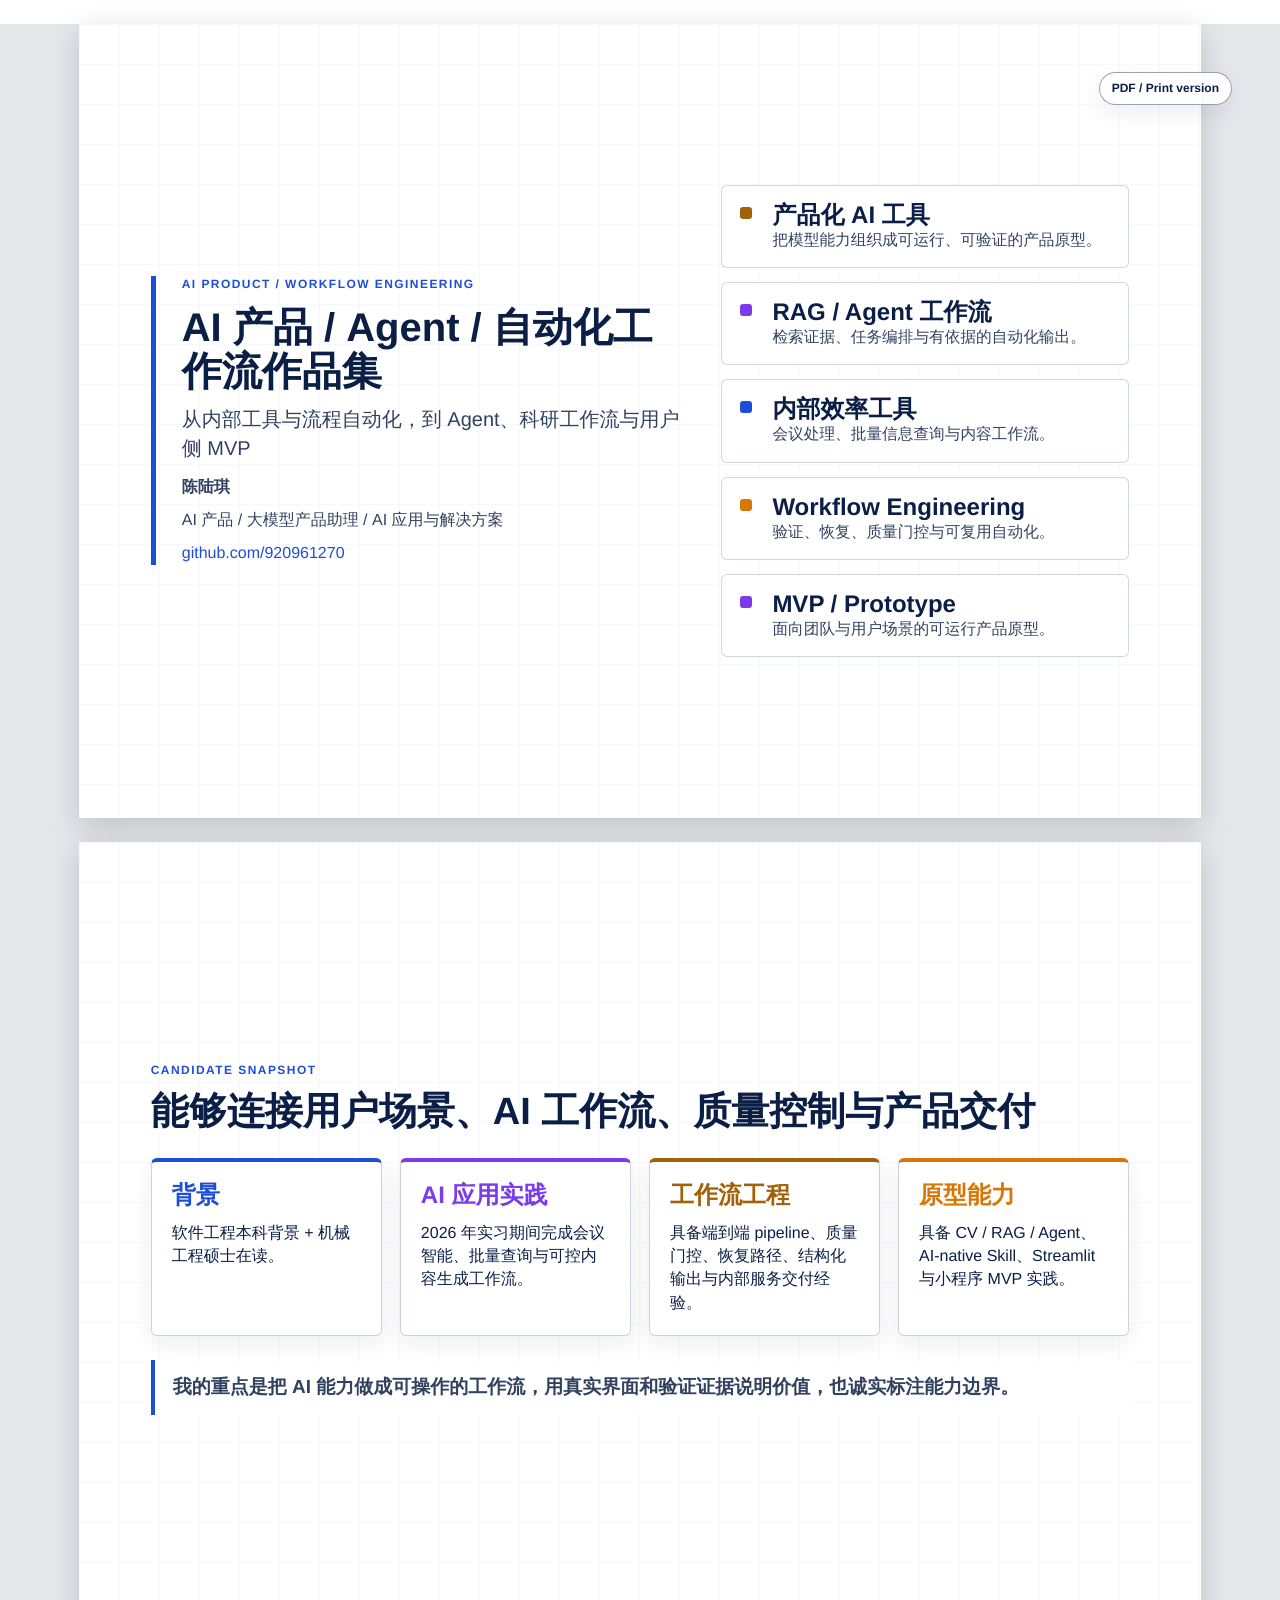
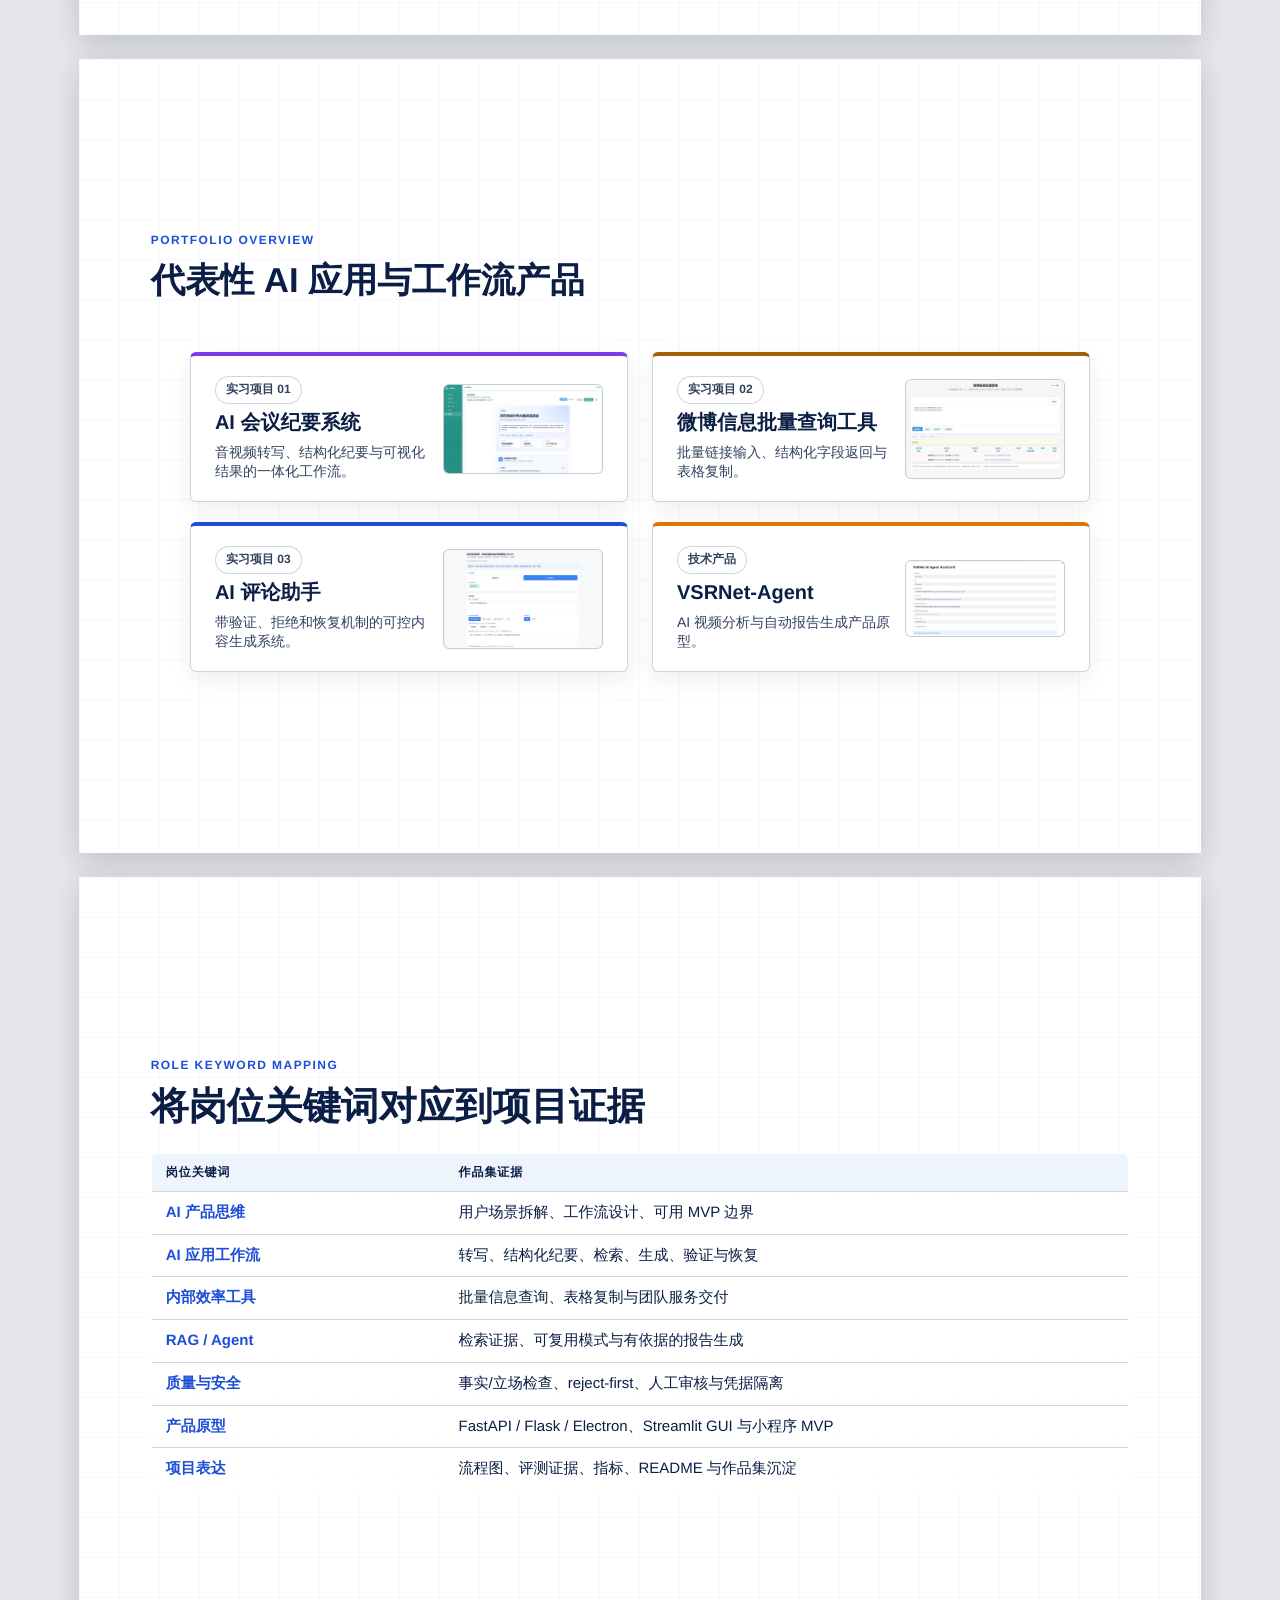
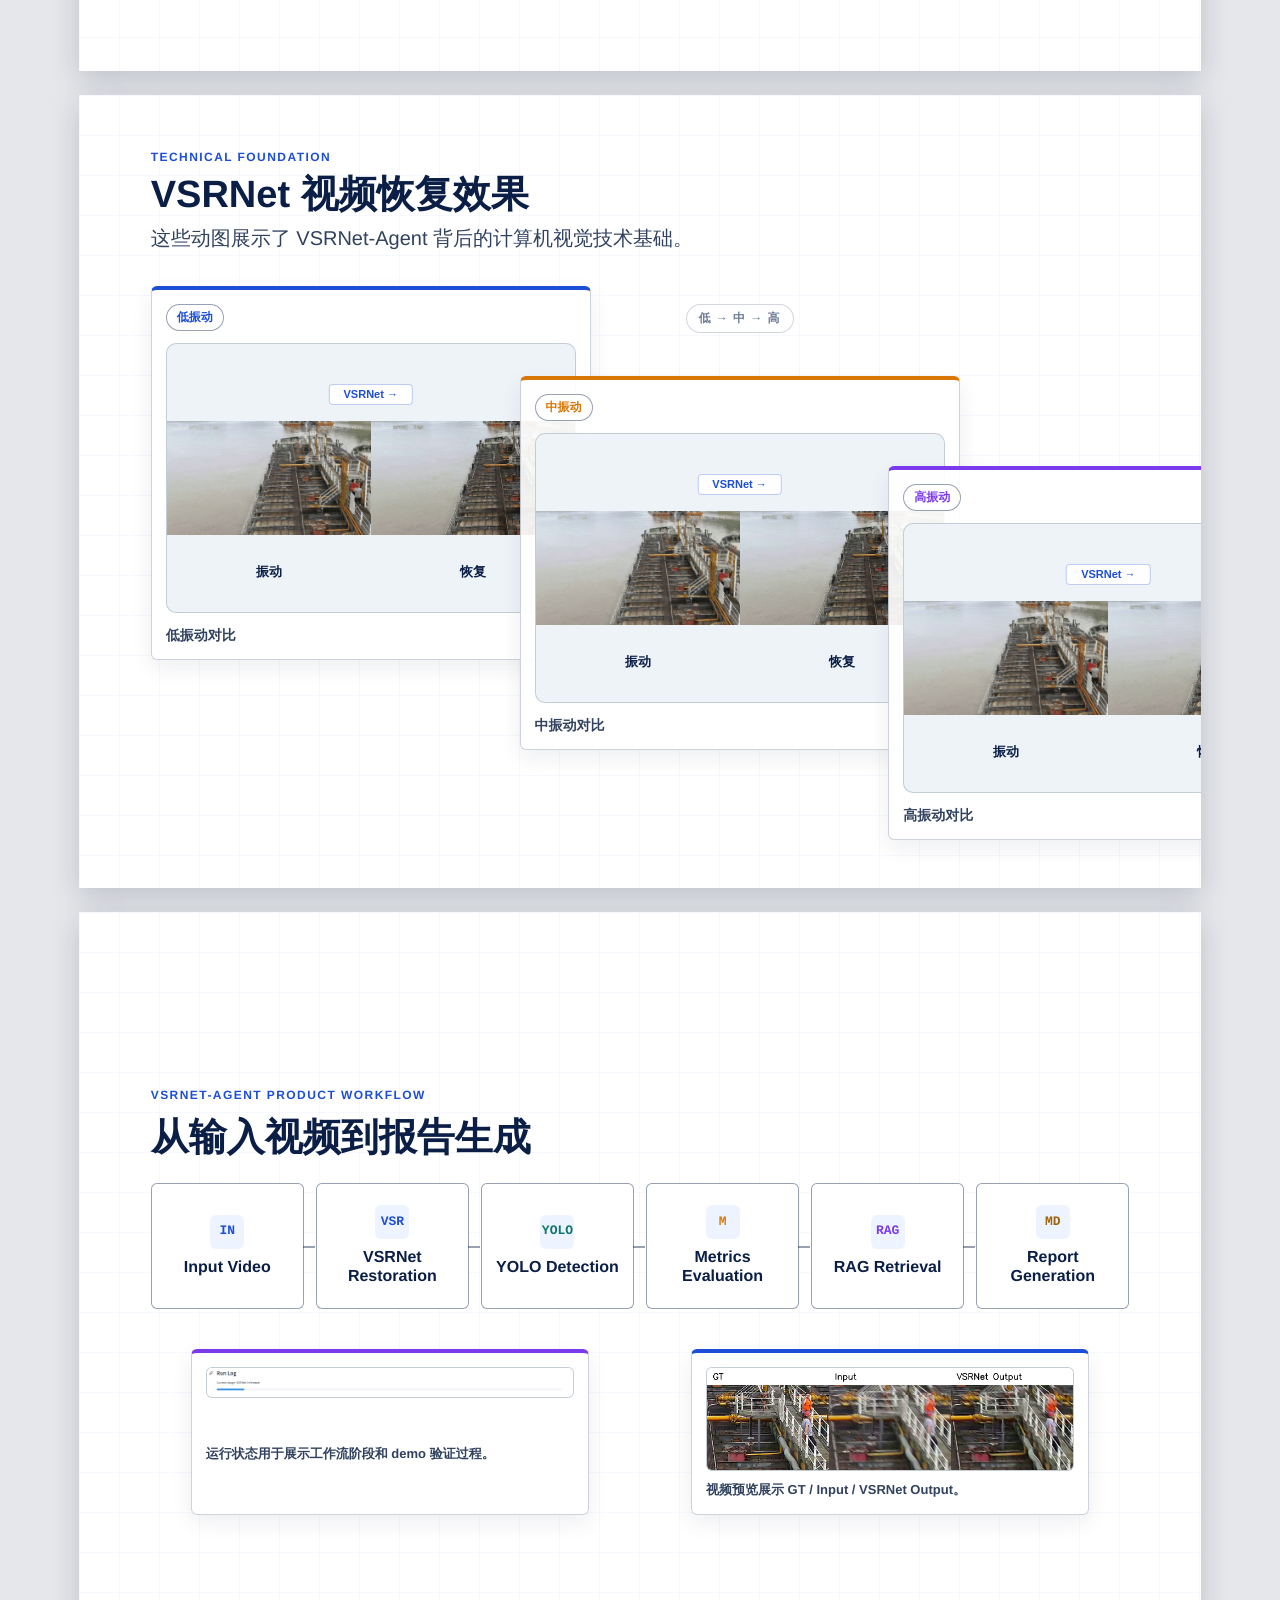
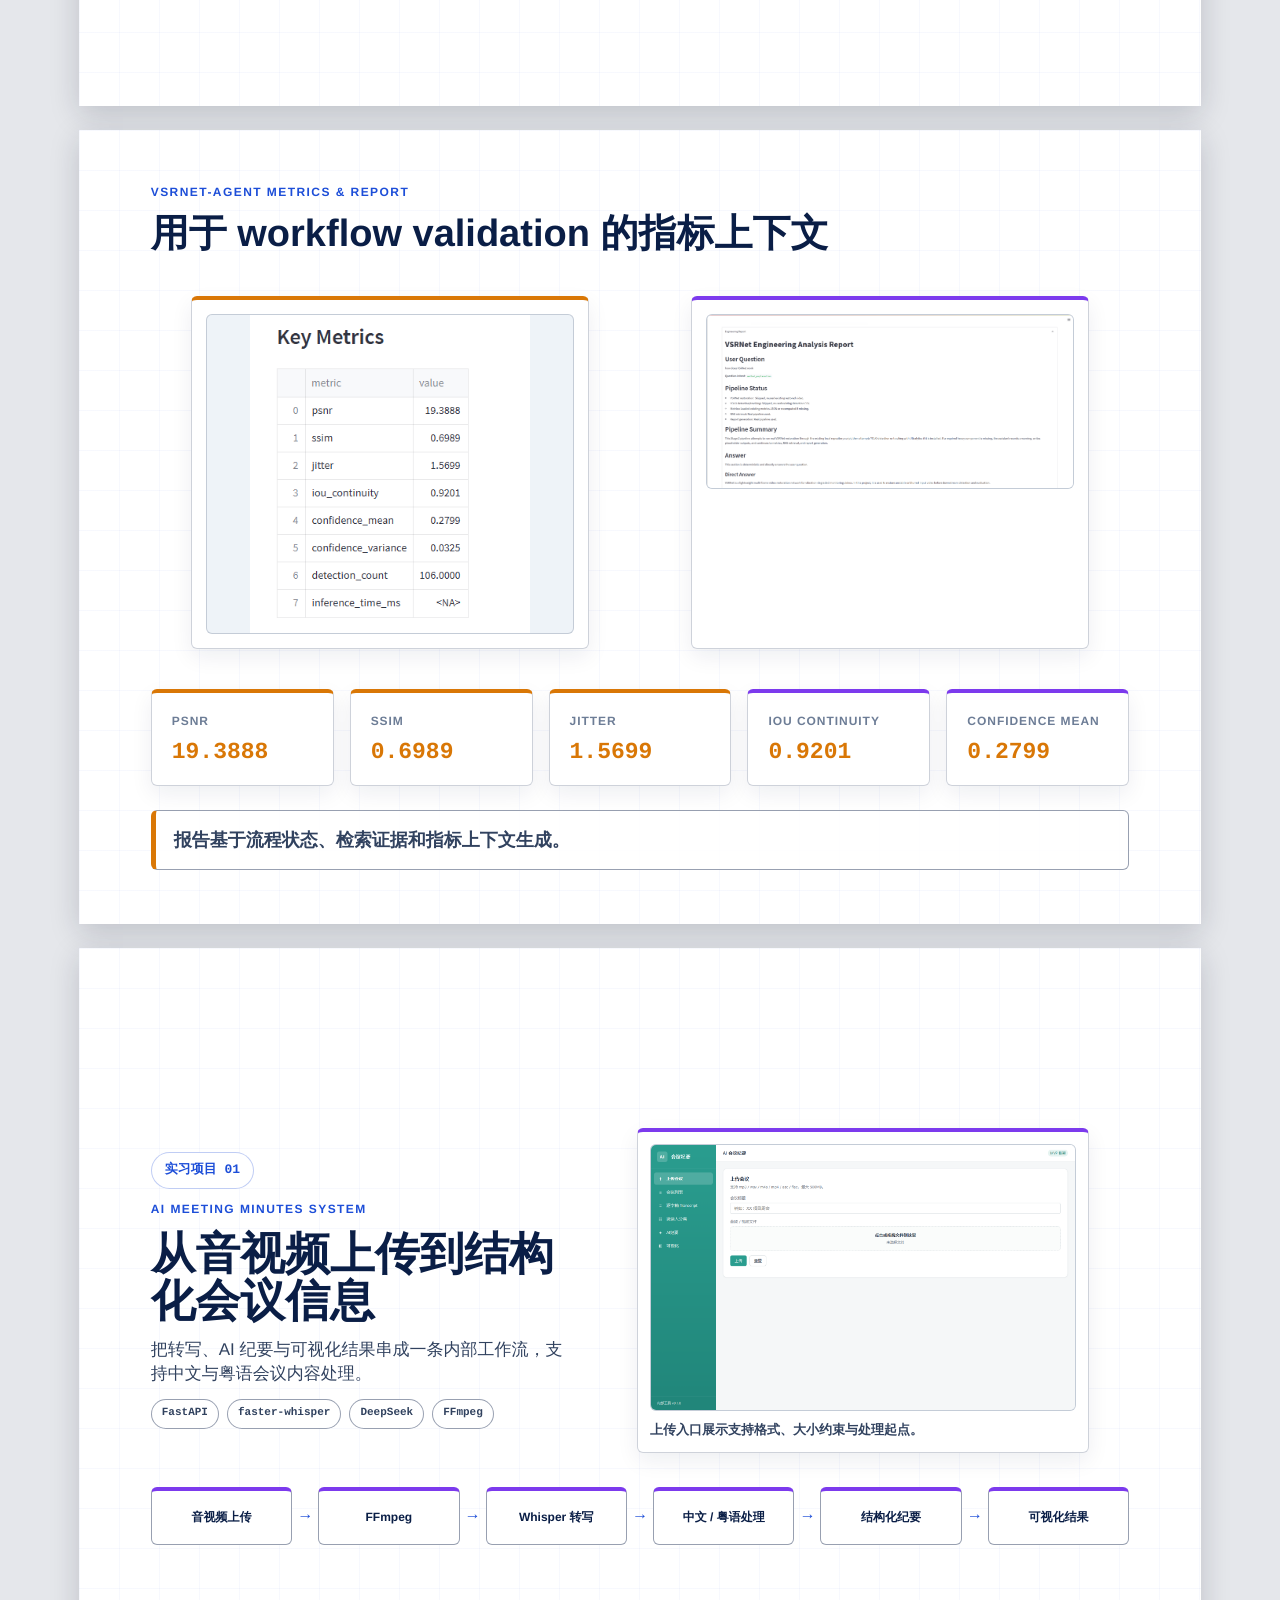
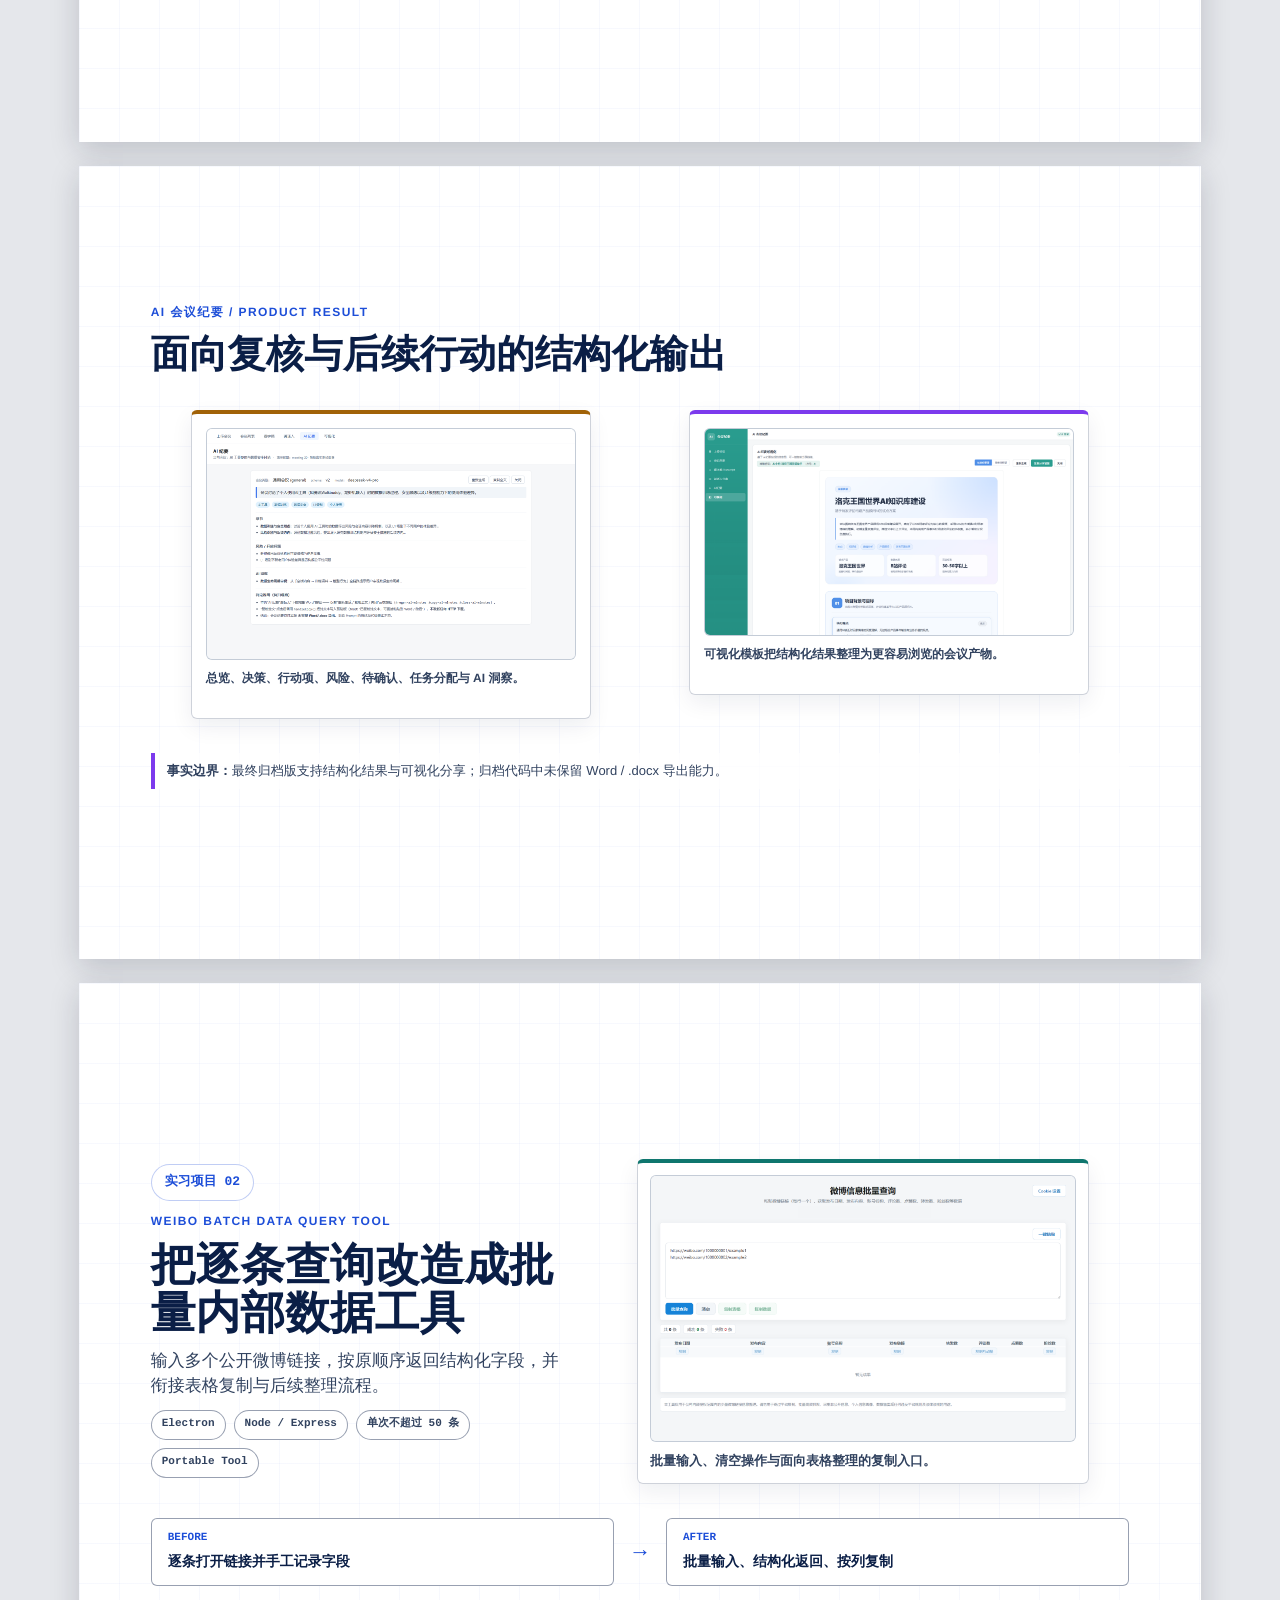
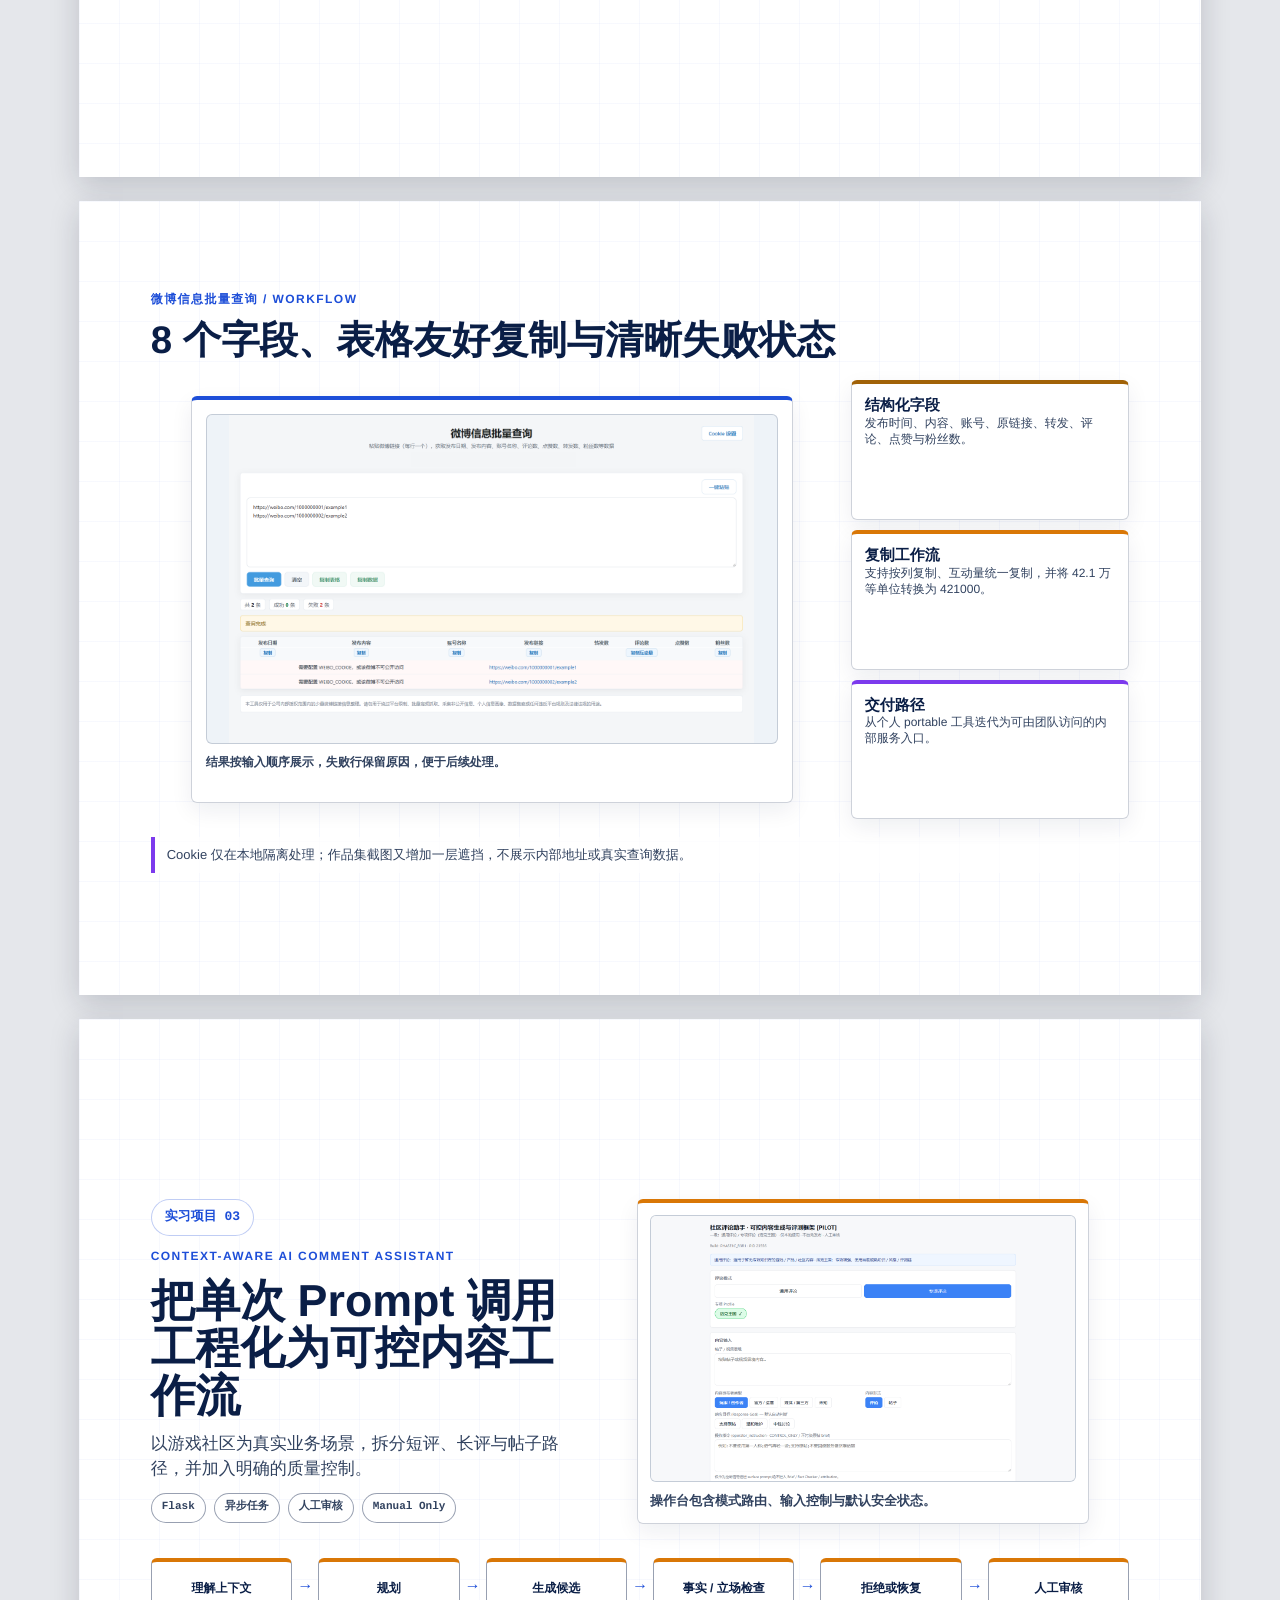
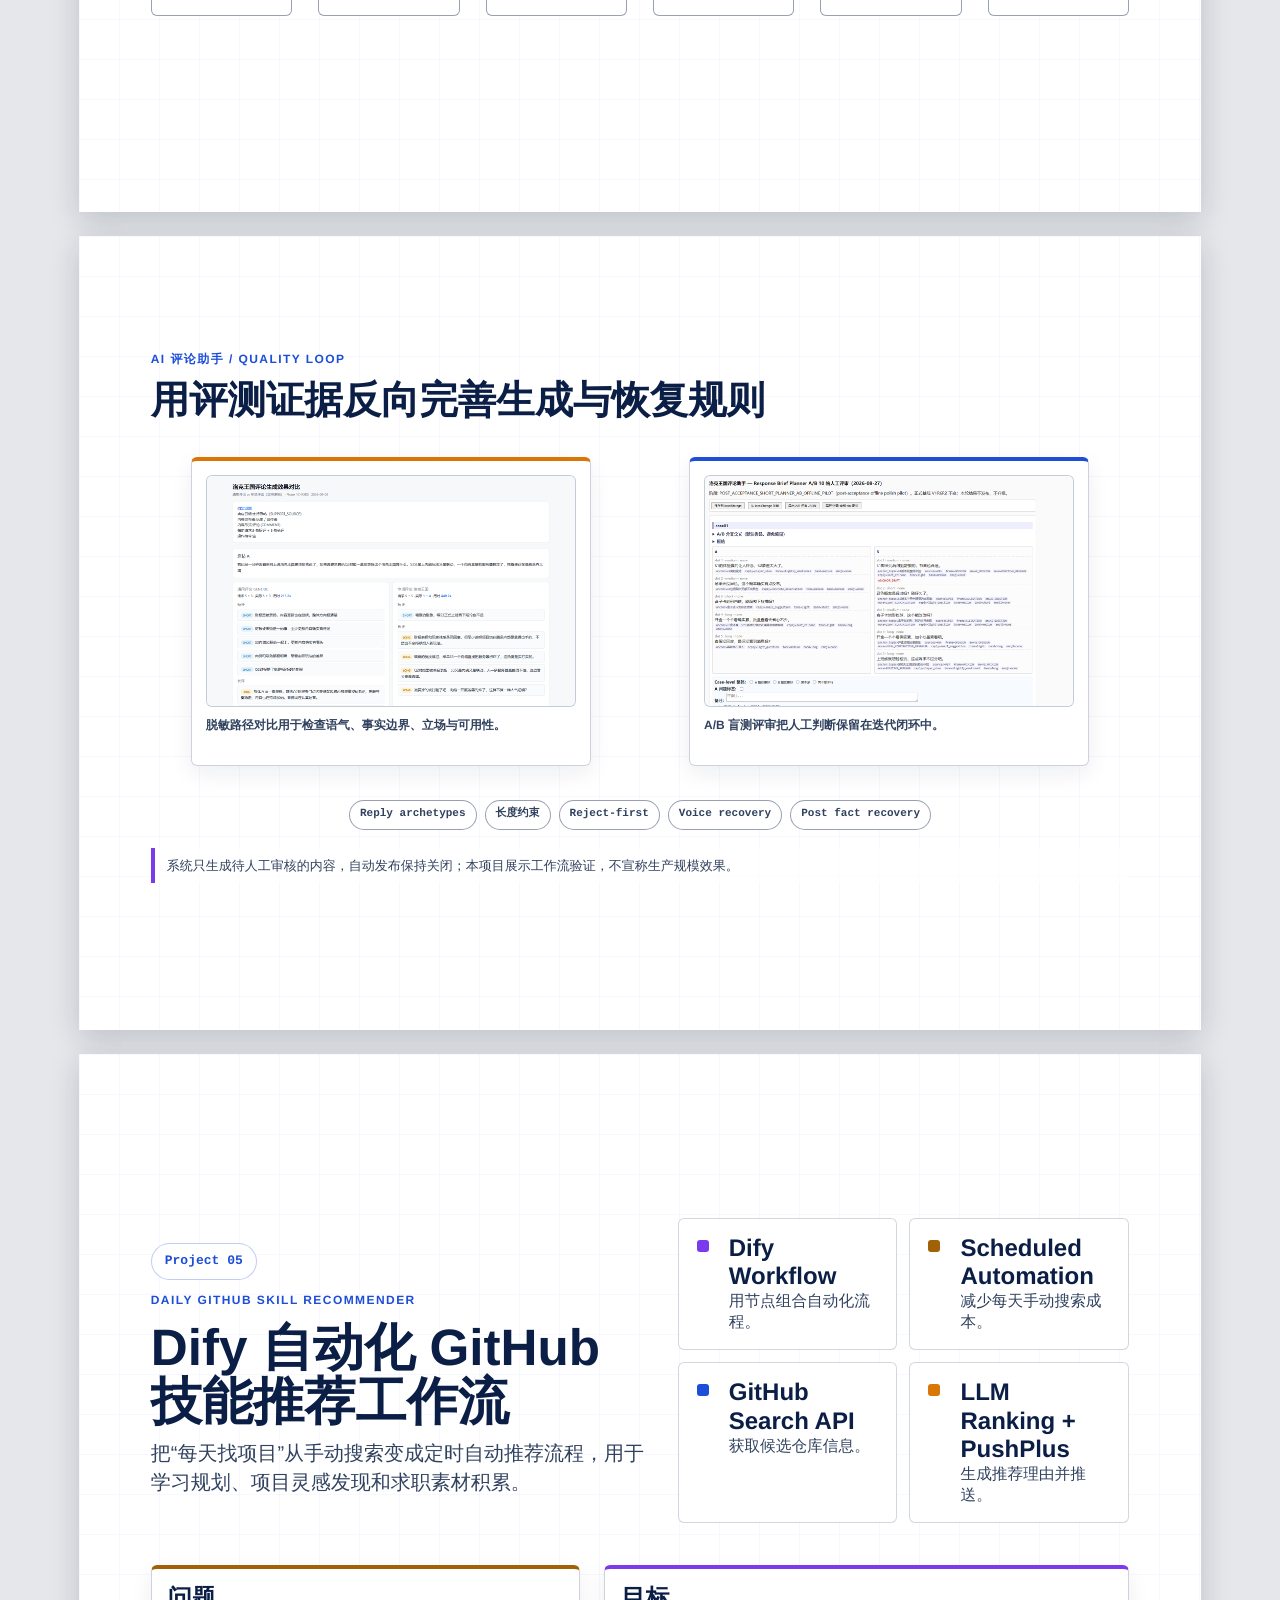
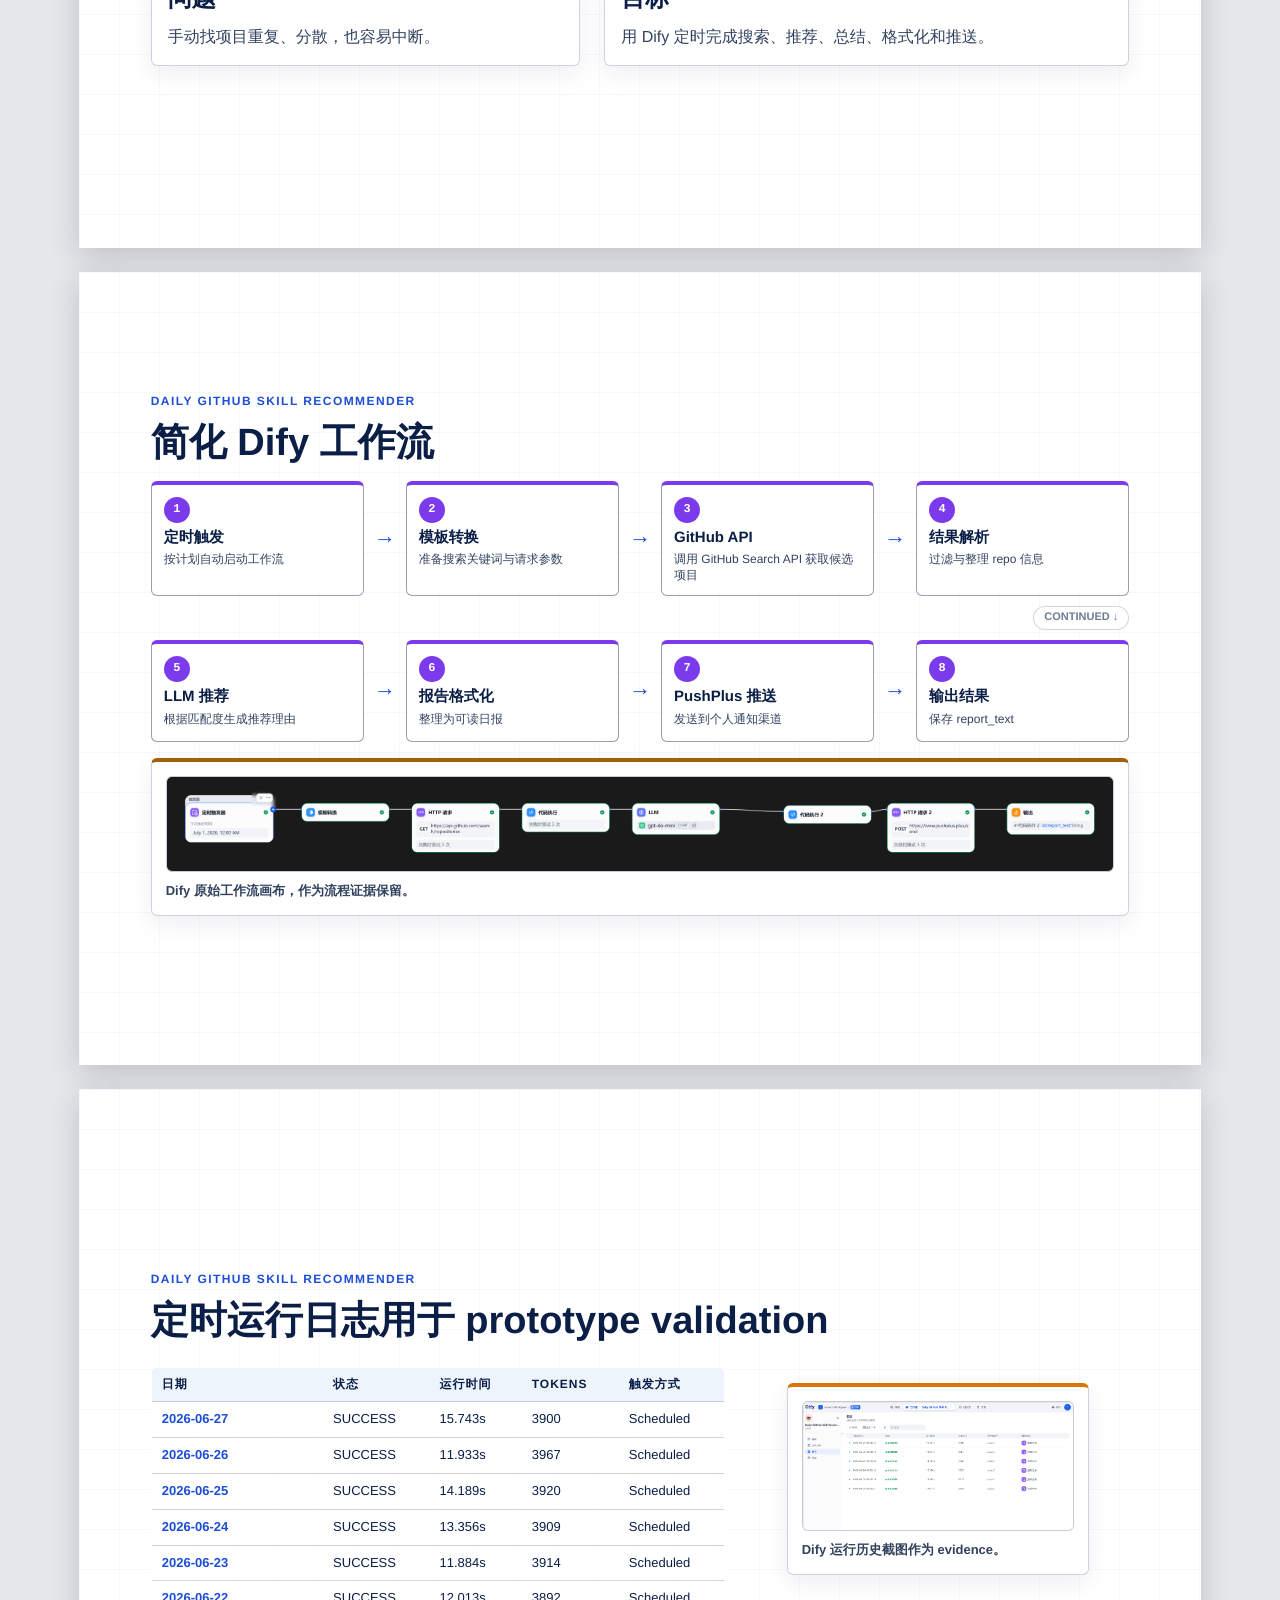
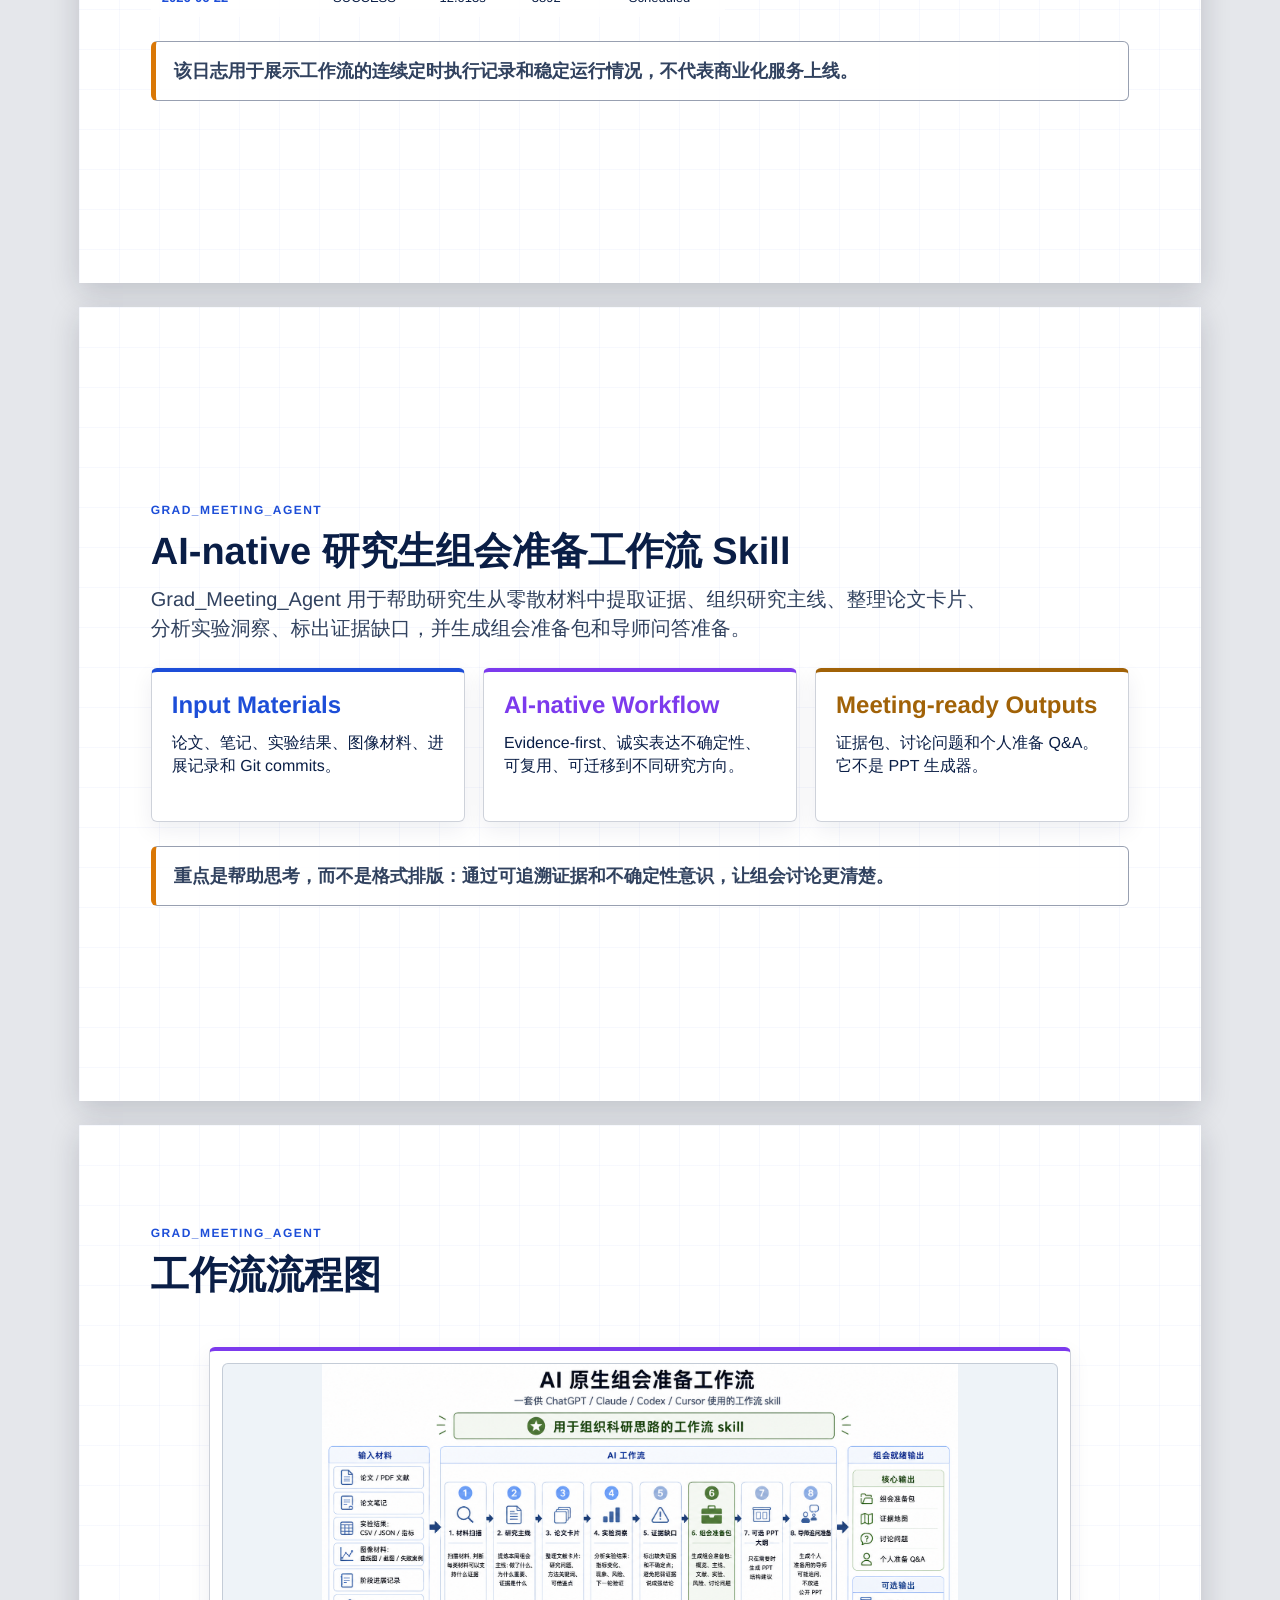
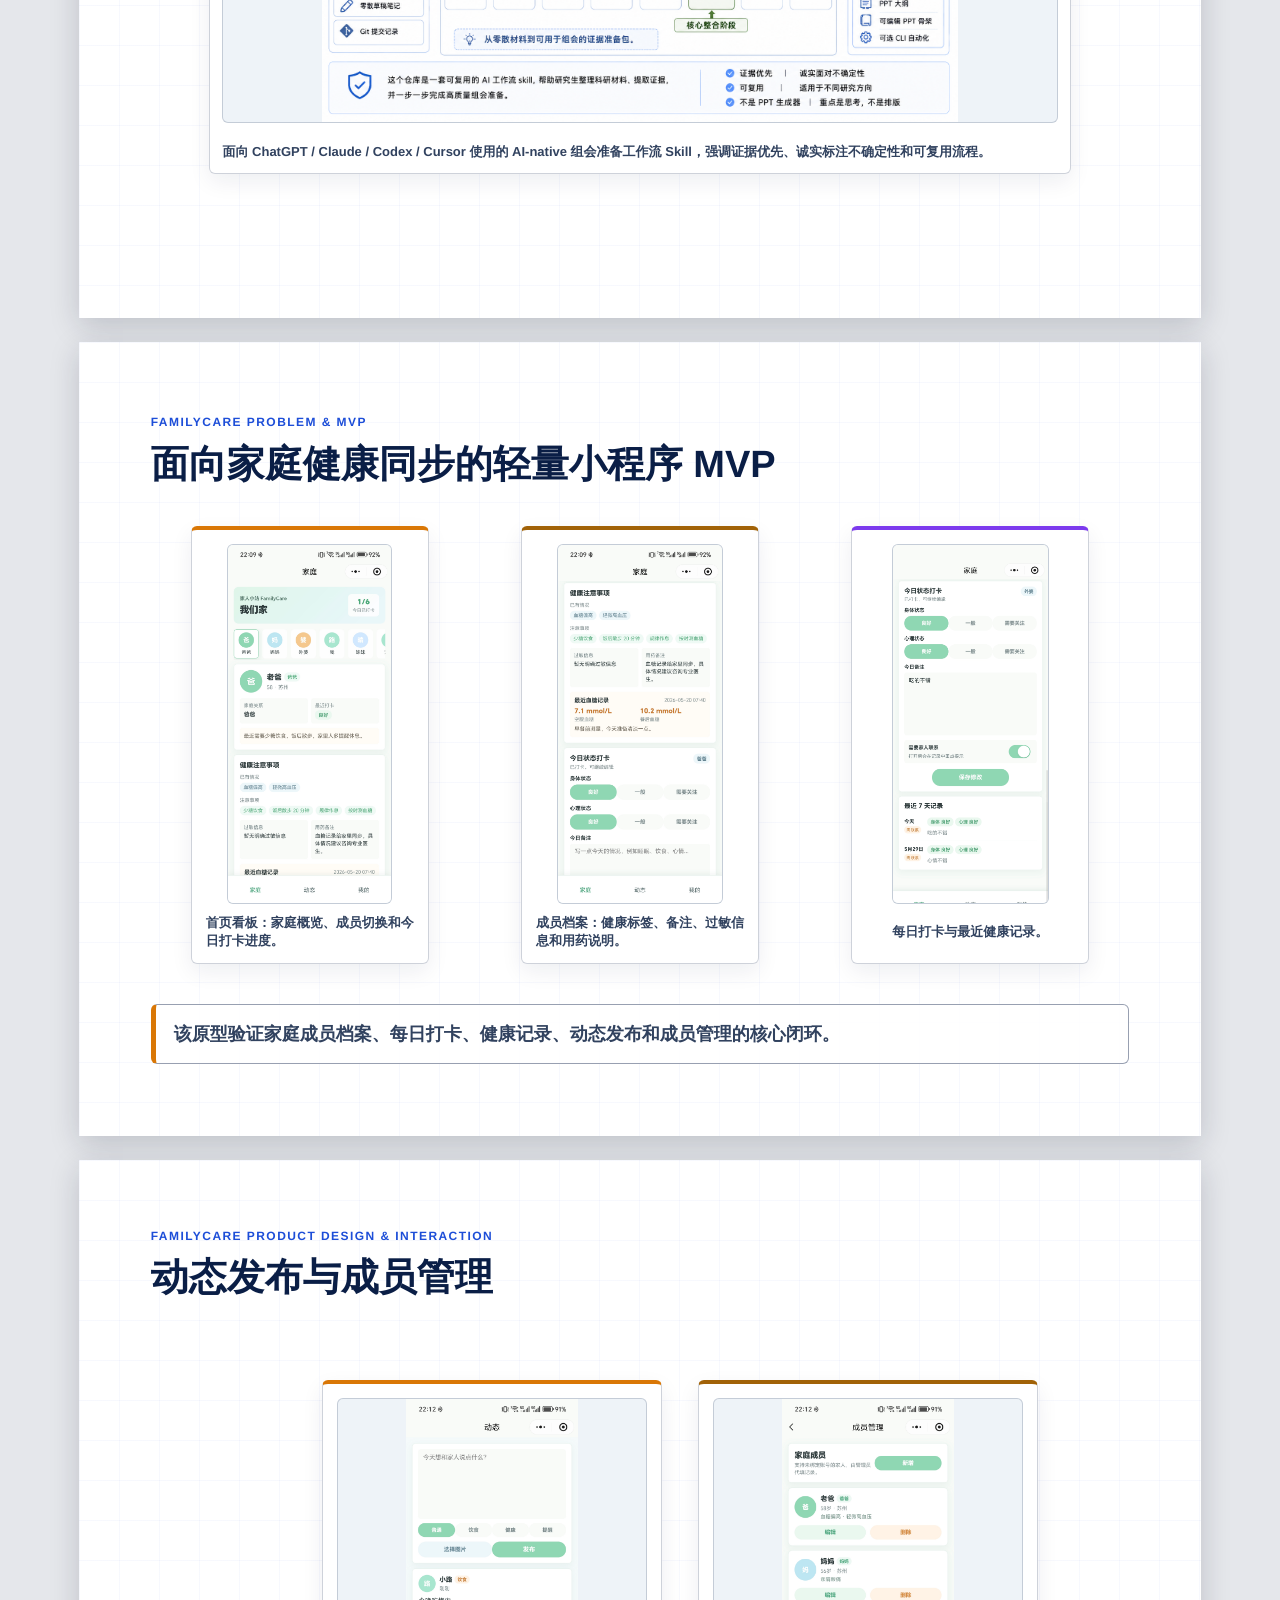
==== commit 4ce3bbb2: "Update portfolio projects and homepage positioning" ====
--- a/print.html
+++ b/print.html
@@ -1,23 +1,23 @@
-﻿<!doctype html>
+<!doctype html>
 <html lang="zh-CN" data-theme="engineering-whiteprint">
 <head>
   <meta charset="utf-8">
   <meta name="viewport" content="width=device-width, initial-scale=1">
-  <title>AI 工具产品 / RAG Agent / 自动化工作流作品集打印版 | 陈陆琪</title>
-  <meta name="description" content="面向 AI 产品、大模型产品助理、AI 工具产品、RAG Agent 与自动化工作流相关实习投递的静态 HTML 中文作品集。">
+  <title>AI 产品 / Agent / 自动化工作流作品集打印版 | 陈陆琪</title>
+  <meta name="description" content="面向 AI 产品、大模型产品、AI 应用与解决方案岗位的案例作品集，覆盖 Agent、内部效率工具、工作流工程与 MVP。">
   <link rel="stylesheet" href="assets/base.css">
   <link rel="stylesheet" href="assets/themes/engineering-whiteprint.css" id="theme-link">
   <link rel="stylesheet" href="assets/portfolio.css">
   <link rel="stylesheet" href="assets/print.css">
 </head>
 <body>
-  <main class="print-deck" aria-label="AI 工具产品 RAG Agent 与自动化工作流作品集">
+  <main class="print-deck" aria-label="AI 产品 Agent 与自动化工作流作品集">
     <div class="deck-header">
       <span>陈陆琪</span>
-      <span>AI 工具产品 / RAG Agent / 自动化工作流作品集</span>
+      <span>AI 产品 / Agent / 自动化工作流作品集</span>
     </div>
     <div class="deck-footer">
-      <span>AI 工具产品 / RAG Agent / 自动化工作流作品集</span>
+      <span>AI 产品 / Agent / 自动化工作流作品集</span>
       <span class="slide-number" aria-live="polite"></span>
     </div>
     <nav class="nav-controls" aria-label="幻灯片导航">
@@ -32,21 +32,21 @@
       <a class="language-switch" href="https://920961270.github.io/portfolio/" aria-label="切换到英文版作品集">English Version &rarr;</a>
       <div class="cover-grid">
         <div class="cover-panel stack">
-          <p class="kicker">AI 工具产品 / RAG Agent / 自动化工作流作品集</p>
-          <h1 class="title">AI 工具产品 / RAG Agent / 自动化工作流作品集</h1>
-          <p class="lede">从 AI 视频分析、自动化推荐，到 AI-native 科研工作流与用户侧 MVP</p>
+          <p class="kicker">AI Product / Workflow Engineering</p>
+          <h1 class="title">AI 产品 / Agent / 自动化工作流作品集</h1>
+          <p class="lede">从内部工具与流程自动化，到 Agent、科研工作流与用户侧 MVP</p>
           <div class="cover-meta">
             <strong>陈陆琪</strong>
-            <span>AI 产品 / 大模型产品助理 / AI 工具产品实习候选人</span>
+            <span>AI 产品 / 大模型产品助理 / AI 应用与解决方案</span>
             <a class="source-link" href="https://github.com/920961270">github.com/920961270</a>
           </div>
         </div>
         <div class="signal-board">
-          <div class="signal accent-eng"><div><h3>AI 工具产品</h3><p class="dim">把 AI 能力组织成可运行、可验证的工具产品原型。</p></div></div>
-          <div class="signal accent-rag"><div><h3>RAG / Agent 工作流</h3><p class="dim">检索证据、工作流模式和有依据的自动报告生成。</p></div></div>
-          <div class="signal accent-cv"><div><h3>自动化工作流</h3><p class="dim">基于 Dify 的定时触发、GitHub API、LLM 推荐与推送。</p></div></div>
-          <div class="signal accent-metric"><div><h3>AI-native Skill</h3><p class="dim">面向科研组会准备的证据优先工作流 Skill。</p></div></div>
-          <div class="signal accent-rag"><div><h3>MVP 原型</h3><p class="dim">面向家庭健康记录与关心同步的小程序 MVP。</p></div></div>
+          <div class="signal accent-eng"><div><h3>产品化 AI 工具</h3><p class="dim">把模型能力组织成可运行、可验证的产品原型。</p></div></div>
+          <div class="signal accent-rag"><div><h3>RAG / Agent 工作流</h3><p class="dim">检索证据、任务编排与有依据的自动化输出。</p></div></div>
+          <div class="signal accent-cv"><div><h3>内部效率工具</h3><p class="dim">会议处理、批量信息查询与内容工作流。</p></div></div>
+          <div class="signal accent-metric"><div><h3>Workflow Engineering</h3><p class="dim">验证、恢复、质量门控与可复用自动化。</p></div></div>
+          <div class="signal accent-rag"><div><h3>MVP / Prototype</h3><p class="dim">面向团队与用户场景的可运行产品原型。</p></div></div>
         </div>
         <p class="browse-hint">使用 &larr; / &rarr; 键，或点击导航按钮浏览。</p>
       </div>
@@ -56,38 +56,38 @@
     <section class="slide" data-title="候选人概览">
       <div class="stack">
         <p class="kicker">Candidate Snapshot</p>
-        <h2 class="title">能够连接用户场景、AI 工作流、指标评估、自动化执行和项目表达</h2>
+        <h2 class="title">能够连接用户场景、AI 工作流、质量控制与产品交付</h2>
       </div>
       <div class="grid g4">
         <div class="card snapshot-card accent-card accent-cv"><h3>背景</h3><p>软件工程本科背景 + 机械工程硕士在读。</p></div>
-        <div class="card snapshot-card accent-card accent-rag"><h3>AI 项目实践</h3><p>具备 CV / RAG / Agent 项目实践和自动报告生成经验。</p></div>
-        <div class="card snapshot-card accent-card accent-eng"><h3>自动化实践</h3><p>Dify 定时工作流、GitHub API、LLM 推荐和 PushPlus 推送。</p></div>
-        <div class="card snapshot-card accent-card accent-metric"><h3>原型能力</h3><p>AI-native Skill 设计与小程序 MVP 实现经验。</p></div>
-      </div>
-      <p class="quote-line">我的重点是把 AI 能力做成可操作的工作流、可验证的原型证据和适合表达的项目作品。</p>
+        <div class="card snapshot-card accent-card accent-rag"><h3>AI 应用实践</h3><p>2026 年实习期间完成会议智能、批量查询与可控内容生成工作流。</p></div>
+        <div class="card snapshot-card accent-card accent-eng"><h3>工作流工程</h3><p>具备端到端 pipeline、质量门控、恢复路径、结构化输出与内部服务交付经验。</p></div>
+        <div class="card snapshot-card accent-card accent-metric"><h3>原型能力</h3><p>具备 CV / RAG / Agent、AI-native Skill、Streamlit 与小程序 MVP 实践。</p></div>
+      </div>
+      <p class="quote-line">我的重点是把 AI 能力做成可操作的工作流，用真实界面和验证证据说明价值，也诚实标注能力边界。</p>
     </section>
 
     <section class="slide portfolio-overview-slide" data-title="作品集概览">
       <div class="stack">
         <p class="kicker">Portfolio Overview</p>
-        <h2 class="title">四个项目覆盖 AI 工具、自动化、Skill 与 MVP</h2>
+        <h2 class="title">代表性 AI 应用与工作流产品</h2>
       </div>
       <div class="project-grid portfolio-four">
         <article class="card project-card accent-card accent-rag">
-          <div class="project-copy"><span class="pill">Project 1</span><h3>VSRNet-Agent</h3><p>AI 视频分析与自动报告生成产品原型。</p></div>
-          <img class="project-shot wide-shot" src="assets/images/vsrnet_agent/01_homepage_overview.png" alt="VSRNet-Agent 首页概览">
+          <div class="project-copy"><span class="pill">实习项目 01</span><h3>AI 会议纪要系统</h3><p>音视频转写、结构化纪要与可视化结果的一体化工作流。</p></div>
+          <img class="project-shot wide-shot" src="assets/internship/meeting_minutes/06.png" alt="AI 会议纪要可视化结果">
         </article>
         <article class="card project-card accent-card accent-eng">
-          <div class="project-copy"><span class="pill">Project 2</span><h3>Daily GitHub Skill Recommender</h3><p>Dify 自动化 GitHub 技能推荐工作流。</p></div>
-          <img class="project-shot wide-shot" src="assets/images/dify/dify_run_log.png" alt="Dify 定时运行日志">
+          <div class="project-copy"><span class="pill">实习项目 02</span><h3>微博信息批量查询工具</h3><p>批量链接输入、结构化字段返回与表格复制。</p></div>
+          <img class="project-shot wide-shot" src="assets/internship/weibo/wb_03_after_query_public.png" alt="微博批量查询结果与失败状态">
         </article>
         <article class="card project-card accent-card accent-cv">
-          <div class="project-copy"><span class="pill">Project 3</span><h3>Grad_Meeting_Agent</h3><p>AI-native 研究生组会准备工作流 Skill。</p></div>
-          <img class="project-shot wide-shot" src="assets/images/skill/grad_meeting_agent_cn.png" alt="Grad Meeting Agent 中文流程图">
+          <div class="project-copy"><span class="pill">实习项目 03</span><h3>AI 评论助手</h3><p>带验证、拒绝和恢复机制的可控内容生成系统。</p></div>
+          <img class="project-shot wide-shot" src="assets/internship/comment_assistant/cm_01_home.png" alt="AI 评论助手操作台">
         </article>
         <article class="card project-card accent-card accent-metric">
-          <div class="project-copy"><span class="pill">Project 4</span><h3>FamilyCare 家人小站</h3><p>家庭健康记录与关心同步小程序 MVP。</p></div>
-          <img class="project-shot phone-shot" src="assets/images/familycare/01_home_dashboard.jpg" alt="FamilyCare 首页看板">
+          <div class="project-copy"><span class="pill">技术产品</span><h3>VSRNet-Agent</h3><p>AI 视频分析与自动报告生成产品原型。</p></div>
+          <img class="project-shot wide-shot" src="assets/images/vsrnet_agent/01_homepage_overview.png" alt="VSRNet-Agent 首页概览">
         </article>
       </div>
     </section>
@@ -100,18 +100,18 @@
       <table class="mapping-table" aria-label="岗位关键词映射">
         <thead><tr><th>岗位关键词</th><th>作品集证据</th></tr></thead>
         <tbody>
-          <tr><td>AI 产品思维</td><td>用户场景拆解、功能流程设计、MVP 验证</td></tr>
-          <tr><td>RAG / Agent</td><td>检索证据、工作流模式、自动报告生成</td></tr>
-          <tr><td>自动化工作流</td><td>Dify 定时触发、GitHub API、LLM 推荐、PushPlus 推送</td></tr>
-          <tr><td>AI-native Skill</td><td>面向 ChatGPT / Claude / Codex / Cursor 的可复用工作流 Skill</td></tr>
-          <tr><td>计算机视觉</td><td>VSRNet 视频恢复、结果预览、下游检测评估</td></tr>
-          <tr><td>产品原型</td><td>Streamlit GUI、小程序 MVP、HTML 作品集</td></tr>
-          <tr><td>项目表达</td><td>流程图、运行日志、指标表格、README/作品集沉淀</td></tr>
+          <tr><td>AI 产品思维</td><td>用户场景拆解、工作流设计、可用 MVP 边界</td></tr>
+          <tr><td>AI 应用工作流</td><td>转写、结构化纪要、检索、生成、验证与恢复</td></tr>
+          <tr><td>内部效率工具</td><td>批量信息查询、表格复制与团队服务交付</td></tr>
+          <tr><td>RAG / Agent</td><td>检索证据、可复用模式与有依据的报告生成</td></tr>
+          <tr><td>质量与安全</td><td>事实/立场检查、reject-first、人工审核与凭据隔离</td></tr>
+          <tr><td>产品原型</td><td>FastAPI / Flask / Electron、Streamlit GUI 与小程序 MVP</td></tr>
+          <tr><td>项目表达</td><td>流程图、评测证据、指标、README 与作品集沉淀</td></tr>
         </tbody>
       </table>
     </section>
 
-    <section class="slide" data-title="VSRNet 技术底座">
+    <section class="slide vsr-foundation-slide" data-title="VSRNet 技术底座">
       <div class="stack">
         <p class="kicker">Technical Foundation</p>
         <h2 class="title">VSRNet 视频恢复效果</h2>
@@ -162,7 +162,7 @@
       </div>
     </section>
 
-    <section class="slide" data-title="VSRNet-Agent 指标与报告">
+    <section class="slide vsr-metrics-slide" data-title="VSRNet-Agent 指标与报告">
       <div class="stack">
         <p class="kicker">VSRNet-Agent Metrics &amp; Report</p>
         <h2 class="title">用于 workflow validation 的指标上下文</h2>
@@ -181,10 +181,133 @@
       <p class="callout">报告基于流程状态、检索证据和指标上下文生成。</p>
     </section>
 
+    <section class="slide project-divider-slide internship-divider meeting-divider" data-title="AI 会议纪要系统">
+      <div class="internship-divider-layout">
+        <div class="divider-main stack">
+          <span class="project-pill">实习项目 01</span>
+          <p class="kicker">AI Meeting Minutes System</p>
+          <h2 class="title">从音视频上传到结构化会议信息</h2>
+          <p class="lede">把转写、AI 纪要与可视化结果串成一条内部工作流，支持中文与粤语会议内容处理。</p>
+          <div class="feature-chip-row">
+            <span>FastAPI</span><span>faster-whisper</span><span>DeepSeek</span><span>FFmpeg</span>
+          </div>
+        </div>
+        <figure class="card image-card case-hero-card accent-card accent-rag">
+          <img class="wide-shot" src="assets/internship/meeting_minutes/mm_01_home.png" alt="AI 会议纪要上传入口">
+          <figcaption>上传入口展示支持格式、大小约束与处理起点。</figcaption>
+        </figure>
+      </div>
+      <div class="case-workflow" aria-label="AI 会议纪要工作流">
+        <span>音视频上传</span><b>&rarr;</b><span>FFmpeg</span><b>&rarr;</b><span>Whisper 转写</span><b>&rarr;</b><span>中文 / 粤语处理</span><b>&rarr;</b><span>结构化纪要</span><b>&rarr;</b><span>可视化结果</span>
+      </div>
+    </section>
+
+    <section class="slide internship-result-slide meeting-result-slide" data-title="会议纪要产品结果">
+      <div class="stack">
+        <p class="kicker">AI 会议纪要 / Product Result</p>
+        <h2 class="title">面向复核与后续行动的结构化输出</h2>
+      </div>
+      <div class="case-split">
+        <figure class="card image-card accent-card accent-eng">
+          <img class="wide-shot internship-shot" src="assets/internship/meeting_minutes/mm_05_ai_minutes_meeting20.png" alt="结构化 AI 会议纪要结果">
+          <figcaption>总览、决策、行动项、风险、待确认、任务分配与 AI 洞察。</figcaption>
+        </figure>
+        <figure class="card image-card accent-card accent-rag">
+          <img class="wide-shot internship-shot" src="assets/internship/meeting_minutes/06.png" alt="AI 会议纪要可视化结果">
+          <figcaption>可视化模板把结构化结果整理为更容易浏览的会议产物。</figcaption>
+        </figure>
+      </div>
+      <p class="case-boundary"><strong>事实边界：</strong>最终归档版支持结构化结果与可视化分享；归档代码中未保留 Word / .docx 导出能力。</p>
+    </section>
+
+    <section class="slide project-divider-slide internship-divider weibo-divider" data-title="微博信息批量查询工具">
+      <div class="internship-divider-layout">
+        <div class="divider-main stack">
+          <span class="project-pill">实习项目 02</span>
+          <p class="kicker">Weibo Batch Data Query Tool</p>
+          <h2 class="title">把逐条查询改造成批量内部数据工具</h2>
+          <p class="lede">输入多个公开微博链接，按原顺序返回结构化字段，并衔接表格复制与后续整理流程。</p>
+          <div class="feature-chip-row">
+            <span>Electron</span><span>Node / Express</span><span>单次不超过 50 条</span><span>Portable Tool</span>
+          </div>
+        </div>
+        <figure class="card image-card case-hero-card accent-card accent-eng">
+          <img class="wide-shot" src="assets/internship/weibo/wb_02_input_filled_public.png" alt="微博批量查询示例链接输入">
+          <figcaption>批量输入、清空操作与面向表格整理的复制入口。</figcaption>
+        </figure>
+      </div>
+      <div class="before-after-strip">
+        <div><small>Before</small><strong>逐条打开链接并手工记录字段</strong></div>
+        <b>&rarr;</b>
+        <div><small>After</small><strong>批量输入、结构化返回、按列复制</strong></div>
+      </div>
+    </section>
+
+    <section class="slide internship-result-slide weibo-result-slide" data-title="微博工具工作流与价值">
+      <div class="stack">
+        <p class="kicker">微博信息批量查询 / Workflow</p>
+        <h2 class="title">8 个字段、表格友好复制与清晰失败状态</h2>
+      </div>
+      <div class="product-evidence-layout">
+        <figure class="card image-card accent-card accent-cv">
+          <img class="wide-shot internship-shot" src="assets/internship/weibo/wb_03_after_query_public.png" alt="微博批量查询结构化结果与失败状态">
+          <figcaption>结果按输入顺序展示，失败行保留原因，便于后续处理。</figcaption>
+        </figure>
+        <div class="evidence-rail">
+          <div class="card accent-card accent-eng"><h3>结构化字段</h3><p>发布时间、内容、账号、原链接、转发、评论、点赞与粉丝数。</p></div>
+          <div class="card accent-card accent-metric"><h3>复制工作流</h3><p>支持按列复制、互动量统一复制，并将 42.1 万等单位转换为 421000。</p></div>
+          <div class="card accent-card accent-rag"><h3>交付路径</h3><p>从个人 portable 工具迭代为可由团队访问的内部服务入口。</p></div>
+        </div>
+      </div>
+      <p class="case-boundary">Cookie 仅在本地隔离处理；作品集截图又增加一层遮挡，不展示内部地址或真实查询数据。</p>
+    </section>
+
+    <section class="slide project-divider-slide internship-divider comment-divider" data-title="AI 评论助手">
+      <div class="internship-divider-layout">
+        <div class="divider-main stack">
+          <span class="project-pill">实习项目 03</span>
+          <p class="kicker">Context-Aware AI Comment Assistant</p>
+          <h2 class="title">把单次 Prompt 调用工程化为可控内容工作流</h2>
+          <p class="lede">以游戏社区为真实业务场景，拆分短评、长评与帖子路径，并加入明确的质量控制。</p>
+          <div class="feature-chip-row">
+            <span>Flask</span><span>异步任务</span><span>人工审核</span><span>Manual Only</span>
+          </div>
+        </div>
+        <figure class="card image-card case-hero-card accent-card accent-metric">
+          <img class="wide-shot" src="assets/internship/comment_assistant/cm_01_home.png" alt="AI 评论助手操作台">
+          <figcaption>操作台包含模式路由、输入控制与默认安全状态。</figcaption>
+        </figure>
+      </div>
+      <div class="case-workflow quality-workflow" aria-label="AI 评论助手质量工作流">
+        <span>理解上下文</span><b>&rarr;</b><span>规划</span><b>&rarr;</b><span>生成候选</span><b>&rarr;</b><span>事实 / 立场检查</span><b>&rarr;</b><span>拒绝或恢复</span><b>&rarr;</b><span>人工审核</span>
+      </div>
+    </section>
+
+    <section class="slide internship-result-slide comment-result-slide" data-title="评论助手质量闭环">
+      <div class="stack">
+        <p class="kicker">AI 评论助手 / Quality Loop</p>
+        <h2 class="title">用评测证据反向完善生成与恢复规则</h2>
+      </div>
+      <div class="case-split">
+        <figure class="card image-card accent-card accent-metric">
+          <img class="wide-shot internship-shot" src="assets/internship/comment_assistant/cm_04_realuse_R3R5_comparison.png" alt="脱敏后的通用与专项路径结果对比">
+          <figcaption>脱敏路径对比用于检查语气、事实边界、立场与可用性。</figcaption>
+        </figure>
+        <figure class="card image-card accent-card accent-cv">
+          <img class="wide-shot internship-shot" src="assets/internship/comment_assistant/cm_05_realuse_AB_review.png" alt="脱敏后的 A B 盲测人工评审界面">
+          <figcaption>A/B 盲测评审把人工判断保留在迭代闭环中。</figcaption>
+        </figure>
+      </div>
+      <div class="feature-chip-row centered-chips">
+        <span>Reply archetypes</span><span>长度约束</span><span>Reject-first</span><span>Voice recovery</span><span>Post fact recovery</span>
+      </div>
+      <p class="case-boundary">系统只生成待人工审核的内容，自动发布保持关闭；本项目展示工作流验证，不宣称生产规模效果。</p>
+    </section>
+
     <section class="slide project-divider-slide dify-divider-slide" data-title="Dify 问题与目标">
       <div class="divider-layout">
         <div class="divider-main stack">
-          <span class="project-pill">Project 2</span>
+          <span class="project-pill">Project 05</span>
           <p class="kicker">Daily GitHub Skill Recommender</p>
           <h2 class="title">Dify 自动化 GitHub 技能推荐工作流</h2>
           <p class="lede">把“每天找项目”从手动搜索变成定时自动推荐流程，用于学习规划、项目灵感发现和求职素材积累。</p>
@@ -277,7 +400,7 @@
       </figure>
     </section>
 
-    <section class="slide" data-title="FamilyCare 问题与 MVP">
+    <section class="slide familycare-overview-slide" data-title="FamilyCare 问题与 MVP">
       <div class="stack">
         <p class="kicker">FamilyCare Problem &amp; MVP</p>
         <h2 class="title">面向家庭健康同步的轻量小程序 MVP</h2>
@@ -309,10 +432,13 @@
       <table class="mapping-table comparison-table" aria-label="项目能力对比">
         <thead><tr><th>项目</th><th>核心能力</th><th>证据</th></tr></thead>
         <tbody>
-          <tr><td>VSRNet-Agent</td><td>AI 工具产品 + RAG 报告</td><td>Streamlit GUI、指标、报告</td></tr>
-          <tr><td>Daily GitHub Skill Recommender</td><td>自动化工作流</td><td>Dify 流程、定时日志、PushPlus 推送</td></tr>
-          <tr><td>Grad_Meeting_Agent</td><td>AI-native Skill 设计</td><td>输入材料、证据优先、组会准备输出</td></tr>
-          <tr><td>FamilyCare</td><td>用户侧 MVP</td><td>小程序页面、成员管理、每日打卡、动态互动</td></tr>
+          <tr><td>AI 会议纪要</td><td>端到端 AI 应用</td><td>上传、本地转写、结构化纪要、可视化结果</td></tr>
+          <tr><td>微博信息批量查询</td><td>内部效率工具</td><td>批量输入、8 字段、复制工作流、失败可见</td></tr>
+          <tr><td>AI 评论助手</td><td>可控内容生成</td><td>质量门控、恢复路径与人工盲测</td></tr>
+          <tr><td>VSRNet-Agent</td><td>AI 工具 + RAG 报告</td><td>Streamlit GUI、CV 指标与有依据报告</td></tr>
+          <tr><td>Daily GitHub Recommender</td><td>自动化工作流</td><td>Dify 流程、定时日志与通知</td></tr>
+          <tr><td>Grad_Meeting_Agent</td><td>AI-native Skill</td><td>证据优先的科研组会工作流</td></tr>
+          <tr><td>FamilyCare</td><td>用户侧 MVP</td><td>小程序、打卡、成员与动态流程</td></tr>
         </tbody>
       </table>
     </section>
@@ -321,13 +447,13 @@
       <div class="stack closing-head">
         <p class="kicker">感谢查看</p>
         <h2 class="title">结尾总结</h2>
-        <p class="lede">这份作品集展示的是把 AI 能力放进产品流程、自动化工作流和可复用 Skill 的能力。</p>
+        <p class="lede">这份作品集展示的是把 AI 能力连接到真实工作流、质量控制、内部工具和用户侧原型。</p>
       </div>
       <div class="grid g4 closing-card-grid">
-        <div class="card snapshot-card accent-card accent-eng"><h3>AI 工具产品设计</h3><p>把 AI 流程组织成可使用、可验证、可表达的工具原型。</p></div>
-        <div class="card snapshot-card accent-card accent-rag"><h3>RAG / Agent 工作流理解</h3><p>检索证据、工作流模式复用和有依据输出。</p></div>
-        <div class="card snapshot-card accent-card accent-metric"><h3>自动化 workflow 搭建</h3><p>Dify 定时工作流、API 搜索、LLM 推荐和消息推送。</p></div>
-        <div class="card snapshot-card accent-card accent-cv"><h3>AI-native Skill 与用户场景设计</h3><p>科研组会 Skill 与用户侧 FamilyCare MVP。</p></div>
+        <div class="card snapshot-card accent-card accent-eng"><h3>AI 应用设计</h3><p>把人工流程转化为清晰、可运行的产品工作流。</p></div>
+        <div class="card snapshot-card accent-card accent-rag"><h3>RAG / Agent 思维</h3><p>让输出建立在证据、上下文、验证与恢复机制上。</p></div>
+        <div class="card snapshot-card accent-card accent-metric"><h3>内部工具交付</h3><p>连接界面、处理逻辑、结构化输出与团队访问入口。</p></div>
+        <div class="card snapshot-card accent-card accent-cv"><h3>诚实的 MVP 验证</h3><p>展示可运行证据，并明确说明项目能力边界。</p></div>
       </div>
       <div class="closing-links" aria-label="项目链接">
         <a href="https://github.com/920961270">GitHub</a>
--- a/assets/portfolio.css
+++ b/assets/portfolio.css
@@ -1853,3 +1853,419 @@
   font-size: 13px;
   line-height: 1.35;
 }
+/* Internship case studies: shared layout for real product evidence. */
+.internship-divider,
+.internship-result-slide {
+  padding-top: 72px;
+  padding-bottom: 104px;
+  gap: 18px;
+}
+
+.internship-divider-layout {
+  display: grid;
+  grid-template-columns: minmax(0, 0.88fr) minmax(440px, 1.12fr);
+  gap: 28px;
+  align-items: center;
+}
+
+.internship-divider .divider-main .title {
+  max-width: 760px;
+  font-size: clamp(34px, 3.5vw, 50px);
+  line-height: 1.06;
+}
+
+.internship-divider .lede {
+  max-width: 720px;
+  font-size: 17px;
+}
+
+.case-hero-card {
+  padding: 12px;
+}
+
+.case-hero-card .wide-shot {
+  max-height: 292px;
+  object-fit: contain;
+}
+
+.feature-chip-row {
+  display: flex;
+  flex-wrap: wrap;
+  gap: 8px;
+}
+
+.feature-chip-row span {
+  border: 1px solid var(--border-strong);
+  border-radius: 999px;
+  background: rgba(255, 255, 255, 0.88);
+  color: var(--text-2);
+  padding: 6px 10px;
+  font-family: var(--font-mono);
+  font-size: 11px;
+  font-weight: 800;
+}
+
+.case-workflow {
+  display: grid;
+  grid-template-columns: repeat(5, minmax(0, 1fr) 16px) minmax(0, 1fr);
+  align-items: center;
+  gap: 5px;
+}
+
+.case-workflow span {
+  min-height: 58px;
+  display: grid;
+  place-items: center;
+  border: 1px solid var(--border-strong);
+  border-top: 4px solid var(--accent-3);
+  border-radius: var(--radius);
+  background: rgba(255, 255, 255, 0.92);
+  padding: 8px;
+  color: var(--text-1);
+  text-align: center;
+  font-size: 12px;
+  font-weight: 800;
+}
+
+.case-workflow b {
+  color: var(--accent);
+  text-align: center;
+}
+
+
+.meeting-divider .case-workflow span {
+  border-top-color: var(--accent-3);
+}
+
+.weibo-divider .case-workflow span,
+.weibo-divider .case-hero-card {
+  border-top-color: var(--good);
+}
+
+.comment-divider .case-workflow span,
+.comment-divider .case-hero-card {
+  border-top-color: var(--metric);
+}
+
+.before-after-strip {
+  display: grid;
+  grid-template-columns: minmax(0, 1fr) 32px minmax(0, 1fr);
+  gap: 10px;
+  align-items: center;
+}
+
+.before-after-strip div {
+  min-height: 68px;
+  display: grid;
+  align-content: center;
+  gap: 4px;
+  border: 1px solid var(--border-strong);
+  border-radius: var(--radius);
+  background: rgba(255, 255, 255, 0.9);
+  padding: 12px 16px;
+}
+
+.before-after-strip small {
+  color: var(--accent);
+  font-family: var(--font-mono);
+  font-size: 11px;
+  font-weight: 900;
+  text-transform: uppercase;
+}
+
+.before-after-strip strong {
+  font-size: 14px;
+}
+
+.before-after-strip > b {
+  color: var(--accent);
+  text-align: center;
+  font-size: 22px;
+}
+
+.internship-result-slide .title {
+  font-size: clamp(30px, 3vw, 42px);
+  line-height: 1.1;
+}
+
+.case-split {
+  display: grid;
+  grid-template-columns: repeat(2, minmax(0, 1fr));
+  gap: 18px;
+  align-items: start;
+}
+
+.internship-shot {
+  max-height: 300px;
+  object-fit: contain;
+}
+
+.internship-result-slide figcaption {
+  min-height: 34px;
+  font-size: 12px;
+  line-height: 1.35;
+}
+
+.case-boundary {
+  border-left: 4px solid var(--accent-3);
+  background: rgba(255, 255, 255, 0.78);
+  color: var(--text-2);
+  padding: 9px 12px;
+  font-size: 13px;
+  line-height: 1.35;
+}
+
+.product-evidence-layout {
+  display: grid;
+  grid-template-columns: minmax(0, 1.42fr) minmax(260px, 0.58fr);
+  gap: 18px;
+  align-items: stretch;
+}
+
+.product-evidence-layout .internship-shot {
+  max-height: 330px;
+}
+
+.evidence-rail {
+  display: grid;
+  gap: 10px;
+}
+
+.evidence-rail .card {
+  min-height: 0;
+  padding: 13px;
+}
+
+.evidence-rail h3 {
+  font-size: 15px;
+}
+
+.evidence-rail p {
+  color: var(--text-2);
+  font-size: 12px;
+  line-height: 1.35;
+}
+
+.centered-chips {
+  justify-content: center;
+}
+
+.comparison-table th,
+.comparison-table td {
+  padding-top: 7px;
+  padding-bottom: 7px;
+  font-size: 12px;
+}
+
+@media (max-height: 780px) {
+  .internship-divider,
+  .internship-result-slide {
+    padding-top: 62px;
+    padding-bottom: 88px;
+    gap: 12px;
+  }
+
+  .internship-divider .divider-main .title {
+    font-size: clamp(30px, 3vw, 40px);
+  }
+
+  .internship-divider .lede {
+    font-size: 14px;
+  }
+
+  .case-hero-card .wide-shot {
+    max-height: 220px;
+  }
+
+  .case-workflow span {
+    min-height: 48px;
+    padding: 6px;
+    font-size: 11px;
+  }
+
+  .internship-shot,
+  .product-evidence-layout .internship-shot {
+    max-height: 235px;
+  }
+
+  .evidence-rail .card {
+    padding: 10px;
+  }
+
+  .evidence-rail p {
+    font-size: 11px;
+  }
+}
+
+@media (max-width: 980px) {
+  .internship-divider,
+  .internship-result-slide {
+    overflow-y: auto;
+  }
+
+  .internship-divider-layout,
+  .case-split,
+  .product-evidence-layout {
+    grid-template-columns: 1fr;
+  }
+
+  .case-workflow {
+    grid-template-columns: 1fr;
+  }
+
+  .case-workflow b {
+    display: none;
+  }
+
+  .before-after-strip {
+    grid-template-columns: 1fr;
+  }
+
+  .before-after-strip > b {
+    transform: rotate(90deg);
+  }
+
+  .evidence-rail {
+    grid-template-columns: repeat(3, minmax(0, 1fr));
+  }
+}
+/* Low-height viewport guardrails for existing media-heavy slides. */
+.vsr-metrics-slide .wide-shot {
+  max-height: 320px;
+}
+
+@media (max-height: 800px) {
+  .vsr-foundation-slide {
+    padding-top: 48px;
+    padding-bottom: 88px;
+    gap: 8px;
+  }
+
+  .vsr-foundation-slide .stack {
+    gap: 5px;
+  }
+
+  .vsr-foundation-slide .stepped-gif-layout {
+    width: min(1160px, calc(100% - 32px));
+    height: 470px;
+    margin-top: 2px;
+  }
+
+  .vsr-foundation-slide .step-card {
+    width: 380px;
+    min-height: 270px;
+  }
+
+  .vsr-foundation-slide .step-mid {
+    top: 58px;
+  }
+
+  .vsr-foundation-slide .step-high {
+    top: 116px;
+  }
+
+  .vsr-foundation-slide .gif-card {
+    min-height: 270px;
+    gap: 7px;
+    padding: 10px;
+  }
+
+  .vsr-foundation-slide .gif-frame {
+    height: 205px;
+  }
+
+  .vsr-foundation-slide figcaption {
+    font-size: 12px;
+  }
+
+  .vsr-metrics-slide {
+    padding-top: 54px;
+    padding-bottom: 88px;
+    gap: 10px;
+  }
+
+  .vsr-metrics-slide .stack {
+    gap: 6px;
+  }
+
+  .vsr-metrics-slide .wide-shot {
+    max-height: 185px;
+  }
+
+  .vsr-metrics-slide .image-card {
+    padding: 9px;
+  }
+
+  .vsr-metrics-slide .compact-metrics .metric-card {
+    min-height: 68px;
+    padding: 10px;
+  }
+
+  .vsr-metrics-slide .compact-metrics .metric-value {
+    font-size: 18px;
+  }
+
+  .vsr-metrics-slide .callout {
+    padding: 8px 12px;
+    font-size: 13px;
+  }
+
+  .familycare-overview-slide {
+    padding-top: 54px;
+    padding-bottom: 88px;
+    gap: 10px;
+  }
+
+  .familycare-overview-slide .stack {
+    gap: 6px;
+  }
+
+  .familycare-overview-slide .compact-family .phone-shot {
+    max-height: 230px;
+  }
+
+  .familycare-overview-slide .phone-card {
+    padding: 9px;
+  }
+
+  .familycare-overview-slide figcaption {
+    font-size: 11px;
+  }
+
+  .familycare-overview-slide .callout {
+    padding: 8px 12px;
+    font-size: 12px;
+  }
+
+  .familycare-interaction-slide {
+    padding-top: 56px;
+    padding-bottom: 88px;
+  }
+
+  .familycare-interaction-slide .stack {
+    margin-bottom: 8px;
+    gap: 5px;
+  }
+
+  .familycare-interaction-slide .screenshot-grid.phone-two {
+    grid-template-columns: repeat(2, 300px);
+    gap: 28px;
+    width: min(680px, 100%);
+    margin-top: 8px;
+  }
+
+  .familycare-interaction-slide .phone-card {
+    width: 300px;
+    padding: 10px;
+  }
+
+  .familycare-interaction-slide .phone-shot {
+    max-height: 280px;
+  }
+
+  .familycare-interaction-slide figcaption {
+    margin-top: 7px;
+    font-size: 11px;
+    line-height: 1.3;
+  }
+}
